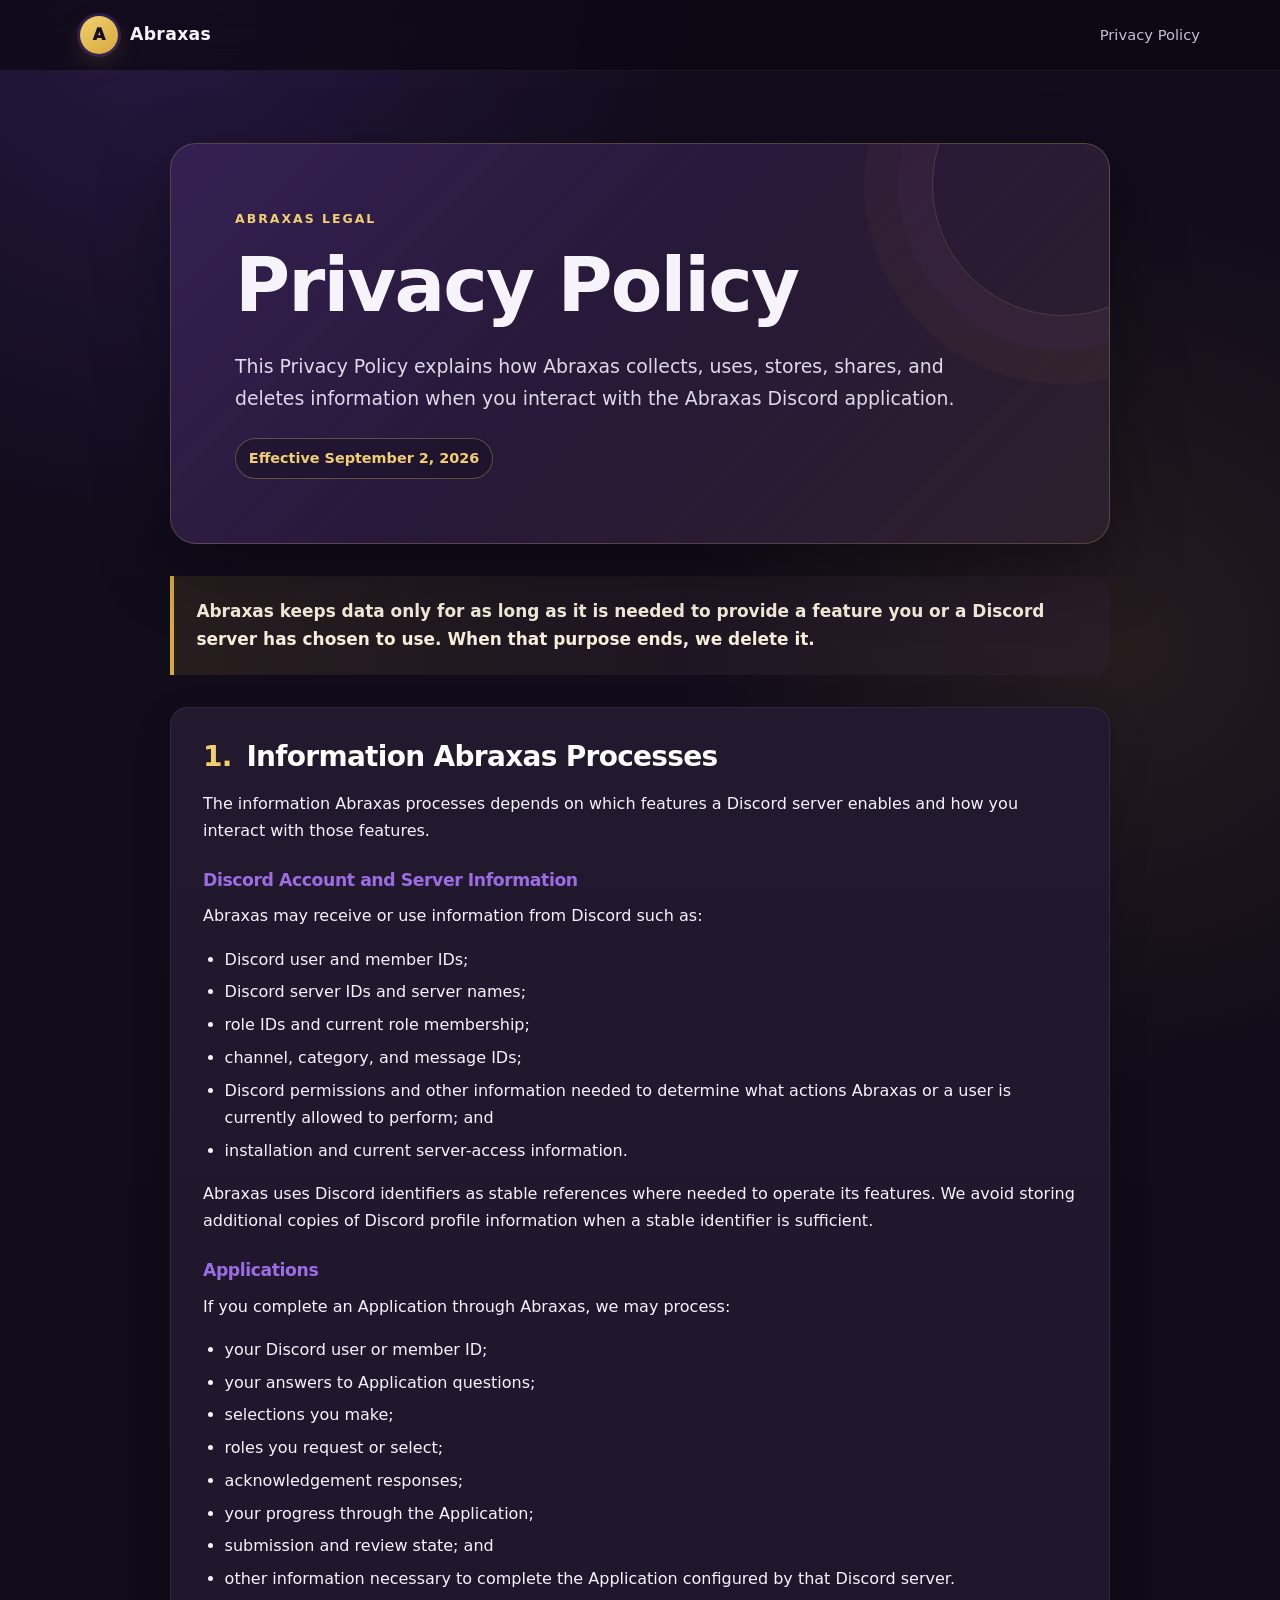
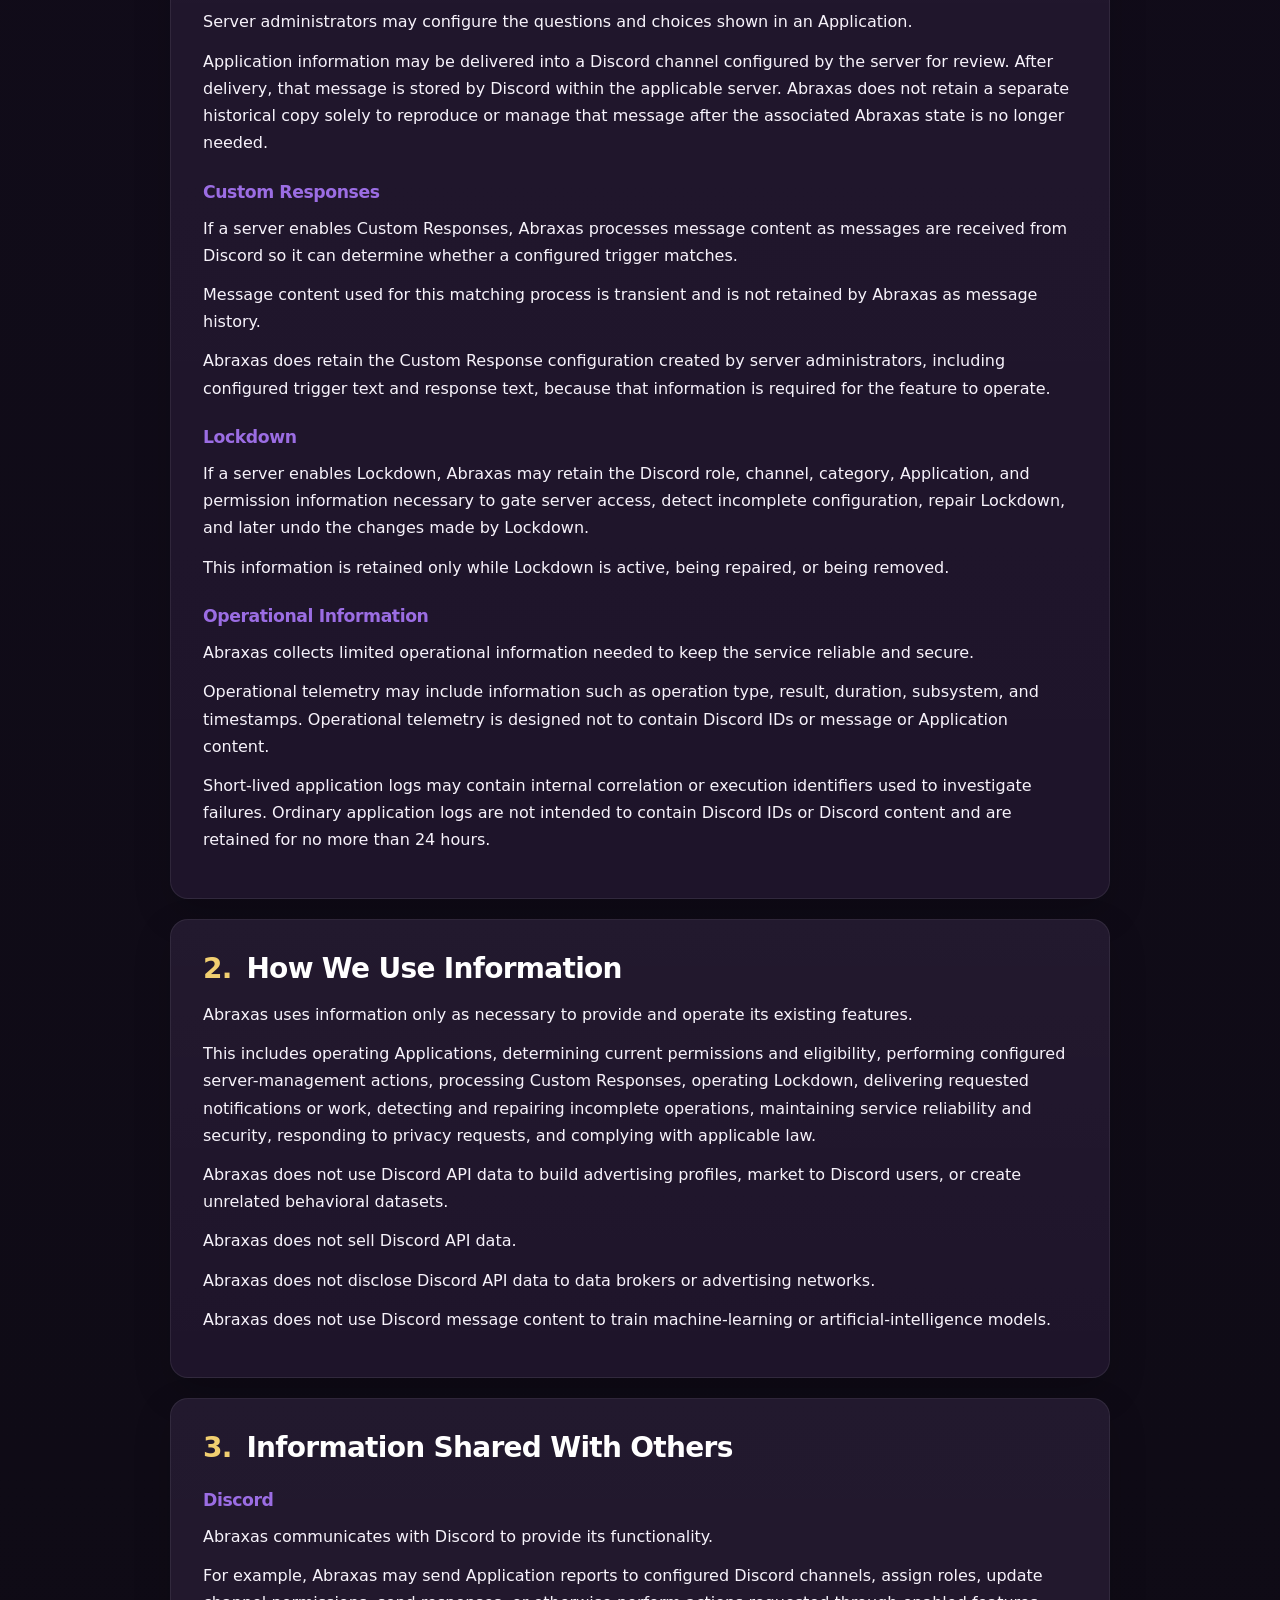
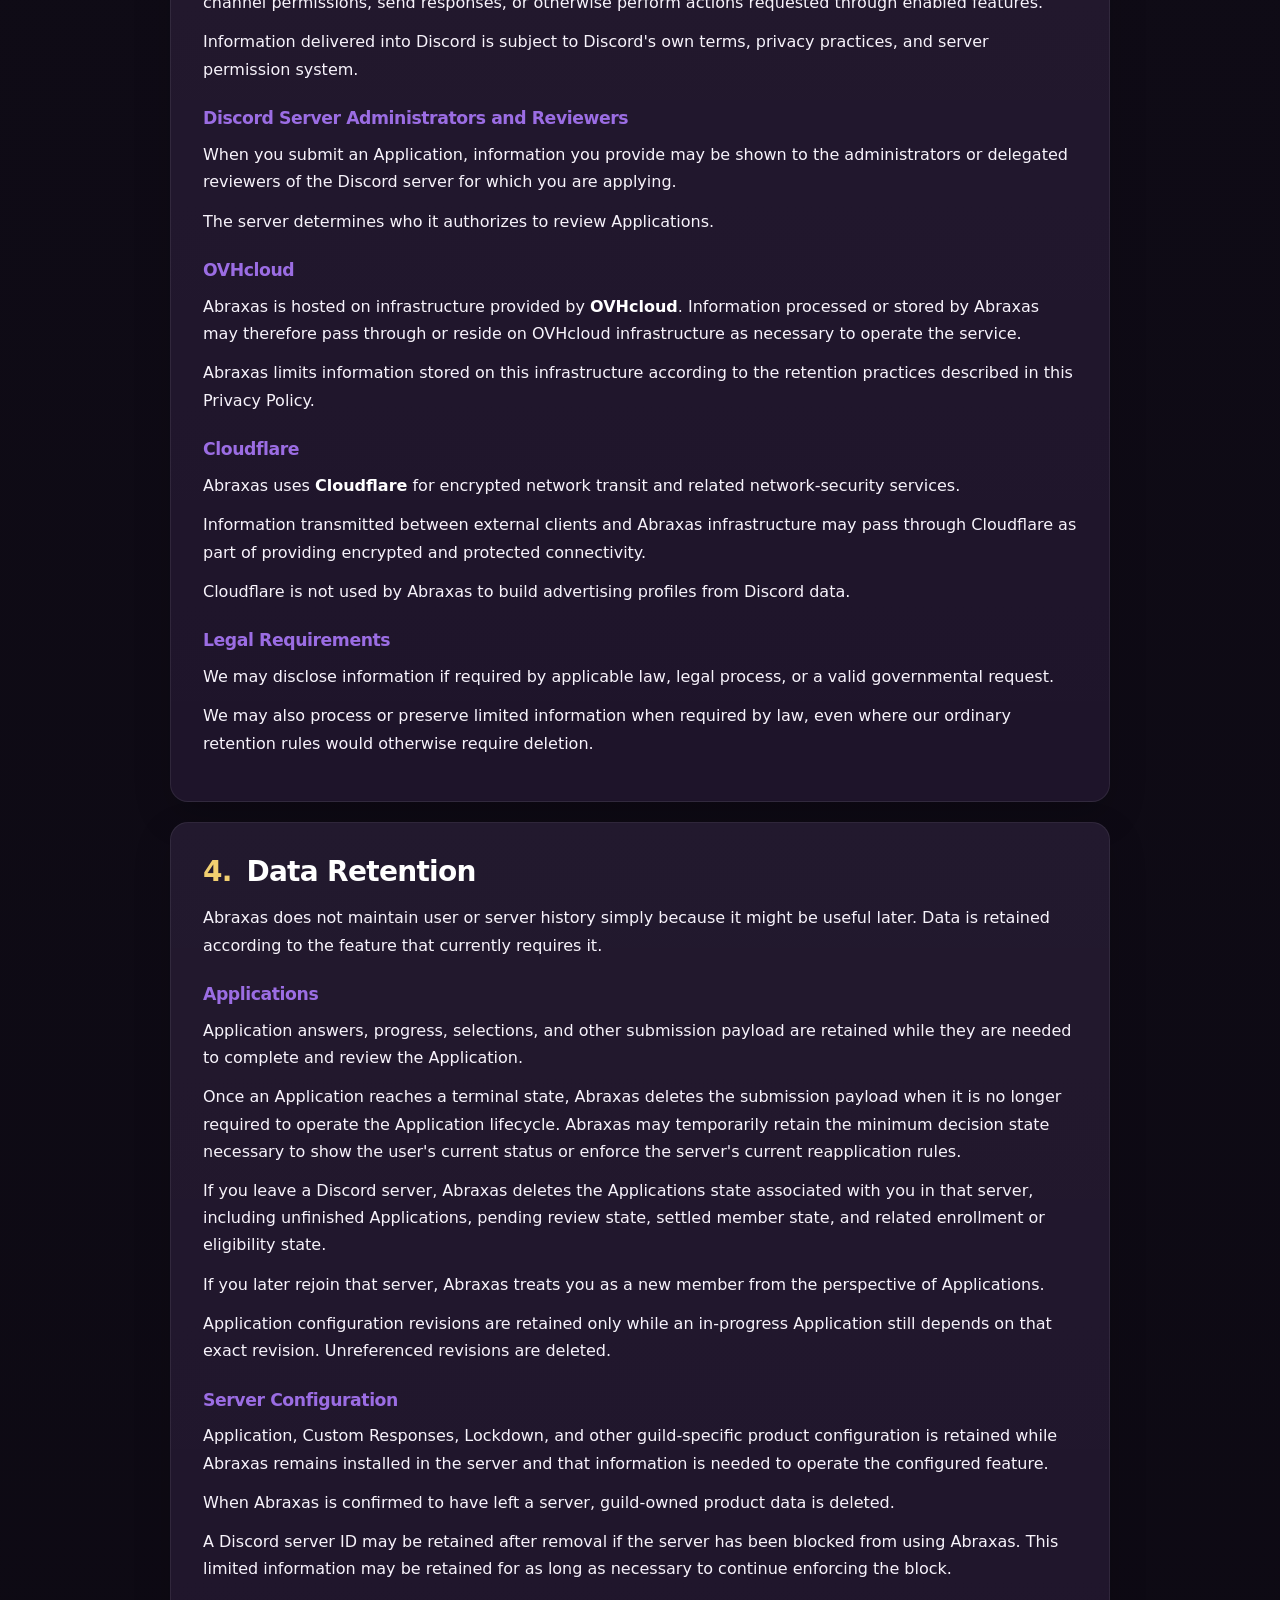
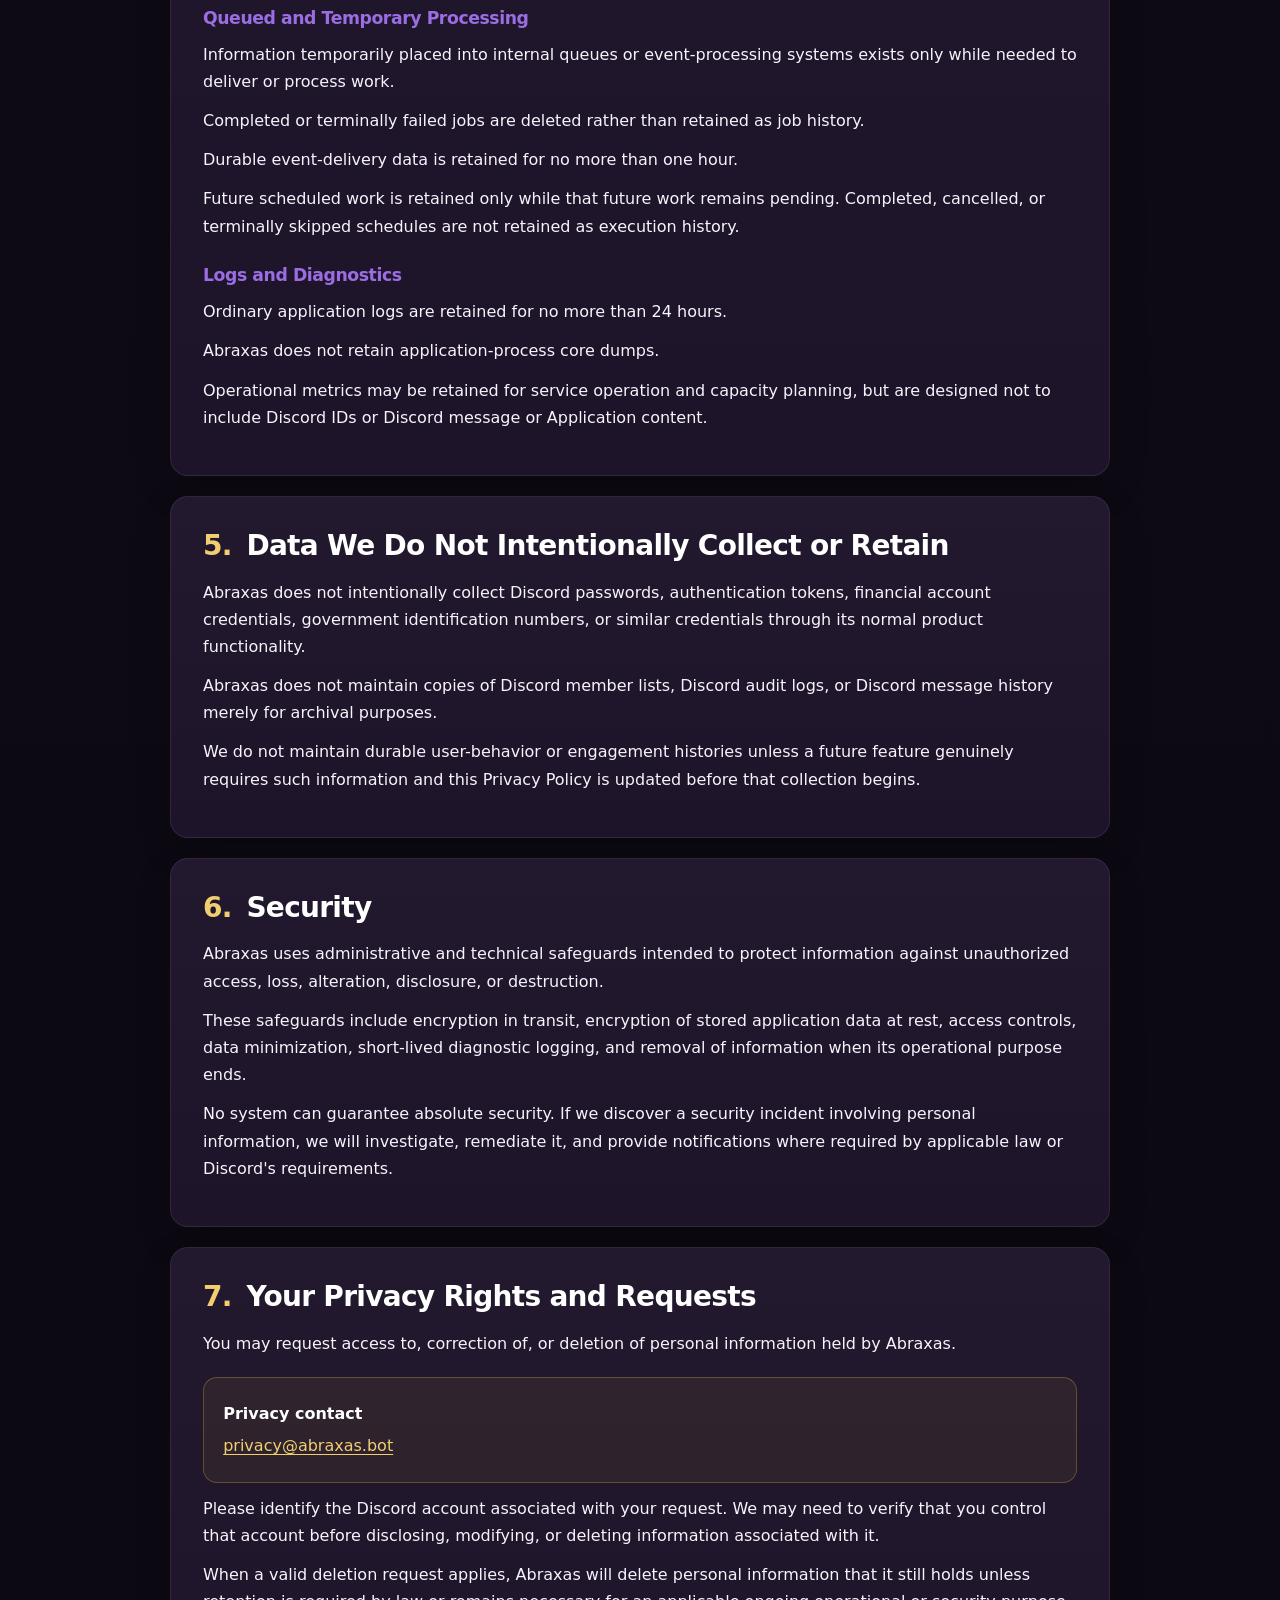
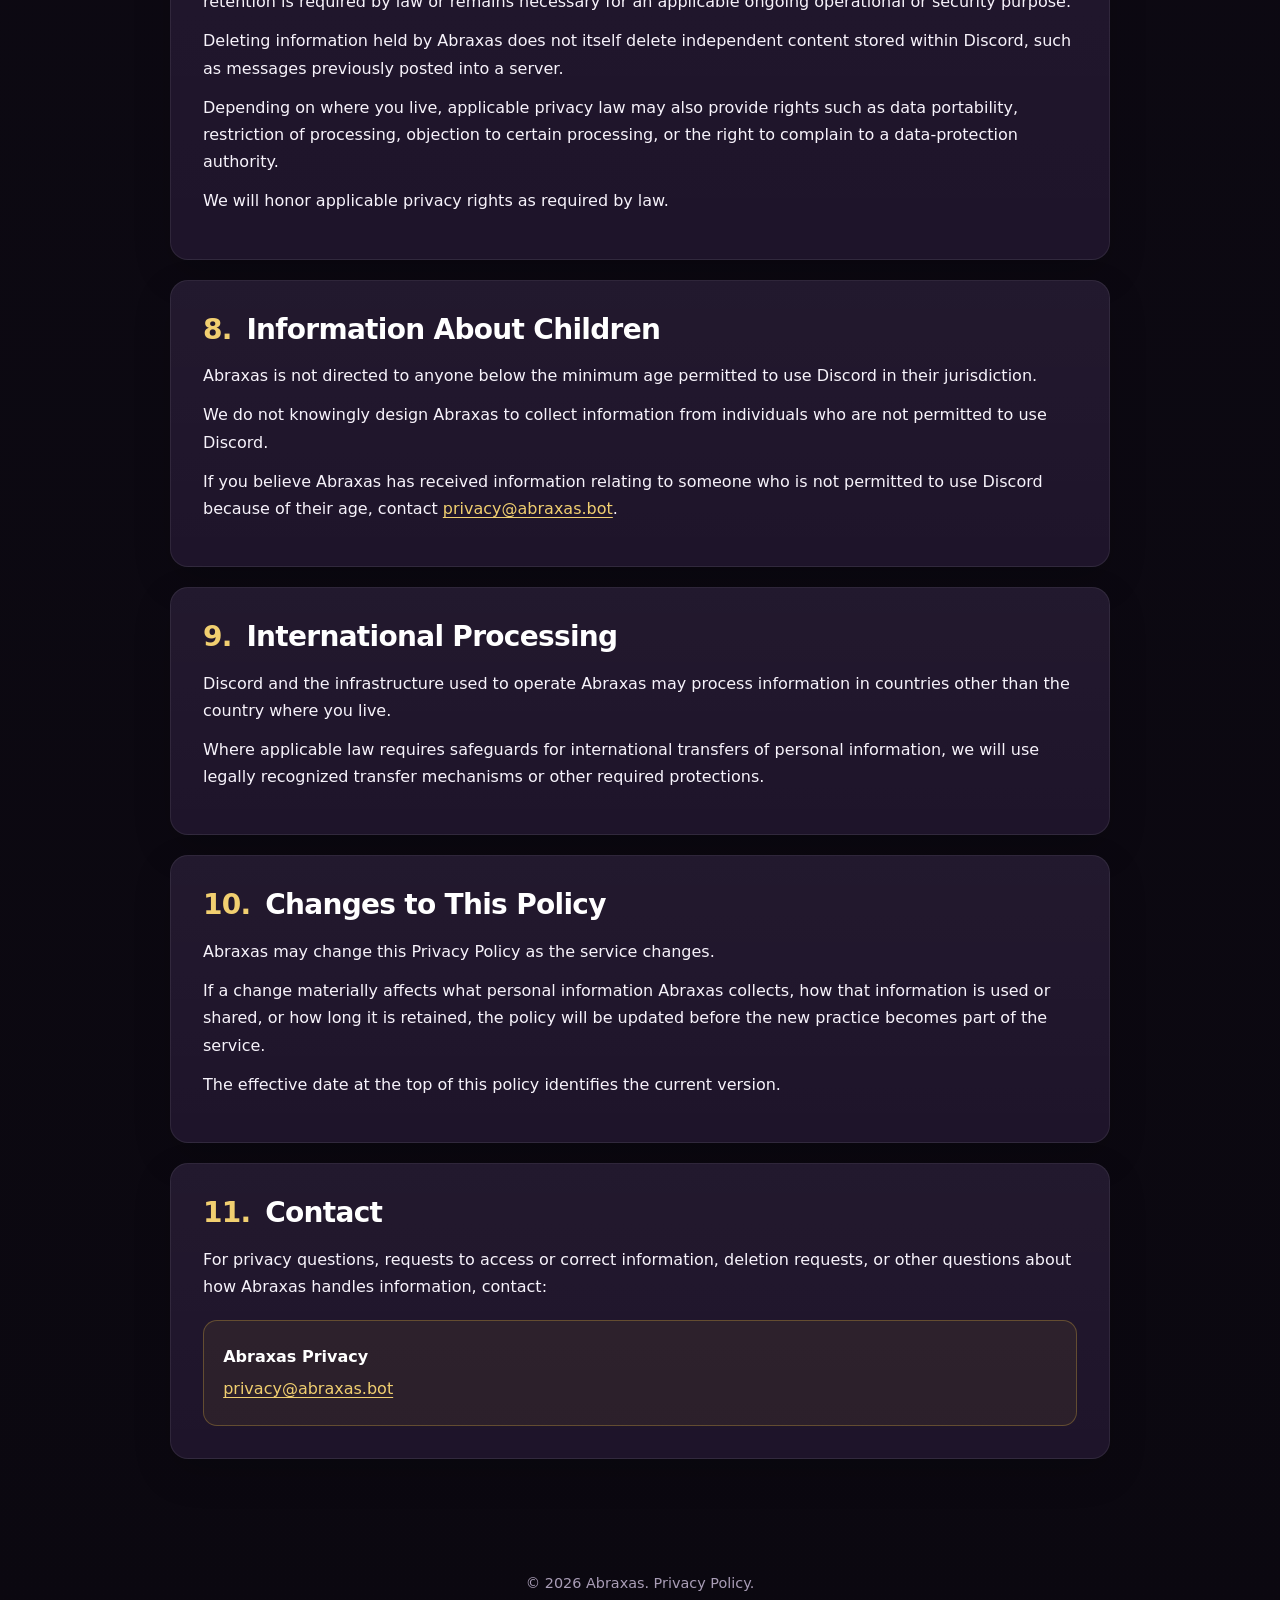
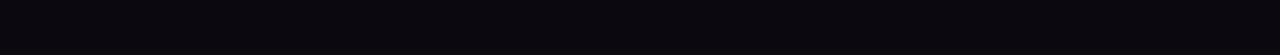
==== privacypolicy.html @ 3aa4398b "Add files via upload" ====
<!doctype html>
<html lang="en">
<head>
  <meta charset="utf-8">
  <meta name="viewport" content="width=device-width, initial-scale=1">
  <meta name="description" content="Abraxas Privacy Policy describing how the Discord application processes, uses, shares, retains, and deletes information.">
  <meta name="theme-color" content="#24123d">
  <title>Privacy Policy | Abraxas</title>
  <style>
    :root {
      --bg: #0f0b16;
      --panel: #1e142a;
      --purple: #6f42c1;
      --purple-bright: #9b6de3;
      --gold: #d6aa3d;
      --gold-bright: #f1cf70;
      --text: #f7f3fb;
      --muted: #c9bfd4;
      --border: rgba(241, 207, 112, 0.22);
      --shadow: 0 24px 70px rgba(0, 0, 0, 0.34);
      --radius: 18px;
      --content-width: 940px;
    }

    * { box-sizing: border-box; }
    html { scroll-behavior: smooth; }
    body {
      margin: 0;
      min-height: 100vh;
      color: var(--text);
      background:
        radial-gradient(circle at 12% 0%, rgba(111, 66, 193, 0.22), transparent 34rem),
        radial-gradient(circle at 88% 8%, rgba(214, 170, 61, 0.10), transparent 28rem),
        linear-gradient(180deg, #120c1c 0%, var(--bg) 38%, #0b0810 100%);
      font-family: Inter, ui-sans-serif, system-ui, -apple-system, BlinkMacSystemFont, "Segoe UI", sans-serif;
      line-height: 1.7;
    }

    a {
      color: var(--gold-bright);
      text-decoration-thickness: 1px;
      text-underline-offset: .2em;
    }
    a:hover, a:focus-visible { color: #ffe4a0; }
    a:focus-visible {
      outline: 3px solid var(--gold-bright);
      outline-offset: 3px;
      border-radius: 4px;
    }

    .skip-link { position: absolute; left: -9999px; top: auto; }
    .skip-link:focus {
      left: 1rem;
      top: 1rem;
      z-index: 100;
      padding: .7rem 1rem;
      color: #160f20;
      background: var(--gold-bright);
      font-weight: 800;
      border-radius: 999px;
    }

    .site-header {
      border-bottom: 1px solid rgba(255,255,255,.06);
      background: rgba(12,8,18,.72);
      backdrop-filter: blur(14px);
      position: sticky;
      top: 0;
      z-index: 20;
    }

    .header-inner {
      width: min(calc(100% - 2rem), 1120px);
      min-height: 70px;
      margin: 0 auto;
      display: flex;
      align-items: center;
      justify-content: space-between;
      gap: 1rem;
    }

    .brand {
      display: inline-flex;
      align-items: center;
      gap: .75rem;
      color: var(--text);
      text-decoration: none;
      font-weight: 850;
      letter-spacing: .02em;
    }

    .brand-mark {
      width: 38px;
      height: 38px;
      border-radius: 50%;
      display: grid;
      place-items: center;
      color: #150d20;
      background: linear-gradient(145deg, var(--gold-bright), var(--gold));
      box-shadow: 0 0 0 3px rgba(111,66,193,.28), 0 8px 25px rgba(214,170,61,.18);
      font-weight: 950;
    }

    .brand-name { font-size: 1.08rem; }
    .header-label { color: var(--muted); font-size: .92rem; white-space: nowrap; }

    main {
      width: min(calc(100% - 2rem), var(--content-width));
      margin: 0 auto;
      padding: 4.5rem 0 5rem;
    }

    .hero {
      position: relative;
      overflow: hidden;
      padding: clamp(2rem, 5vw, 4rem);
      margin-bottom: 2rem;
      border: 1px solid var(--border);
      border-radius: calc(var(--radius) + 8px);
      background:
        linear-gradient(135deg, rgba(111,66,193,.27), rgba(40,25,57,.92) 48%, rgba(214,170,61,.08)),
        var(--panel);
      box-shadow: var(--shadow);
    }

    .hero::after {
      content: "";
      position: absolute;
      width: 260px;
      height: 260px;
      right: -85px;
      top: -90px;
      border: 1px solid rgba(241,207,112,.18);
      border-radius: 50%;
      box-shadow: 0 0 0 34px rgba(111,66,193,.05), 0 0 0 68px rgba(214,170,61,.035);
      pointer-events: none;
    }

    .eyebrow {
      margin: 0 0 .65rem;
      color: var(--gold-bright);
      font-size: .78rem;
      font-weight: 850;
      letter-spacing: .16em;
      text-transform: uppercase;
    }

    h1, h2, h3 { line-height: 1.2; letter-spacing: -.025em; }
    h1 {
      margin: 0;
      max-width: 720px;
      font-size: clamp(2.4rem, 7vw, 4.7rem);
      font-weight: 900;
    }

    .hero-lede {
      max-width: 740px;
      margin: 1.25rem 0 0;
      color: #e0d8e8;
      font-size: clamp(1rem, 2vw, 1.18rem);
    }

    .effective-date {
      display: inline-flex;
      margin-top: 1.5rem;
      padding: .45rem .8rem;
      border: 1px solid rgba(241,207,112,.30);
      border-radius: 999px;
      color: var(--gold-bright);
      background: rgba(11,8,16,.28);
      font-size: .9rem;
      font-weight: 750;
    }

    .principle {
      margin: 1.5rem 0 2rem;
      padding: 1.3rem 1.4rem;
      border-left: 4px solid var(--gold);
      border-radius: 0 var(--radius) var(--radius) 0;
      background: linear-gradient(90deg, rgba(214,170,61,.11), rgba(111,66,193,.06));
      color: #f7efdc;
      font-size: 1.06rem;
      font-weight: 700;
    }

    .policy-section {
      margin: 1.25rem 0;
      padding: clamp(1.4rem, 3vw, 2rem);
      border: 1px solid rgba(255,255,255,.075);
      border-radius: var(--radius);
      background: linear-gradient(180deg, rgba(255,255,255,.018), rgba(255,255,255,0)), var(--panel);
      box-shadow: 0 14px 38px rgba(0,0,0,.16);
    }

    .policy-section h2 {
      margin: 0 0 1rem;
      color: #fff;
      font-size: clamp(1.35rem, 3vw, 1.75rem);
    }
    .policy-section h2 .number { color: var(--gold-bright); margin-right: .35rem; }
    .policy-section h3 {
      margin-top: 1.6rem;
      margin-bottom: .55rem;
      color: var(--purple-bright);
      font-size: 1.08rem;
    }

    p { margin: .75rem 0; }
    ul { padding-left: 1.35rem; }
    li + li { margin-top: .35rem; }
    strong { color: #fff; }

    .contact-card {
      margin-top: 1.25rem;
      padding: 1.1rem 1.2rem;
      border: 1px solid rgba(214,170,61,.32);
      border-radius: 14px;
      background: rgba(214,170,61,.075);
    }
    .contact-card p { margin: .3rem 0; }

    footer {
      width: min(calc(100% - 2rem), var(--content-width));
      margin: 0 auto;
      padding: 0 0 3rem;
      color: #a99db6;
      font-size: .9rem;
      text-align: center;
    }

    @media (max-width: 640px) {
      .header-inner { min-height: 62px; }
      .header-label { display: none; }
      main { padding-top: 2rem; }
      .hero { padding: 1.6rem; }
      .policy-section { padding: 1.25rem; }
    }

    @media (prefers-reduced-motion: reduce) {
      html { scroll-behavior: auto; }
    }

    @media print {
      body { color: #111; background: #fff; }
      .site-header, .skip-link { display: none; }
      main { width: 100%; max-width: none; padding: 0; }
      .hero, .policy-section, .contact-card, .principle {
        box-shadow: none;
        color: #111;
        background: #fff;
        border-color: #bbb;
      }
      .hero::after { display: none; }
      h1, .policy-section h2, strong { color: #111; }
      .eyebrow, .effective-date, .policy-section h2 .number, .policy-section h3, a { color: #4c2676; }
      footer { color: #555; }
      a { text-decoration: none; }
    }
  </style>
</head>
<body>
  <a class="skip-link" href="#main-content">Skip to privacy policy</a>

  <header class="site-header">
    <div class="header-inner">
      <a class="brand" href="/" aria-label="Abraxas home">
        <span class="brand-mark" aria-hidden="true">A</span>
        <span class="brand-name">Abraxas</span>
      </a>
      <span class="header-label">Privacy Policy</span>
    </div>
  </header>

  <main id="main-content">
    <section class="hero" aria-labelledby="page-title">
      <p class="eyebrow">Abraxas Legal</p>
      <h1 id="page-title">Privacy Policy</h1>
      <p class="hero-lede">
        This Privacy Policy explains how Abraxas collects, uses, stores, shares,
        and deletes information when you interact with the Abraxas Discord application.
      </p>
      <div class="effective-date">Effective September 2, 2026</div>
    </section>

    <div class="principle">
      Abraxas keeps data only for as long as it is needed to provide a feature you
      or a Discord server has chosen to use. When that purpose ends, we delete it.
    </div>

    <section class="policy-section">
      <h2><span class="number">1.</span> Information Abraxas Processes</h2>
      <p>
        The information Abraxas processes depends on which features a Discord server
        enables and how you interact with those features.
      </p>

      <h3>Discord Account and Server Information</h3>
      <p>Abraxas may receive or use information from Discord such as:</p>
      <ul>
        <li>Discord user and member IDs;</li>
        <li>Discord server IDs and server names;</li>
        <li>role IDs and current role membership;</li>
        <li>channel, category, and message IDs;</li>
        <li>Discord permissions and other information needed to determine what actions Abraxas or a user is currently allowed to perform; and</li>
        <li>installation and current server-access information.</li>
      </ul>
      <p>
        Abraxas uses Discord identifiers as stable references where needed to operate
        its features. We avoid storing additional copies of Discord profile information
        when a stable identifier is sufficient.
      </p>

      <h3>Applications</h3>
      <p>If you complete an Application through Abraxas, we may process:</p>
      <ul>
        <li>your Discord user or member ID;</li>
        <li>your answers to Application questions;</li>
        <li>selections you make;</li>
        <li>roles you request or select;</li>
        <li>acknowledgement responses;</li>
        <li>your progress through the Application;</li>
        <li>submission and review state; and</li>
        <li>other information necessary to complete the Application configured by that Discord server.</li>
      </ul>
      <p>
        Server administrators may configure the questions and choices shown in an Application.
      </p>
      <p>
        Application information may be delivered into a Discord channel configured by
        the server for review. After delivery, that message is stored by Discord within
        the applicable server. Abraxas does not retain a separate historical copy solely
        to reproduce or manage that message after the associated Abraxas state is no longer needed.
      </p>

      <h3>Custom Responses</h3>
      <p>
        If a server enables Custom Responses, Abraxas processes message content as
        messages are received from Discord so it can determine whether a configured trigger matches.
      </p>
      <p>
        Message content used for this matching process is transient and is not retained
        by Abraxas as message history.
      </p>
      <p>
        Abraxas does retain the Custom Response configuration created by server administrators,
        including configured trigger text and response text, because that information is
        required for the feature to operate.
      </p>

      <h3>Lockdown</h3>
      <p>
        If a server enables Lockdown, Abraxas may retain the Discord role, channel,
        category, Application, and permission information necessary to gate server access,
        detect incomplete configuration, repair Lockdown, and later undo the changes made by Lockdown.
      </p>
      <p>This information is retained only while Lockdown is active, being repaired, or being removed.</p>

      <h3>Operational Information</h3>
      <p>Abraxas collects limited operational information needed to keep the service reliable and secure.</p>
      <p>
        Operational telemetry may include information such as operation type, result,
        duration, subsystem, and timestamps. Operational telemetry is designed not to
        contain Discord IDs or message or Application content.
      </p>
      <p>
        Short-lived application logs may contain internal correlation or execution
        identifiers used to investigate failures. Ordinary application logs are not
        intended to contain Discord IDs or Discord content and are retained for no more than 24 hours.
      </p>
    </section>

    <section class="policy-section">
      <h2><span class="number">2.</span> How We Use Information</h2>
      <p>Abraxas uses information only as necessary to provide and operate its existing features.</p>
      <p>
        This includes operating Applications, determining current permissions and eligibility,
        performing configured server-management actions, processing Custom Responses,
        operating Lockdown, delivering requested notifications or work, detecting and repairing
        incomplete operations, maintaining service reliability and security, responding to
        privacy requests, and complying with applicable law.
      </p>
      <p>Abraxas does not use Discord API data to build advertising profiles, market to Discord users, or create unrelated behavioral datasets.</p>
      <p>Abraxas does not sell Discord API data.</p>
      <p>Abraxas does not disclose Discord API data to data brokers or advertising networks.</p>
      <p>Abraxas does not use Discord message content to train machine-learning or artificial-intelligence models.</p>
    </section>

    <section class="policy-section">
      <h2><span class="number">3.</span> Information Shared With Others</h2>

      <h3>Discord</h3>
      <p>Abraxas communicates with Discord to provide its functionality.</p>
      <p>
        For example, Abraxas may send Application reports to configured Discord channels,
        assign roles, update channel permissions, send responses, or otherwise perform
        actions requested through enabled features.
      </p>
      <p>Information delivered into Discord is subject to Discord's own terms, privacy practices, and server permission system.</p>

      <h3>Discord Server Administrators and Reviewers</h3>
      <p>
        When you submit an Application, information you provide may be shown to the
        administrators or delegated reviewers of the Discord server for which you are applying.
      </p>
      <p>The server determines who it authorizes to review Applications.</p>

      <h3>OVHcloud</h3>
      <p>
        Abraxas is hosted on infrastructure provided by <strong>OVHcloud</strong>.
        Information processed or stored by Abraxas may therefore pass through or reside
        on OVHcloud infrastructure as necessary to operate the service.
      </p>
      <p>Abraxas limits information stored on this infrastructure according to the retention practices described in this Privacy Policy.</p>

      <h3>Cloudflare</h3>
      <p>
        Abraxas uses <strong>Cloudflare</strong> for encrypted network transit and related network-security services.
      </p>
      <p>
        Information transmitted between external clients and Abraxas infrastructure may
        pass through Cloudflare as part of providing encrypted and protected connectivity.
      </p>
      <p>Cloudflare is not used by Abraxas to build advertising profiles from Discord data.</p>

      <h3>Legal Requirements</h3>
      <p>We may disclose information if required by applicable law, legal process, or a valid governmental request.</p>
      <p>
        We may also process or preserve limited information when required by law, even where
        our ordinary retention rules would otherwise require deletion.
      </p>
    </section>

    <section class="policy-section">
      <h2><span class="number">4.</span> Data Retention</h2>
      <p>Abraxas does not maintain user or server history simply because it might be useful later. Data is retained according to the feature that currently requires it.</p>

      <h3>Applications</h3>
      <p>Application answers, progress, selections, and other submission payload are retained while they are needed to complete and review the Application.</p>
      <p>
        Once an Application reaches a terminal state, Abraxas deletes the submission payload
        when it is no longer required to operate the Application lifecycle. Abraxas may temporarily
        retain the minimum decision state necessary to show the user's current status or enforce
        the server's current reapplication rules.
      </p>
      <p>
        If you leave a Discord server, Abraxas deletes the Applications state associated with
        you in that server, including unfinished Applications, pending review state, settled
        member state, and related enrollment or eligibility state.
      </p>
      <p>If you later rejoin that server, Abraxas treats you as a new member from the perspective of Applications.</p>
      <p>Application configuration revisions are retained only while an in-progress Application still depends on that exact revision. Unreferenced revisions are deleted.</p>

      <h3>Server Configuration</h3>
      <p>
        Application, Custom Responses, Lockdown, and other guild-specific product configuration
        is retained while Abraxas remains installed in the server and that information is needed
        to operate the configured feature.
      </p>
      <p>When Abraxas is confirmed to have left a server, guild-owned product data is deleted.</p>
      <p>
        A Discord server ID may be retained after removal if the server has been blocked from
        using Abraxas. This limited information may be retained for as long as necessary to continue enforcing the block.
      </p>

      <h3>Queued and Temporary Processing</h3>
      <p>Information temporarily placed into internal queues or event-processing systems exists only while needed to deliver or process work.</p>
      <p>Completed or terminally failed jobs are deleted rather than retained as job history.</p>
      <p>Durable event-delivery data is retained for no more than one hour.</p>
      <p>
        Future scheduled work is retained only while that future work remains pending.
        Completed, cancelled, or terminally skipped schedules are not retained as execution history.
      </p>

      <h3>Logs and Diagnostics</h3>
      <p>Ordinary application logs are retained for no more than 24 hours.</p>
      <p>Abraxas does not retain application-process core dumps.</p>
      <p>
        Operational metrics may be retained for service operation and capacity planning,
        but are designed not to include Discord IDs or Discord message or Application content.
      </p>
    </section>

    <section class="policy-section">
      <h2><span class="number">5.</span> Data We Do Not Intentionally Collect or Retain</h2>
      <p>
        Abraxas does not intentionally collect Discord passwords, authentication tokens,
        financial account credentials, government identification numbers, or similar credentials
        through its normal product functionality.
      </p>
      <p>Abraxas does not maintain copies of Discord member lists, Discord audit logs, or Discord message history merely for archival purposes.</p>
      <p>
        We do not maintain durable user-behavior or engagement histories unless a future
        feature genuinely requires such information and this Privacy Policy is updated before that collection begins.
      </p>
    </section>

    <section class="policy-section">
      <h2><span class="number">6.</span> Security</h2>
      <p>
        Abraxas uses administrative and technical safeguards intended to protect information
        against unauthorized access, loss, alteration, disclosure, or destruction.
      </p>
      <p>
        These safeguards include encryption in transit, encryption of stored application
        data at rest, access controls, data minimization, short-lived diagnostic logging,
        and removal of information when its operational purpose ends.
      </p>
      <p>
        No system can guarantee absolute security. If we discover a security incident involving
        personal information, we will investigate, remediate it, and provide notifications where
        required by applicable law or Discord's requirements.
      </p>
    </section>

    <section class="policy-section">
      <h2><span class="number">7.</span> Your Privacy Rights and Requests</h2>
      <p>You may request access to, correction of, or deletion of personal information held by Abraxas.</p>
      <div class="contact-card">
        <p><strong>Privacy contact</strong></p>
        <p><a href="mailto:privacy@abraxas.bot">privacy@abraxas.bot</a></p>
      </div>
      <p>
        Please identify the Discord account associated with your request. We may need to verify
        that you control that account before disclosing, modifying, or deleting information associated with it.
      </p>
      <p>
        When a valid deletion request applies, Abraxas will delete personal information that it
        still holds unless retention is required by law or remains necessary for an applicable ongoing operational or security purpose.
      </p>
      <p>
        Deleting information held by Abraxas does not itself delete independent content stored
        within Discord, such as messages previously posted into a server.
      </p>
      <p>
        Depending on where you live, applicable privacy law may also provide rights such as data
        portability, restriction of processing, objection to certain processing, or the right
        to complain to a data-protection authority.
      </p>
      <p>We will honor applicable privacy rights as required by law.</p>
    </section>

    <section class="policy-section">
      <h2><span class="number">8.</span> Information About Children</h2>
      <p>Abraxas is not directed to anyone below the minimum age permitted to use Discord in their jurisdiction.</p>
      <p>We do not knowingly design Abraxas to collect information from individuals who are not permitted to use Discord.</p>
      <p>
        If you believe Abraxas has received information relating to someone who is not
        permitted to use Discord because of their age, contact
        <a href="mailto:privacy@abraxas.bot">privacy@abraxas.bot</a>.
      </p>
    </section>

    <section class="policy-section">
      <h2><span class="number">9.</span> International Processing</h2>
      <p>Discord and the infrastructure used to operate Abraxas may process information in countries other than the country where you live.</p>
      <p>
        Where applicable law requires safeguards for international transfers of personal
        information, we will use legally recognized transfer mechanisms or other required protections.
      </p>
    </section>

    <section class="policy-section">
      <h2><span class="number">10.</span> Changes to This Policy</h2>
      <p>Abraxas may change this Privacy Policy as the service changes.</p>
      <p>
        If a change materially affects what personal information Abraxas collects, how that
        information is used or shared, or how long it is retained, the policy will be updated
        before the new practice becomes part of the service.
      </p>
      <p>The effective date at the top of this policy identifies the current version.</p>
    </section>

    <section class="policy-section">
      <h2><span class="number">11.</span> Contact</h2>
      <p>
        For privacy questions, requests to access or correct information, deletion requests,
        or other questions about how Abraxas handles information, contact:
      </p>
      <div class="contact-card">
        <p><strong>Abraxas Privacy</strong></p>
        <p><a href="mailto:privacy@abraxas.bot">privacy@abraxas.bot</a></p>
      </div>
    </section>
  </main>

  <footer>
    <p>&copy; 2026 Abraxas. Privacy Policy.</p>
  </footer>
</body>
</html>
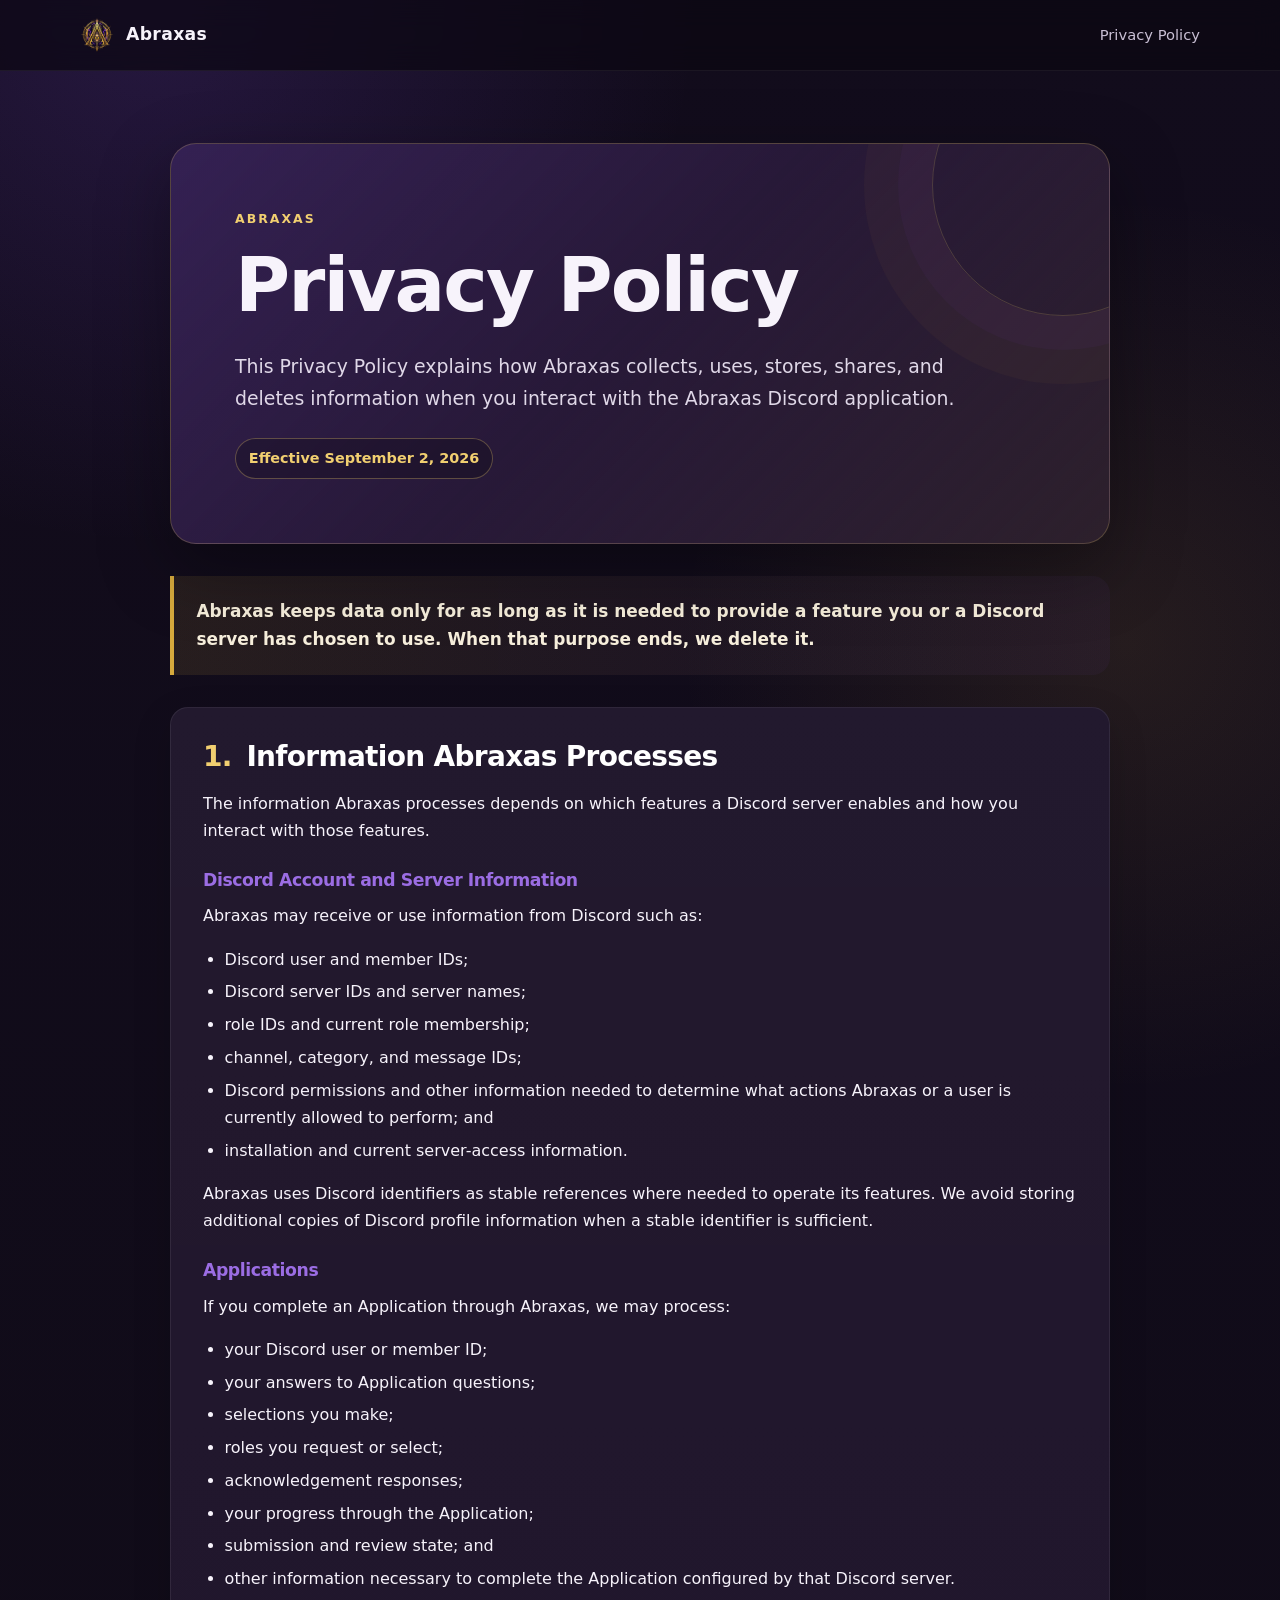
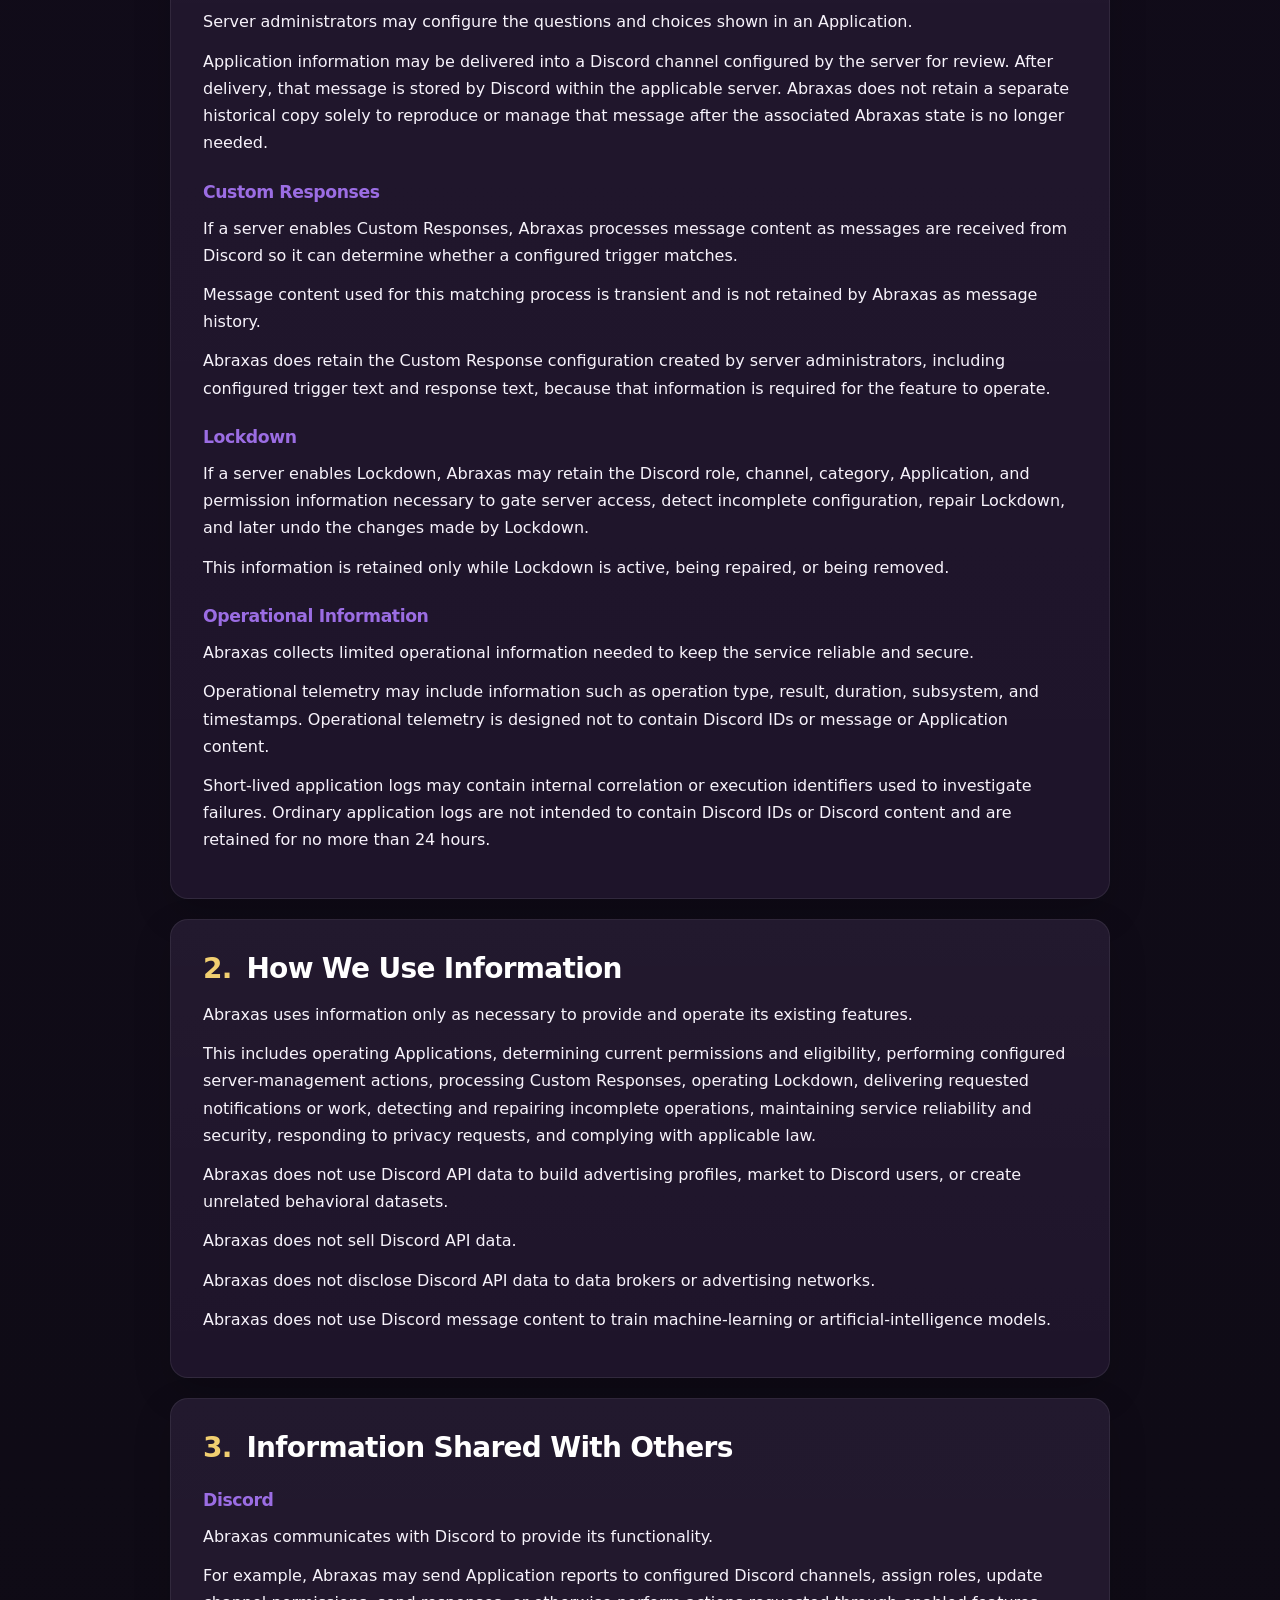
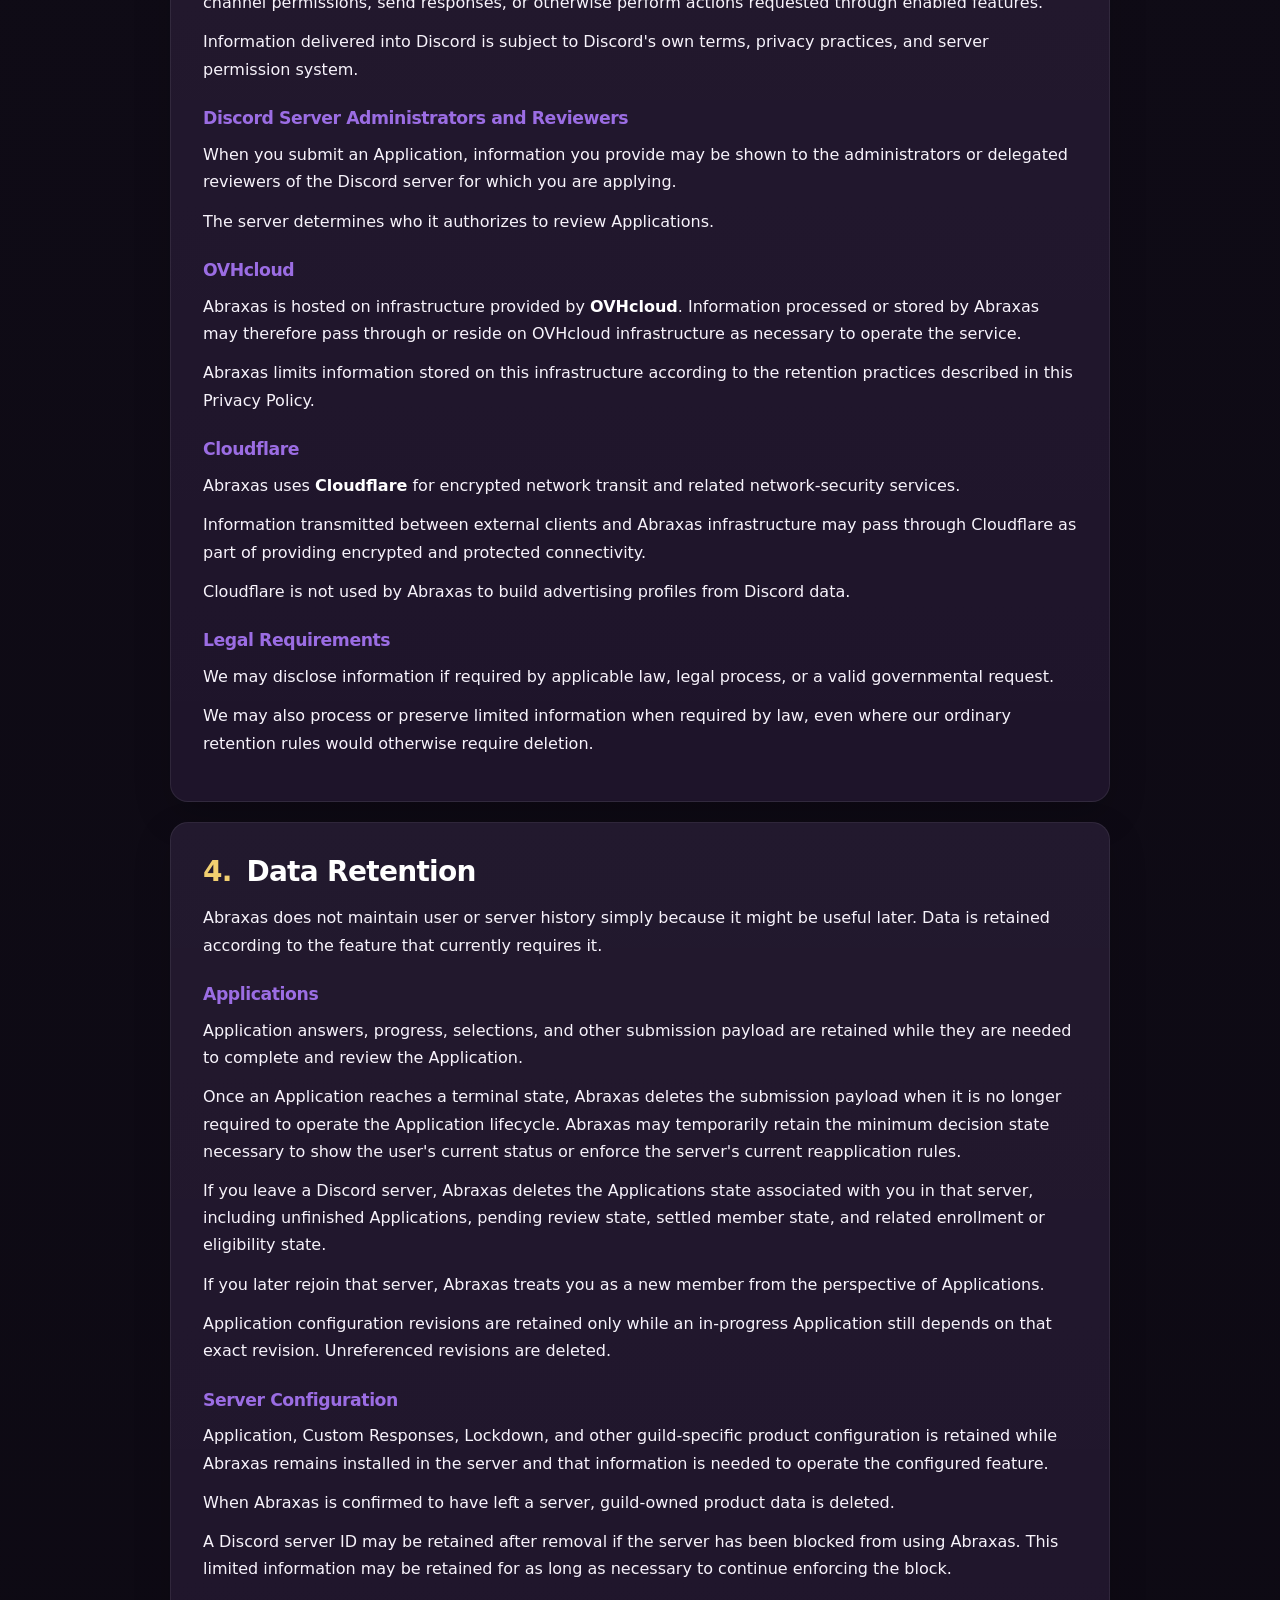
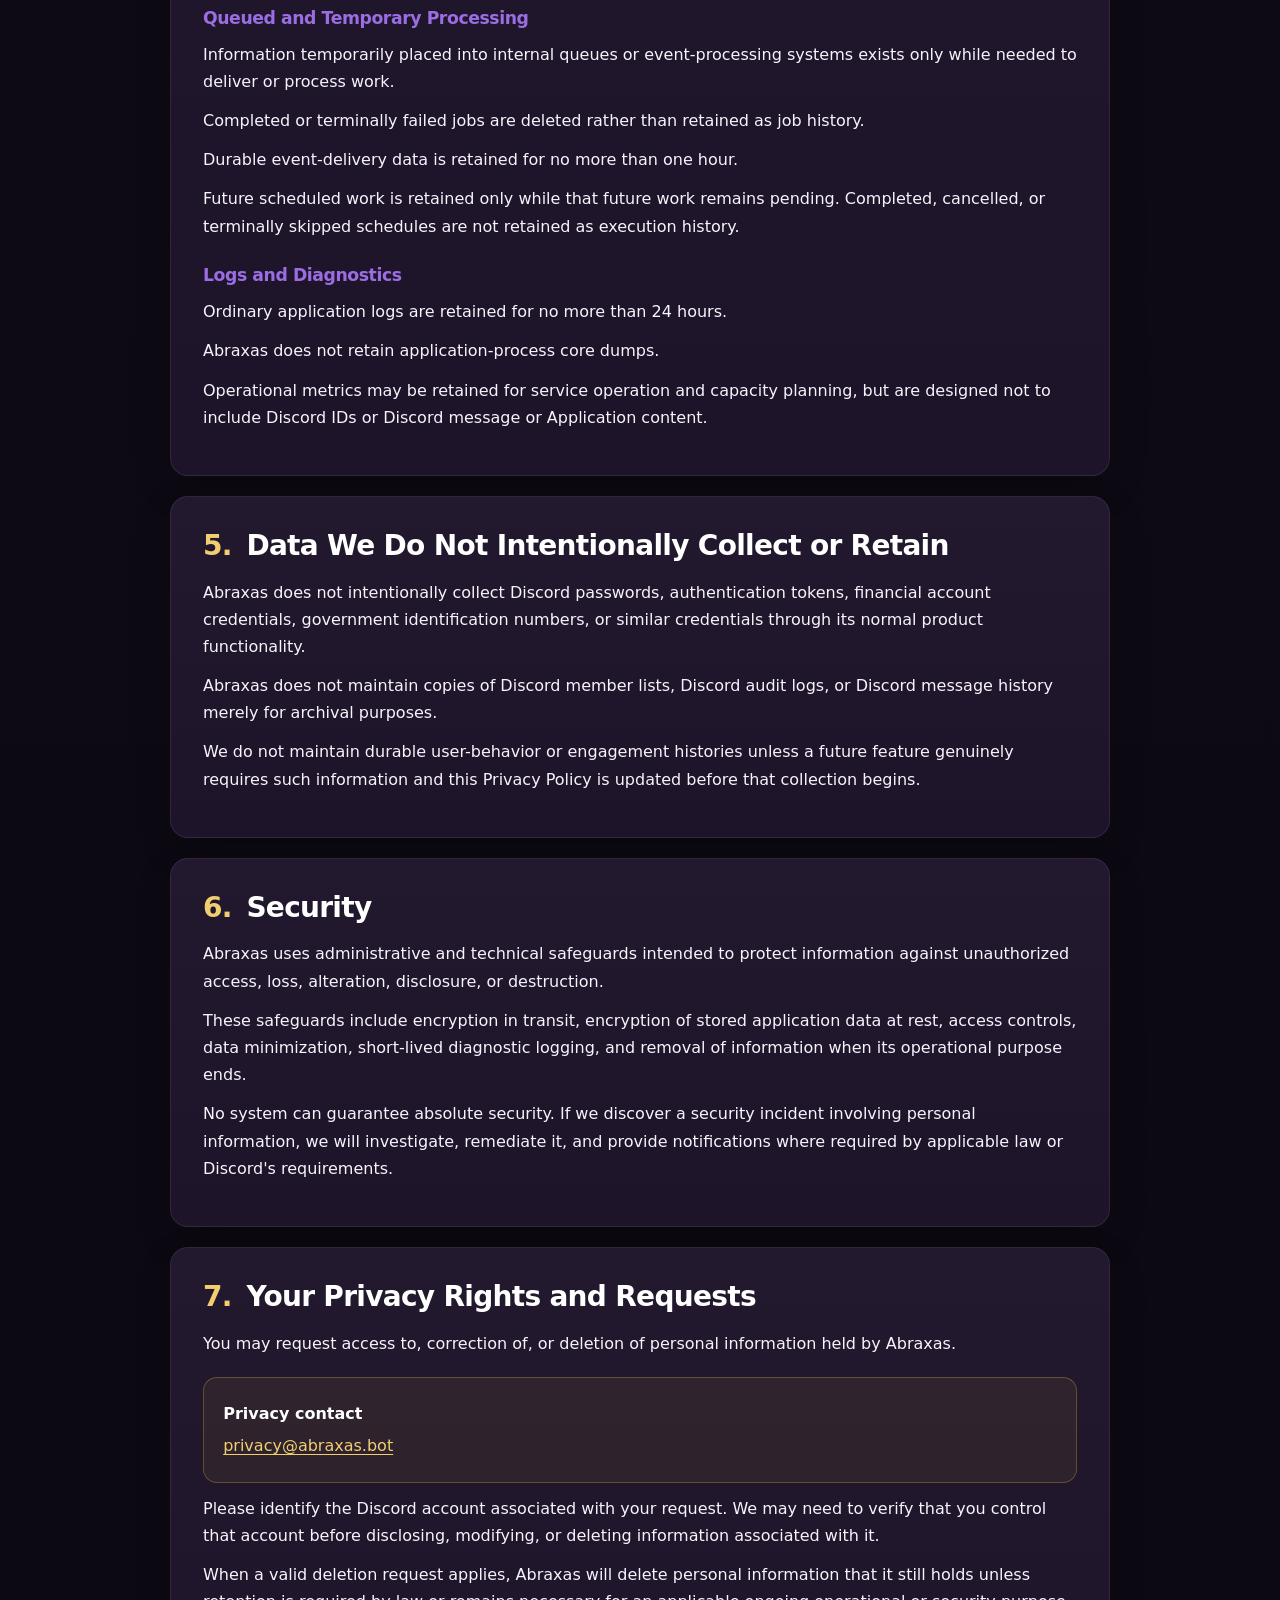
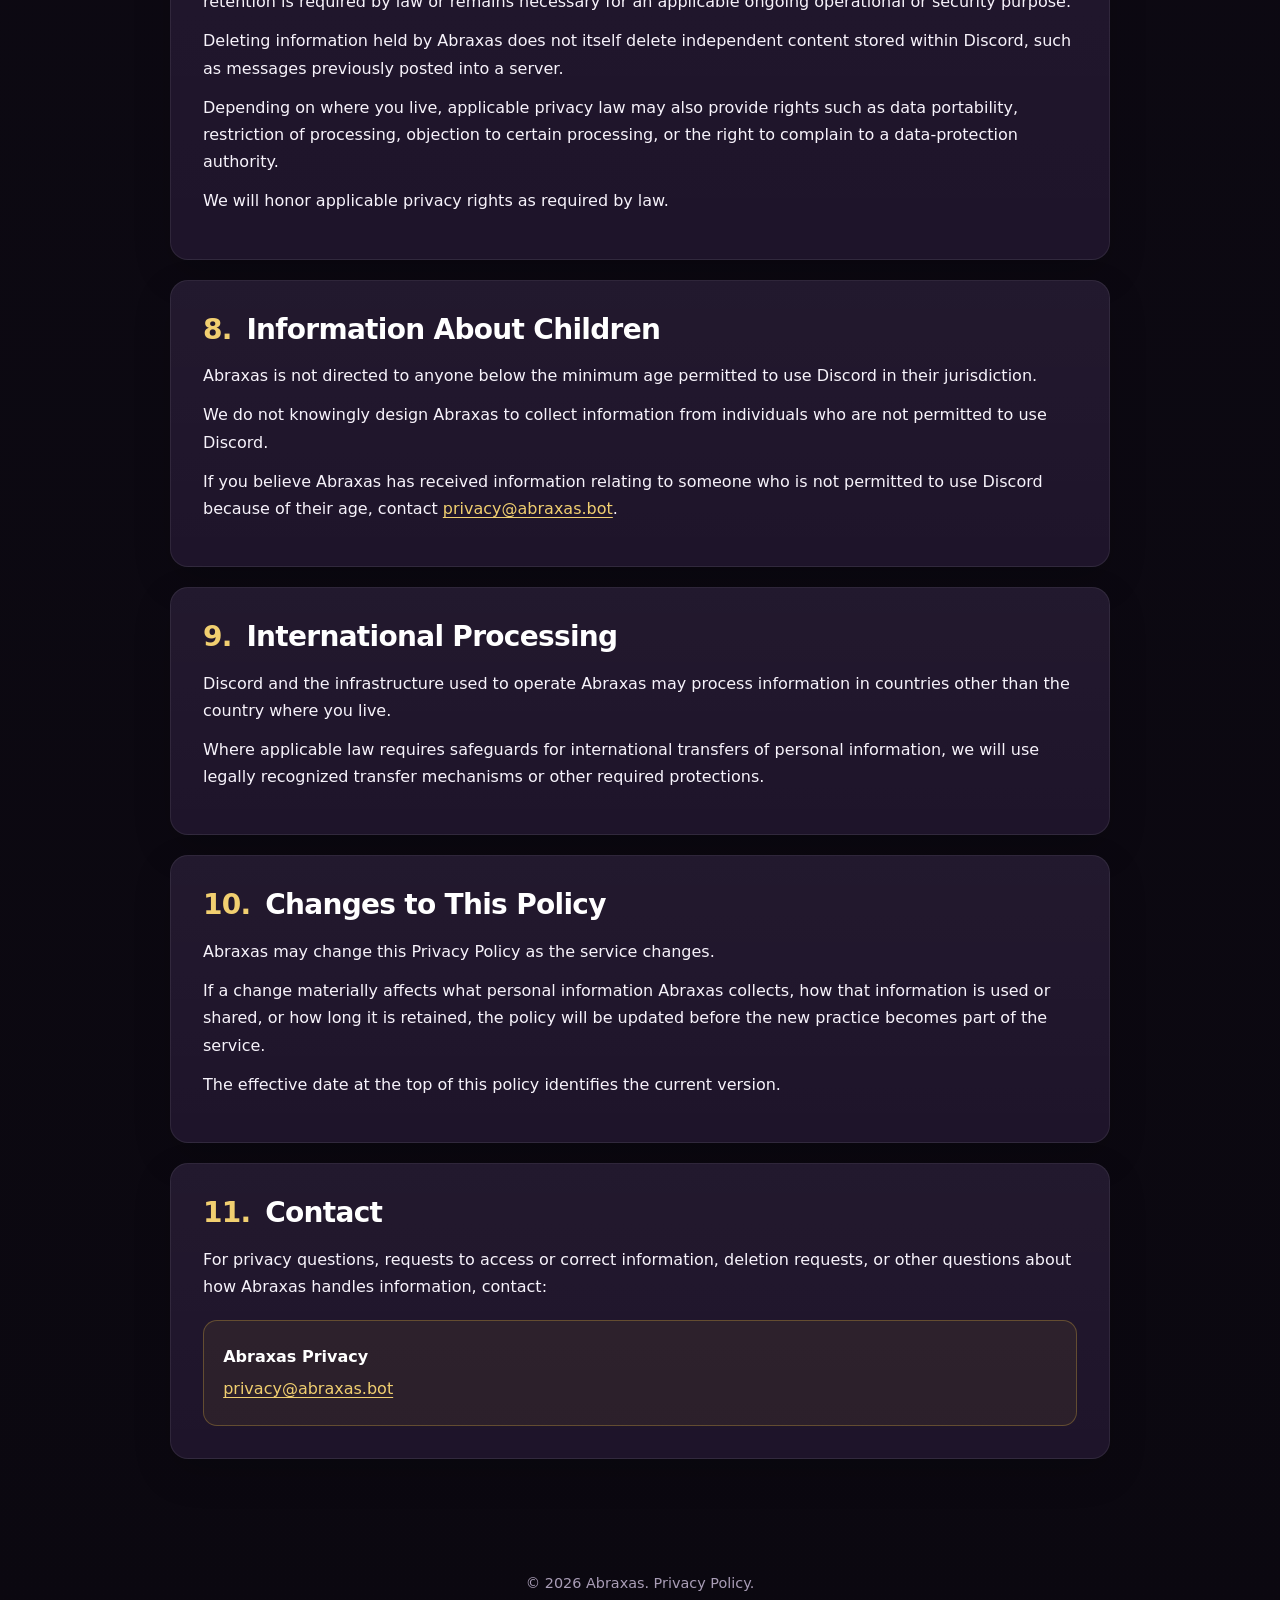
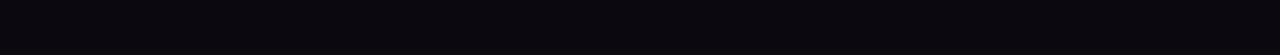
==== commit 873893cd: "Add files via upload" ====
--- a/privacypolicy.html
+++ b/privacypolicy.html
@@ -24,6 +24,7 @@
 
     * { box-sizing: border-box; }
     html { scroll-behavior: smooth; }
+
     body {
       margin: 0;
       min-height: 100vh;
@@ -41,7 +42,9 @@
       text-decoration-thickness: 1px;
       text-underline-offset: .2em;
     }
+
     a:hover, a:focus-visible { color: #ffe4a0; }
+
     a:focus-visible {
       outline: 3px solid var(--gold-bright);
       outline-offset: 3px;
@@ -89,16 +92,11 @@
       letter-spacing: .02em;
     }
 
-    .brand-mark {
-      width: 38px;
-      height: 38px;
-      border-radius: 50%;
-      display: grid;
-      place-items: center;
-      color: #150d20;
-      background: linear-gradient(145deg, var(--gold-bright), var(--gold));
-      box-shadow: 0 0 0 3px rgba(111,66,193,.28), 0 8px 25px rgba(214,170,61,.18);
-      font-weight: 950;
+    .brand-logo {
+      width: 34px;
+      height: 34px;
+      display: block;
+      object-fit: contain;
     }
 
     .brand-name { font-size: 1.08rem; }
@@ -263,8 +261,8 @@
 
   <header class="site-header">
     <div class="header-inner">
-      <a class="brand" href="/" aria-label="Abraxas home">
-        <span class="brand-mark" aria-hidden="true">A</span>
+      <a class="brand" href="index.html" aria-label="Abraxas home">
+        <img class="brand-logo" src="abraxas-logo.png" alt="">
         <span class="brand-name">Abraxas</span>
       </a>
       <span class="header-label">Privacy Policy</span>
@@ -273,7 +271,7 @@
 
   <main id="main-content">
     <section class="hero" aria-labelledby="page-title">
-      <p class="eyebrow">Abraxas Legal</p>
+      <p class="eyebrow">Abraxas</p>
       <h1 id="page-title">Privacy Policy</h1>
       <p class="hero-lede">
         This Privacy Policy explains how Abraxas collects, uses, stores, shares,
@@ -289,10 +287,7 @@
 
     <section class="policy-section">
       <h2><span class="number">1.</span> Information Abraxas Processes</h2>
-      <p>
-        The information Abraxas processes depends on which features a Discord server
-        enables and how you interact with those features.
-      </p>
+      <p>The information Abraxas processes depends on which features a Discord server enables and how you interact with those features.</p>
 
       <h3>Discord Account and Server Information</h3>
       <p>Abraxas may receive or use information from Discord such as:</p>
@@ -304,11 +299,7 @@
         <li>Discord permissions and other information needed to determine what actions Abraxas or a user is currently allowed to perform; and</li>
         <li>installation and current server-access information.</li>
       </ul>
-      <p>
-        Abraxas uses Discord identifiers as stable references where needed to operate
-        its features. We avoid storing additional copies of Discord profile information
-        when a stable identifier is sufficient.
-      </p>
+      <p>Abraxas uses Discord identifiers as stable references where needed to operate its features. We avoid storing additional copies of Discord profile information when a stable identifier is sufficient.</p>
 
       <h3>Applications</h3>
       <p>If you complete an Application through Abraxas, we may process:</p>
@@ -322,63 +313,28 @@
         <li>submission and review state; and</li>
         <li>other information necessary to complete the Application configured by that Discord server.</li>
       </ul>
-      <p>
-        Server administrators may configure the questions and choices shown in an Application.
-      </p>
-      <p>
-        Application information may be delivered into a Discord channel configured by
-        the server for review. After delivery, that message is stored by Discord within
-        the applicable server. Abraxas does not retain a separate historical copy solely
-        to reproduce or manage that message after the associated Abraxas state is no longer needed.
-      </p>
+      <p>Server administrators may configure the questions and choices shown in an Application.</p>
+      <p>Application information may be delivered into a Discord channel configured by the server for review. After delivery, that message is stored by Discord within the applicable server. Abraxas does not retain a separate historical copy solely to reproduce or manage that message after the associated Abraxas state is no longer needed.</p>
 
       <h3>Custom Responses</h3>
-      <p>
-        If a server enables Custom Responses, Abraxas processes message content as
-        messages are received from Discord so it can determine whether a configured trigger matches.
-      </p>
-      <p>
-        Message content used for this matching process is transient and is not retained
-        by Abraxas as message history.
-      </p>
-      <p>
-        Abraxas does retain the Custom Response configuration created by server administrators,
-        including configured trigger text and response text, because that information is
-        required for the feature to operate.
-      </p>
+      <p>If a server enables Custom Responses, Abraxas processes message content as messages are received from Discord so it can determine whether a configured trigger matches.</p>
+      <p>Message content used for this matching process is transient and is not retained by Abraxas as message history.</p>
+      <p>Abraxas does retain the Custom Response configuration created by server administrators, including configured trigger text and response text, because that information is required for the feature to operate.</p>
 
       <h3>Lockdown</h3>
-      <p>
-        If a server enables Lockdown, Abraxas may retain the Discord role, channel,
-        category, Application, and permission information necessary to gate server access,
-        detect incomplete configuration, repair Lockdown, and later undo the changes made by Lockdown.
-      </p>
+      <p>If a server enables Lockdown, Abraxas may retain the Discord role, channel, category, Application, and permission information necessary to gate server access, detect incomplete configuration, repair Lockdown, and later undo the changes made by Lockdown.</p>
       <p>This information is retained only while Lockdown is active, being repaired, or being removed.</p>
 
       <h3>Operational Information</h3>
       <p>Abraxas collects limited operational information needed to keep the service reliable and secure.</p>
-      <p>
-        Operational telemetry may include information such as operation type, result,
-        duration, subsystem, and timestamps. Operational telemetry is designed not to
-        contain Discord IDs or message or Application content.
-      </p>
-      <p>
-        Short-lived application logs may contain internal correlation or execution
-        identifiers used to investigate failures. Ordinary application logs are not
-        intended to contain Discord IDs or Discord content and are retained for no more than 24 hours.
-      </p>
+      <p>Operational telemetry may include information such as operation type, result, duration, subsystem, and timestamps. Operational telemetry is designed not to contain Discord IDs or message or Application content.</p>
+      <p>Short-lived application logs may contain internal correlation or execution identifiers used to investigate failures. Ordinary application logs are not intended to contain Discord IDs or Discord content and are retained for no more than 24 hours.</p>
     </section>
 
     <section class="policy-section">
       <h2><span class="number">2.</span> How We Use Information</h2>
       <p>Abraxas uses information only as necessary to provide and operate its existing features.</p>
-      <p>
-        This includes operating Applications, determining current permissions and eligibility,
-        performing configured server-management actions, processing Custom Responses,
-        operating Lockdown, delivering requested notifications or work, detecting and repairing
-        incomplete operations, maintaining service reliability and security, responding to
-        privacy requests, and complying with applicable law.
-      </p>
+      <p>This includes operating Applications, determining current permissions and eligibility, performing configured server-management actions, processing Custom Responses, operating Lockdown, delivering requested notifications or work, detecting and repairing incomplete operations, maintaining service reliability and security, responding to privacy requests, and complying with applicable law.</p>
       <p>Abraxas does not use Discord API data to build advertising profiles, market to Discord users, or create unrelated behavioral datasets.</p>
       <p>Abraxas does not sell Discord API data.</p>
       <p>Abraxas does not disclose Discord API data to data brokers or advertising networks.</p>
@@ -390,44 +346,25 @@
 
       <h3>Discord</h3>
       <p>Abraxas communicates with Discord to provide its functionality.</p>
-      <p>
-        For example, Abraxas may send Application reports to configured Discord channels,
-        assign roles, update channel permissions, send responses, or otherwise perform
-        actions requested through enabled features.
-      </p>
+      <p>For example, Abraxas may send Application reports to configured Discord channels, assign roles, update channel permissions, send responses, or otherwise perform actions requested through enabled features.</p>
       <p>Information delivered into Discord is subject to Discord's own terms, privacy practices, and server permission system.</p>
 
       <h3>Discord Server Administrators and Reviewers</h3>
-      <p>
-        When you submit an Application, information you provide may be shown to the
-        administrators or delegated reviewers of the Discord server for which you are applying.
-      </p>
+      <p>When you submit an Application, information you provide may be shown to the administrators or delegated reviewers of the Discord server for which you are applying.</p>
       <p>The server determines who it authorizes to review Applications.</p>
 
       <h3>OVHcloud</h3>
-      <p>
-        Abraxas is hosted on infrastructure provided by <strong>OVHcloud</strong>.
-        Information processed or stored by Abraxas may therefore pass through or reside
-        on OVHcloud infrastructure as necessary to operate the service.
-      </p>
+      <p>Abraxas is hosted on infrastructure provided by <strong>OVHcloud</strong>. Information processed or stored by Abraxas may therefore pass through or reside on OVHcloud infrastructure as necessary to operate the service.</p>
       <p>Abraxas limits information stored on this infrastructure according to the retention practices described in this Privacy Policy.</p>
 
       <h3>Cloudflare</h3>
-      <p>
-        Abraxas uses <strong>Cloudflare</strong> for encrypted network transit and related network-security services.
-      </p>
-      <p>
-        Information transmitted between external clients and Abraxas infrastructure may
-        pass through Cloudflare as part of providing encrypted and protected connectivity.
-      </p>
+      <p>Abraxas uses <strong>Cloudflare</strong> for encrypted network transit and related network-security services.</p>
+      <p>Information transmitted between external clients and Abraxas infrastructure may pass through Cloudflare as part of providing encrypted and protected connectivity.</p>
       <p>Cloudflare is not used by Abraxas to build advertising profiles from Discord data.</p>
 
       <h3>Legal Requirements</h3>
       <p>We may disclose information if required by applicable law, legal process, or a valid governmental request.</p>
-      <p>
-        We may also process or preserve limited information when required by law, even where
-        our ordinary retention rules would otherwise require deletion.
-      </p>
+      <p>We may also process or preserve limited information when required by law, even where our ordinary retention rules would otherwise require deletion.</p>
     </section>
 
     <section class="policy-section">
@@ -436,80 +373,40 @@
 
       <h3>Applications</h3>
       <p>Application answers, progress, selections, and other submission payload are retained while they are needed to complete and review the Application.</p>
-      <p>
-        Once an Application reaches a terminal state, Abraxas deletes the submission payload
-        when it is no longer required to operate the Application lifecycle. Abraxas may temporarily
-        retain the minimum decision state necessary to show the user's current status or enforce
-        the server's current reapplication rules.
-      </p>
-      <p>
-        If you leave a Discord server, Abraxas deletes the Applications state associated with
-        you in that server, including unfinished Applications, pending review state, settled
-        member state, and related enrollment or eligibility state.
-      </p>
+      <p>Once an Application reaches a terminal state, Abraxas deletes the submission payload when it is no longer required to operate the Application lifecycle. Abraxas may temporarily retain the minimum decision state necessary to show the user's current status or enforce the server's current reapplication rules.</p>
+      <p>If you leave a Discord server, Abraxas deletes the Applications state associated with you in that server, including unfinished Applications, pending review state, settled member state, and related enrollment or eligibility state.</p>
       <p>If you later rejoin that server, Abraxas treats you as a new member from the perspective of Applications.</p>
       <p>Application configuration revisions are retained only while an in-progress Application still depends on that exact revision. Unreferenced revisions are deleted.</p>
 
       <h3>Server Configuration</h3>
-      <p>
-        Application, Custom Responses, Lockdown, and other guild-specific product configuration
-        is retained while Abraxas remains installed in the server and that information is needed
-        to operate the configured feature.
-      </p>
+      <p>Application, Custom Responses, Lockdown, and other guild-specific product configuration is retained while Abraxas remains installed in the server and that information is needed to operate the configured feature.</p>
       <p>When Abraxas is confirmed to have left a server, guild-owned product data is deleted.</p>
-      <p>
-        A Discord server ID may be retained after removal if the server has been blocked from
-        using Abraxas. This limited information may be retained for as long as necessary to continue enforcing the block.
-      </p>
+      <p>A Discord server ID may be retained after removal if the server has been blocked from using Abraxas. This limited information may be retained for as long as necessary to continue enforcing the block.</p>
 
       <h3>Queued and Temporary Processing</h3>
       <p>Information temporarily placed into internal queues or event-processing systems exists only while needed to deliver or process work.</p>
       <p>Completed or terminally failed jobs are deleted rather than retained as job history.</p>
       <p>Durable event-delivery data is retained for no more than one hour.</p>
-      <p>
-        Future scheduled work is retained only while that future work remains pending.
-        Completed, cancelled, or terminally skipped schedules are not retained as execution history.
-      </p>
+      <p>Future scheduled work is retained only while that future work remains pending. Completed, cancelled, or terminally skipped schedules are not retained as execution history.</p>
 
       <h3>Logs and Diagnostics</h3>
       <p>Ordinary application logs are retained for no more than 24 hours.</p>
       <p>Abraxas does not retain application-process core dumps.</p>
-      <p>
-        Operational metrics may be retained for service operation and capacity planning,
-        but are designed not to include Discord IDs or Discord message or Application content.
-      </p>
+      <p>Operational metrics may be retained for service operation and capacity planning, but are designed not to include Discord IDs or Discord message or Application content.</p>
     </section>
 
     <section class="policy-section">
       <h2><span class="number">5.</span> Data We Do Not Intentionally Collect or Retain</h2>
-      <p>
-        Abraxas does not intentionally collect Discord passwords, authentication tokens,
-        financial account credentials, government identification numbers, or similar credentials
-        through its normal product functionality.
-      </p>
+      <p>Abraxas does not intentionally collect Discord passwords, authentication tokens, financial account credentials, government identification numbers, or similar credentials through its normal product functionality.</p>
       <p>Abraxas does not maintain copies of Discord member lists, Discord audit logs, or Discord message history merely for archival purposes.</p>
-      <p>
-        We do not maintain durable user-behavior or engagement histories unless a future
-        feature genuinely requires such information and this Privacy Policy is updated before that collection begins.
-      </p>
+      <p>We do not maintain durable user-behavior or engagement histories unless a future feature genuinely requires such information and this Privacy Policy is updated before that collection begins.</p>
     </section>
 
     <section class="policy-section">
       <h2><span class="number">6.</span> Security</h2>
-      <p>
-        Abraxas uses administrative and technical safeguards intended to protect information
-        against unauthorized access, loss, alteration, disclosure, or destruction.
-      </p>
-      <p>
-        These safeguards include encryption in transit, encryption of stored application
-        data at rest, access controls, data minimization, short-lived diagnostic logging,
-        and removal of information when its operational purpose ends.
-      </p>
-      <p>
-        No system can guarantee absolute security. If we discover a security incident involving
-        personal information, we will investigate, remediate it, and provide notifications where
-        required by applicable law or Discord's requirements.
-      </p>
+      <p>Abraxas uses administrative and technical safeguards intended to protect information against unauthorized access, loss, alteration, disclosure, or destruction.</p>
+      <p>These safeguards include encryption in transit, encryption of stored application data at rest, access controls, data minimization, short-lived diagnostic logging, and removal of information when its operational purpose ends.</p>
+      <p>No system can guarantee absolute security. If we discover a security incident involving personal information, we will investigate, remediate it, and provide notifications where required by applicable law or Discord's requirements.</p>
     </section>
 
     <section class="policy-section">
@@ -519,23 +416,10 @@
         <p><strong>Privacy contact</strong></p>
         <p><a href="mailto:privacy@abraxas.bot">privacy@abraxas.bot</a></p>
       </div>
-      <p>
-        Please identify the Discord account associated with your request. We may need to verify
-        that you control that account before disclosing, modifying, or deleting information associated with it.
-      </p>
-      <p>
-        When a valid deletion request applies, Abraxas will delete personal information that it
-        still holds unless retention is required by law or remains necessary for an applicable ongoing operational or security purpose.
-      </p>
-      <p>
-        Deleting information held by Abraxas does not itself delete independent content stored
-        within Discord, such as messages previously posted into a server.
-      </p>
-      <p>
-        Depending on where you live, applicable privacy law may also provide rights such as data
-        portability, restriction of processing, objection to certain processing, or the right
-        to complain to a data-protection authority.
-      </p>
+      <p>Please identify the Discord account associated with your request. We may need to verify that you control that account before disclosing, modifying, or deleting information associated with it.</p>
+      <p>When a valid deletion request applies, Abraxas will delete personal information that it still holds unless retention is required by law or remains necessary for an applicable ongoing operational or security purpose.</p>
+      <p>Deleting information held by Abraxas does not itself delete independent content stored within Discord, such as messages previously posted into a server.</p>
+      <p>Depending on where you live, applicable privacy law may also provide rights such as data portability, restriction of processing, objection to certain processing, or the right to complain to a data-protection authority.</p>
       <p>We will honor applicable privacy rights as required by law.</p>
     </section>
 
@@ -543,39 +427,25 @@
       <h2><span class="number">8.</span> Information About Children</h2>
       <p>Abraxas is not directed to anyone below the minimum age permitted to use Discord in their jurisdiction.</p>
       <p>We do not knowingly design Abraxas to collect information from individuals who are not permitted to use Discord.</p>
-      <p>
-        If you believe Abraxas has received information relating to someone who is not
-        permitted to use Discord because of their age, contact
-        <a href="mailto:privacy@abraxas.bot">privacy@abraxas.bot</a>.
-      </p>
+      <p>If you believe Abraxas has received information relating to someone who is not permitted to use Discord because of their age, contact <a href="mailto:privacy@abraxas.bot">privacy@abraxas.bot</a>.</p>
     </section>
 
     <section class="policy-section">
       <h2><span class="number">9.</span> International Processing</h2>
       <p>Discord and the infrastructure used to operate Abraxas may process information in countries other than the country where you live.</p>
-      <p>
-        Where applicable law requires safeguards for international transfers of personal
-        information, we will use legally recognized transfer mechanisms or other required protections.
-      </p>
+      <p>Where applicable law requires safeguards for international transfers of personal information, we will use legally recognized transfer mechanisms or other required protections.</p>
     </section>
 
     <section class="policy-section">
       <h2><span class="number">10.</span> Changes to This Policy</h2>
       <p>Abraxas may change this Privacy Policy as the service changes.</p>
-      <p>
-        If a change materially affects what personal information Abraxas collects, how that
-        information is used or shared, or how long it is retained, the policy will be updated
-        before the new practice becomes part of the service.
-      </p>
+      <p>If a change materially affects what personal information Abraxas collects, how that information is used or shared, or how long it is retained, the policy will be updated before the new practice becomes part of the service.</p>
       <p>The effective date at the top of this policy identifies the current version.</p>
     </section>
 
     <section class="policy-section">
       <h2><span class="number">11.</span> Contact</h2>
-      <p>
-        For privacy questions, requests to access or correct information, deletion requests,
-        or other questions about how Abraxas handles information, contact:
-      </p>
+      <p>For privacy questions, requests to access or correct information, deletion requests, or other questions about how Abraxas handles information, contact:</p>
       <div class="contact-card">
         <p><strong>Abraxas Privacy</strong></p>
         <p><a href="mailto:privacy@abraxas.bot">privacy@abraxas.bot</a></p>
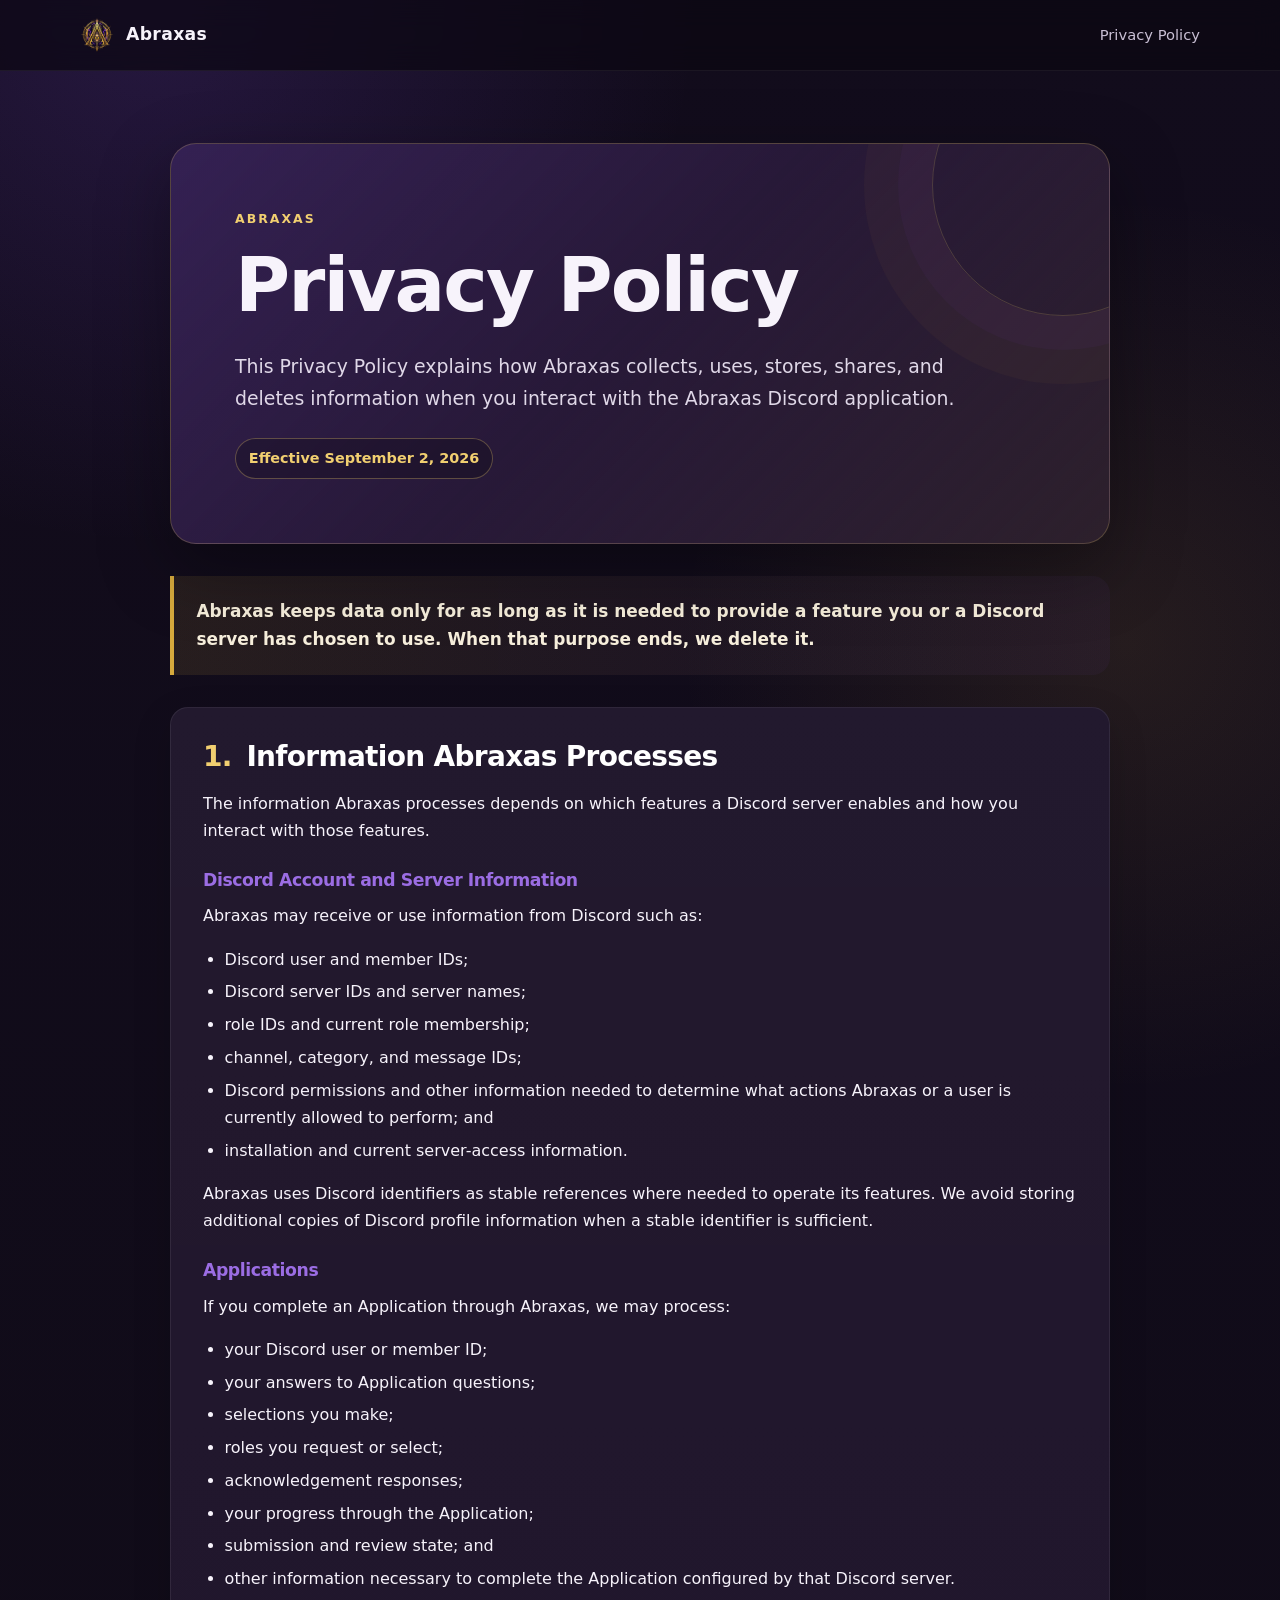
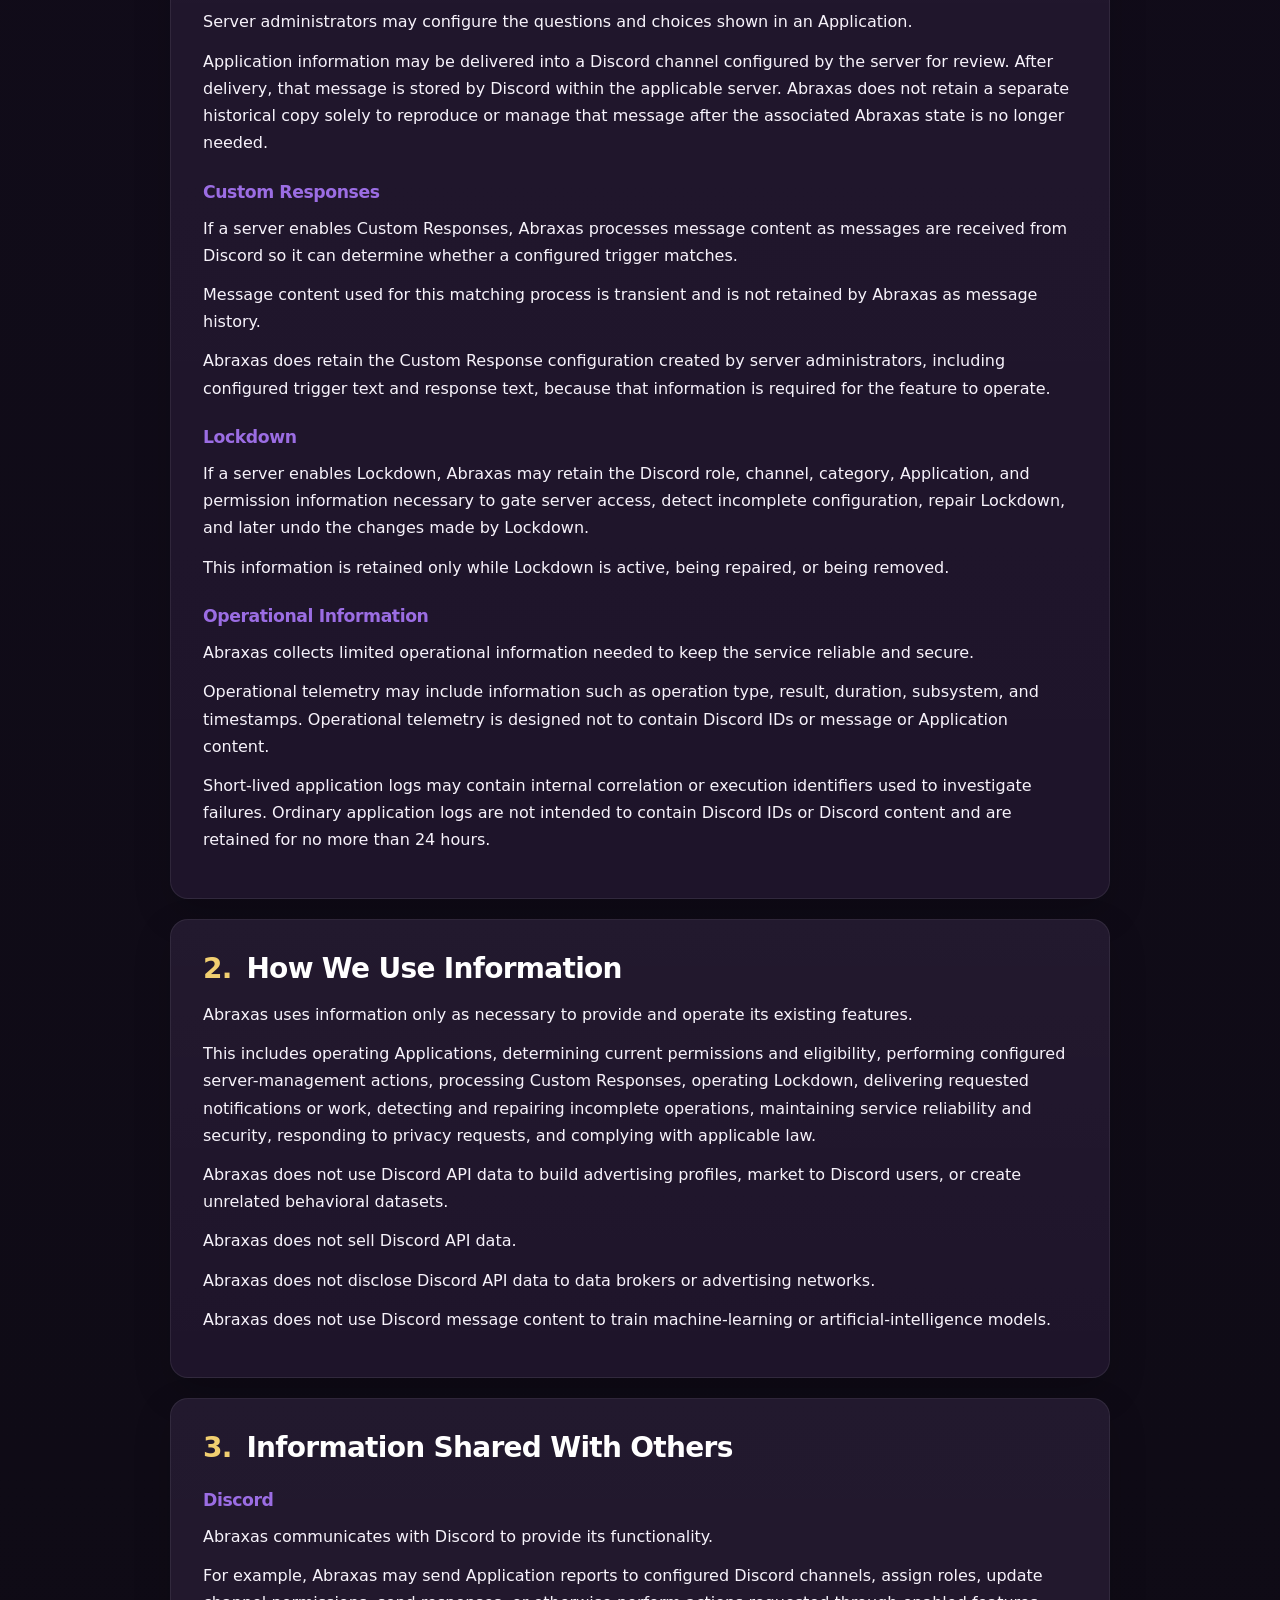
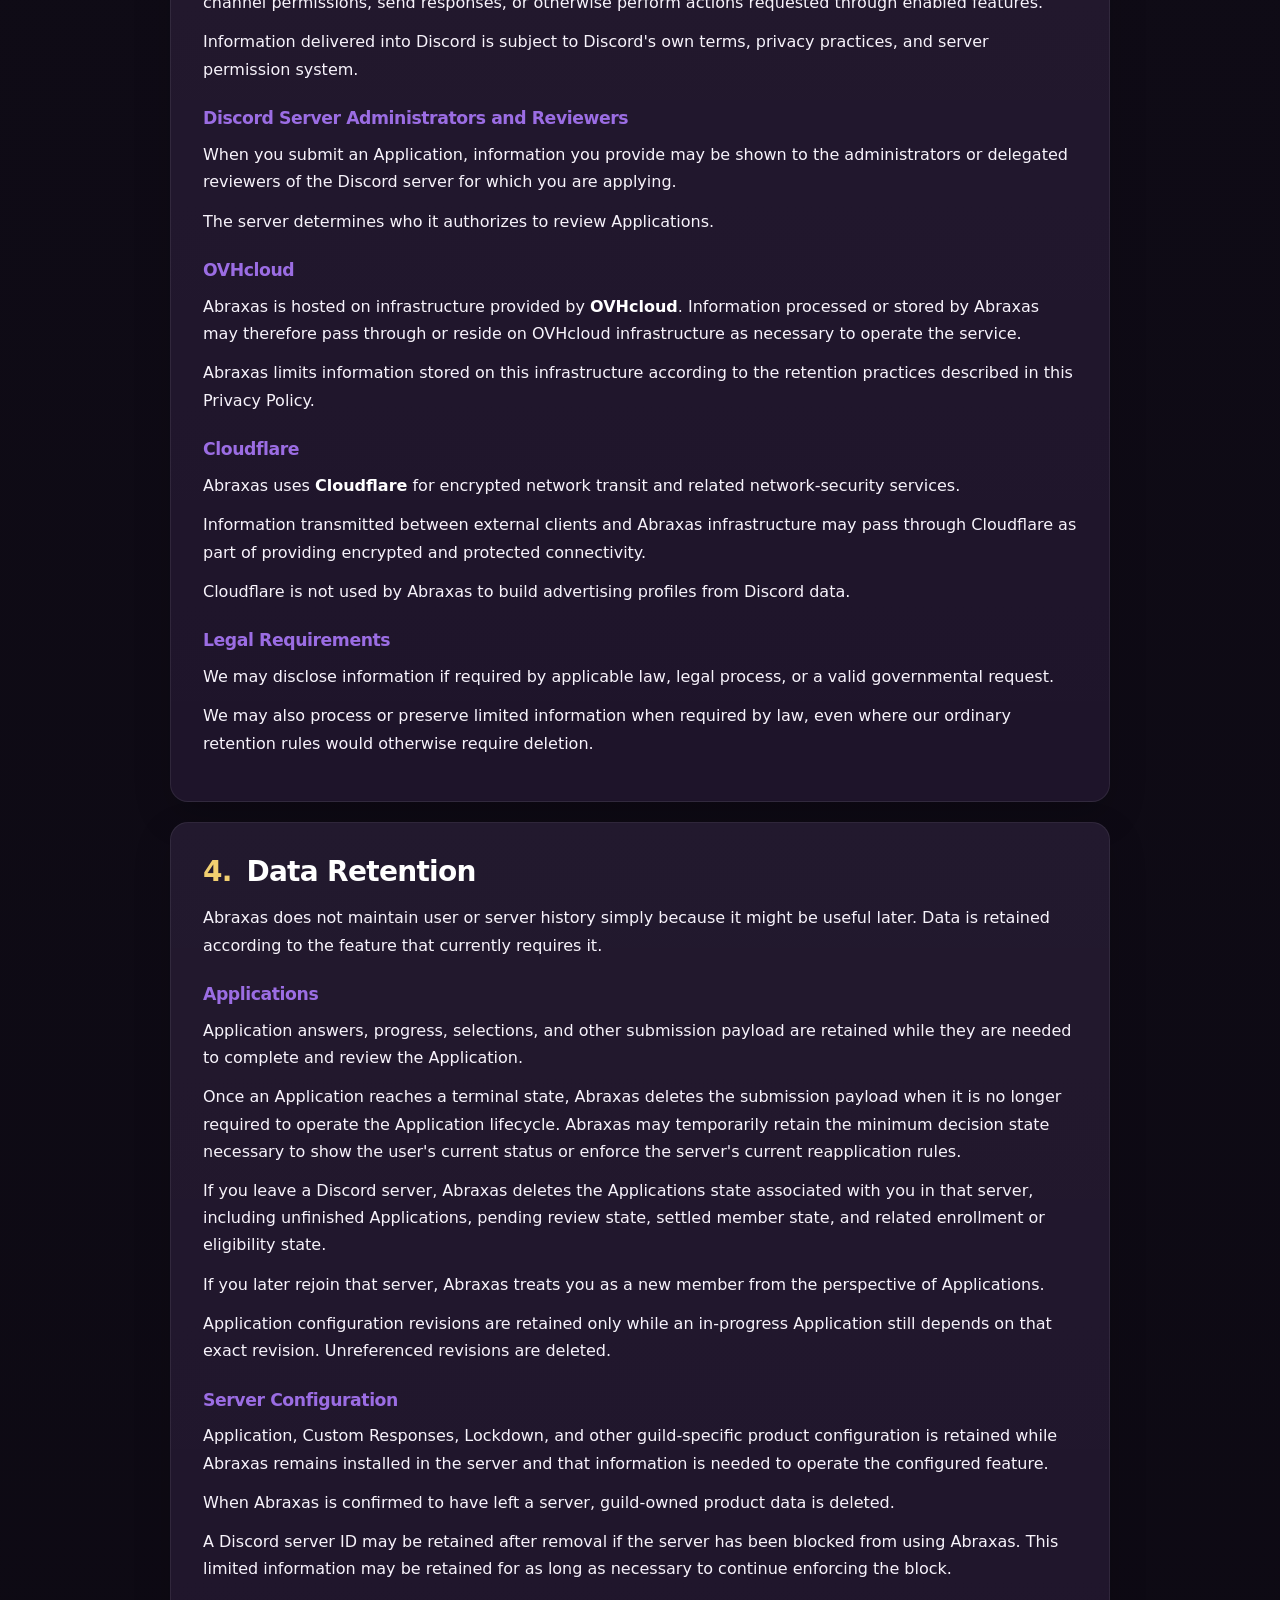
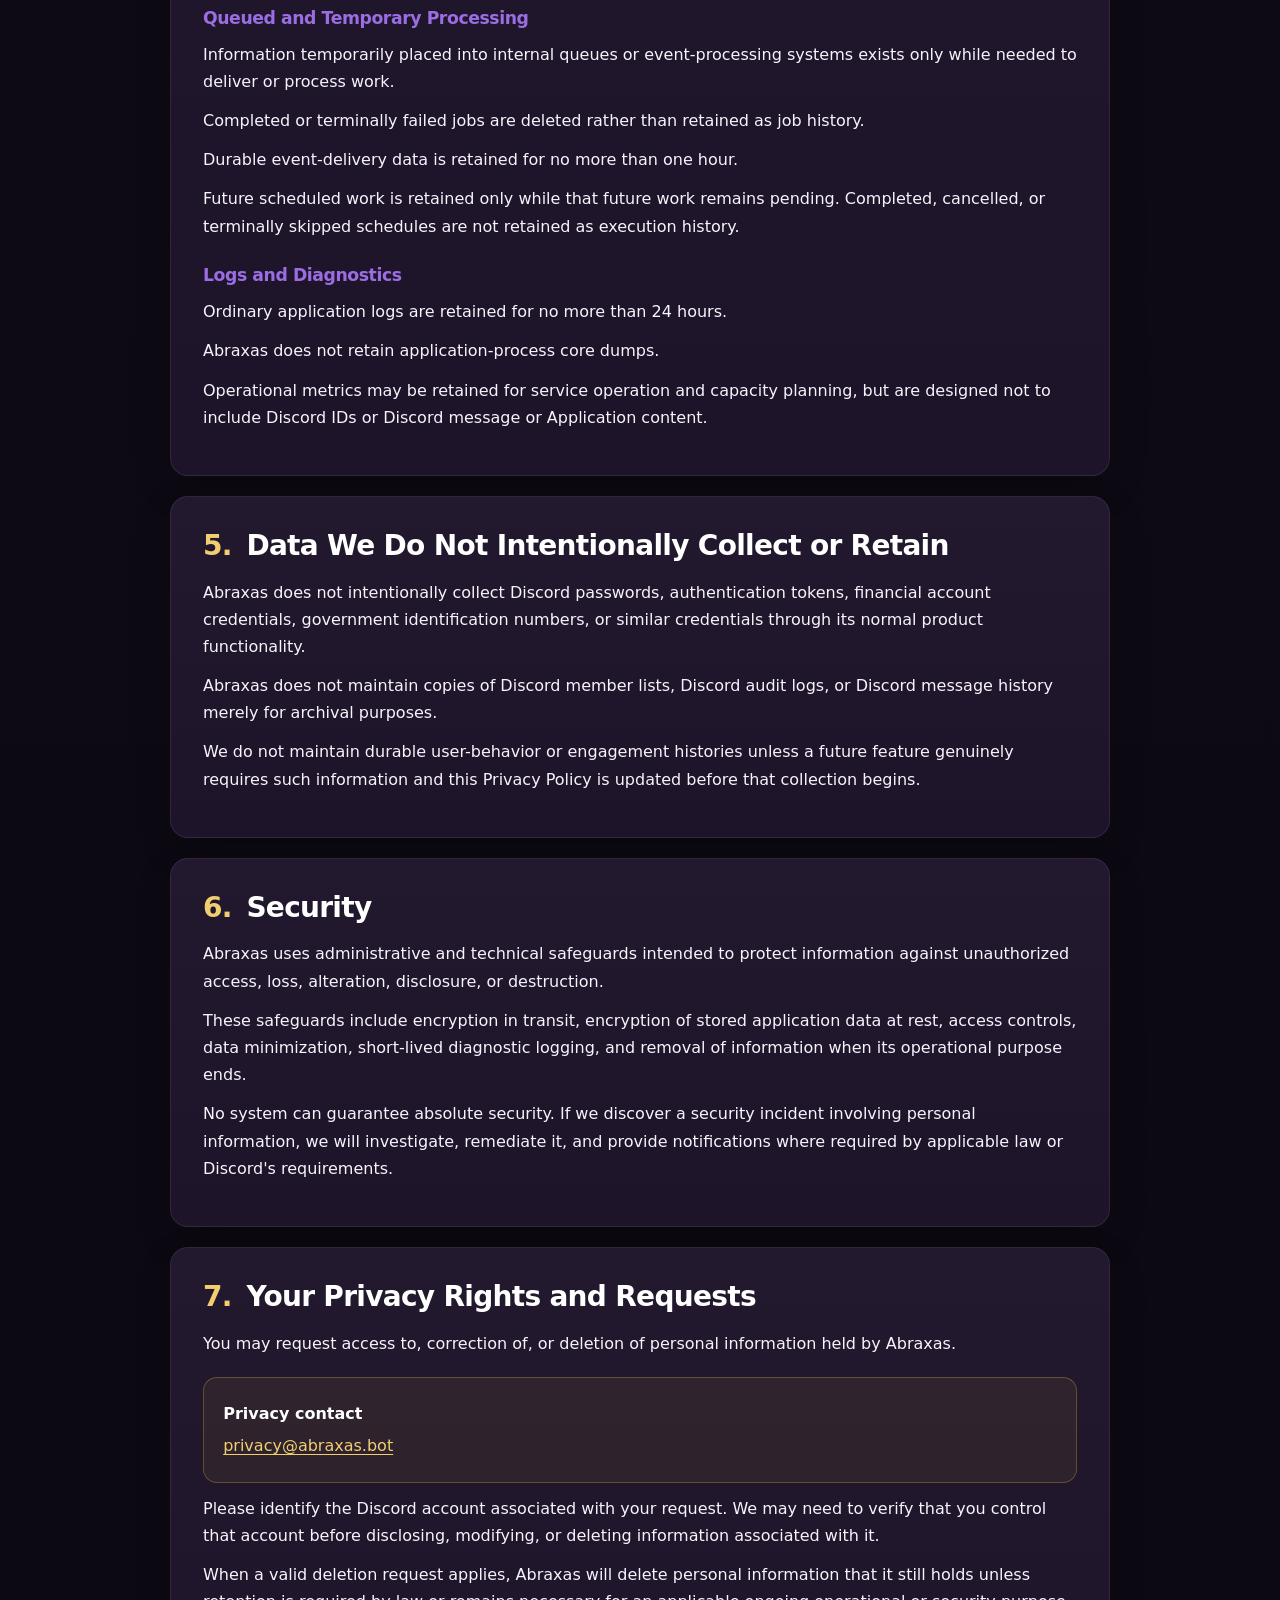
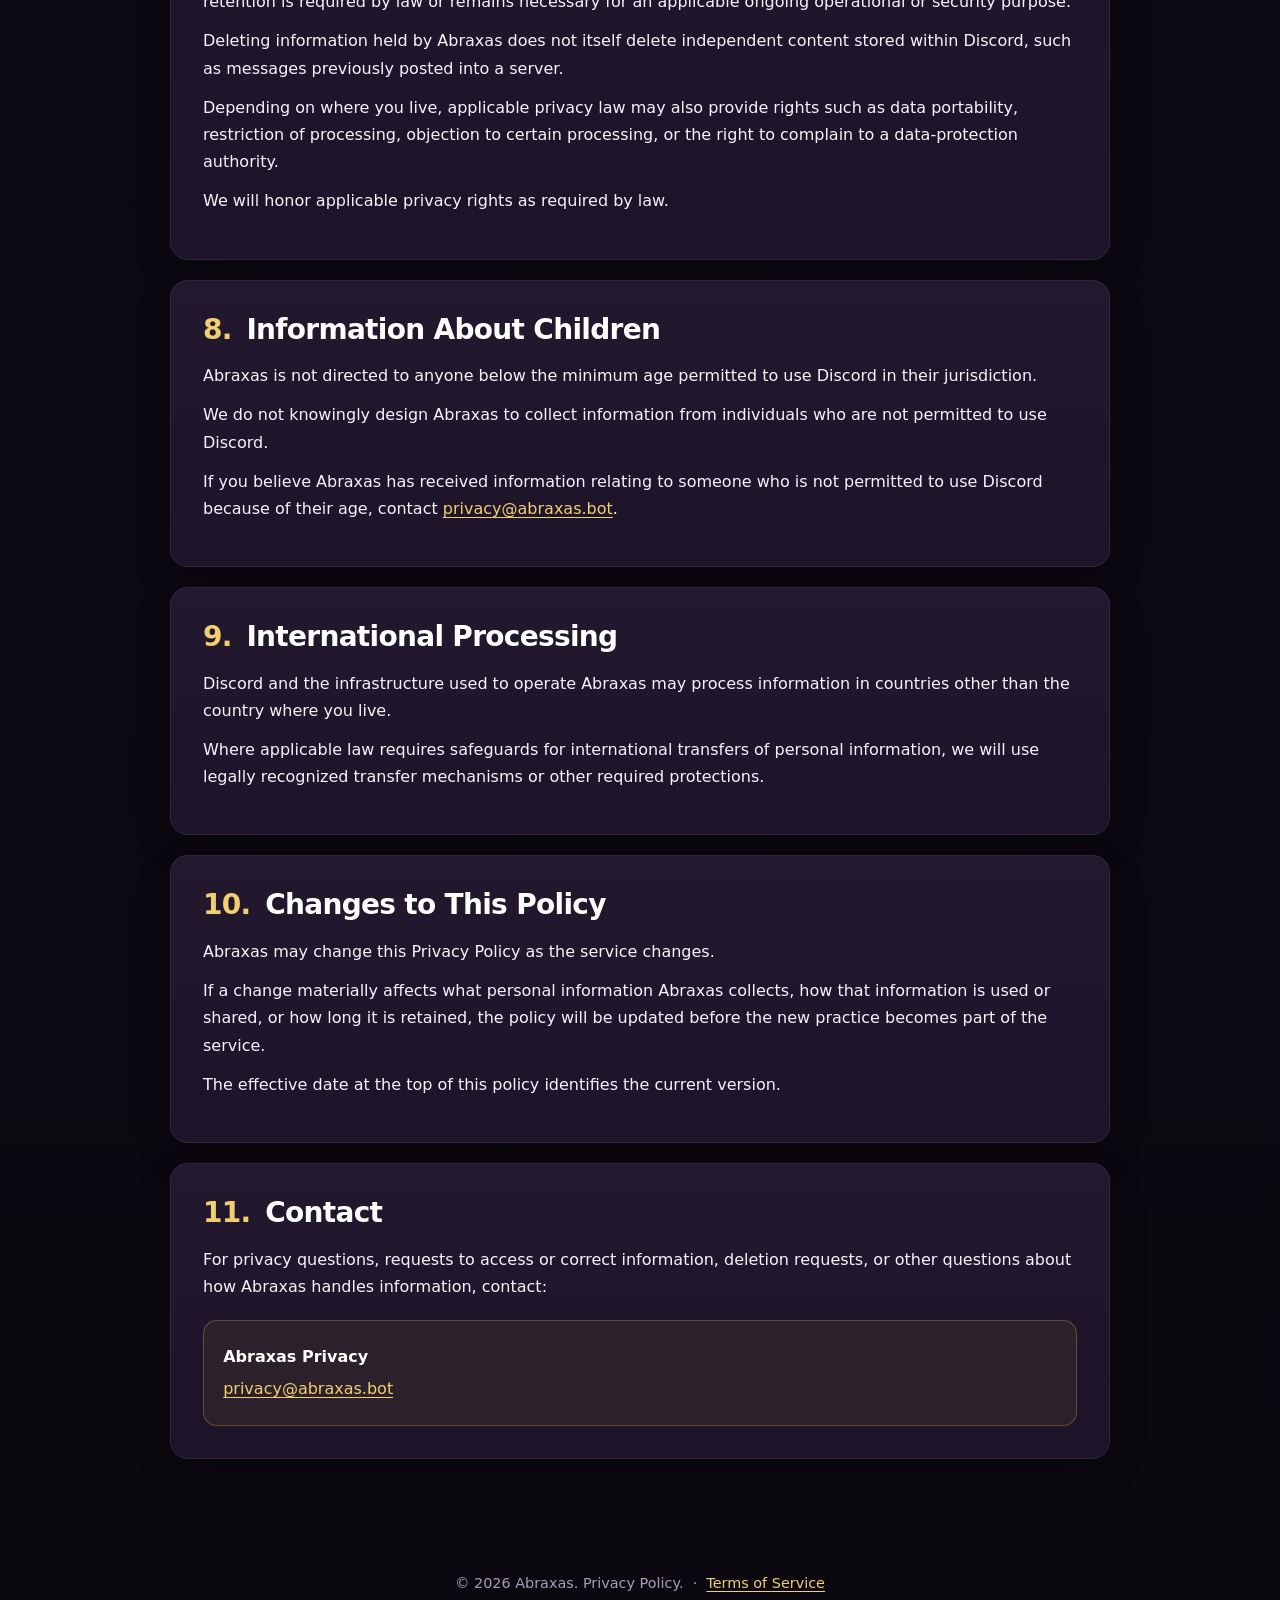
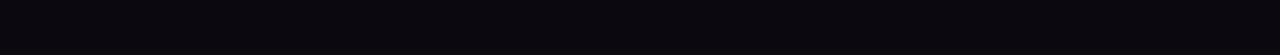
==== commit 79b46714: "Add files via upload" ====
--- a/privacypolicy.html
+++ b/privacypolicy.html
@@ -454,7 +454,7 @@
   </main>
 
   <footer>
-    <p>&copy; 2026 Abraxas. Privacy Policy.</p>
+    <p>&copy; 2026 Abraxas. Privacy Policy. &nbsp;·&nbsp; <a href="termsofservice.html">Terms of Service</a></p>
   </footer>
 </body>
 </html>
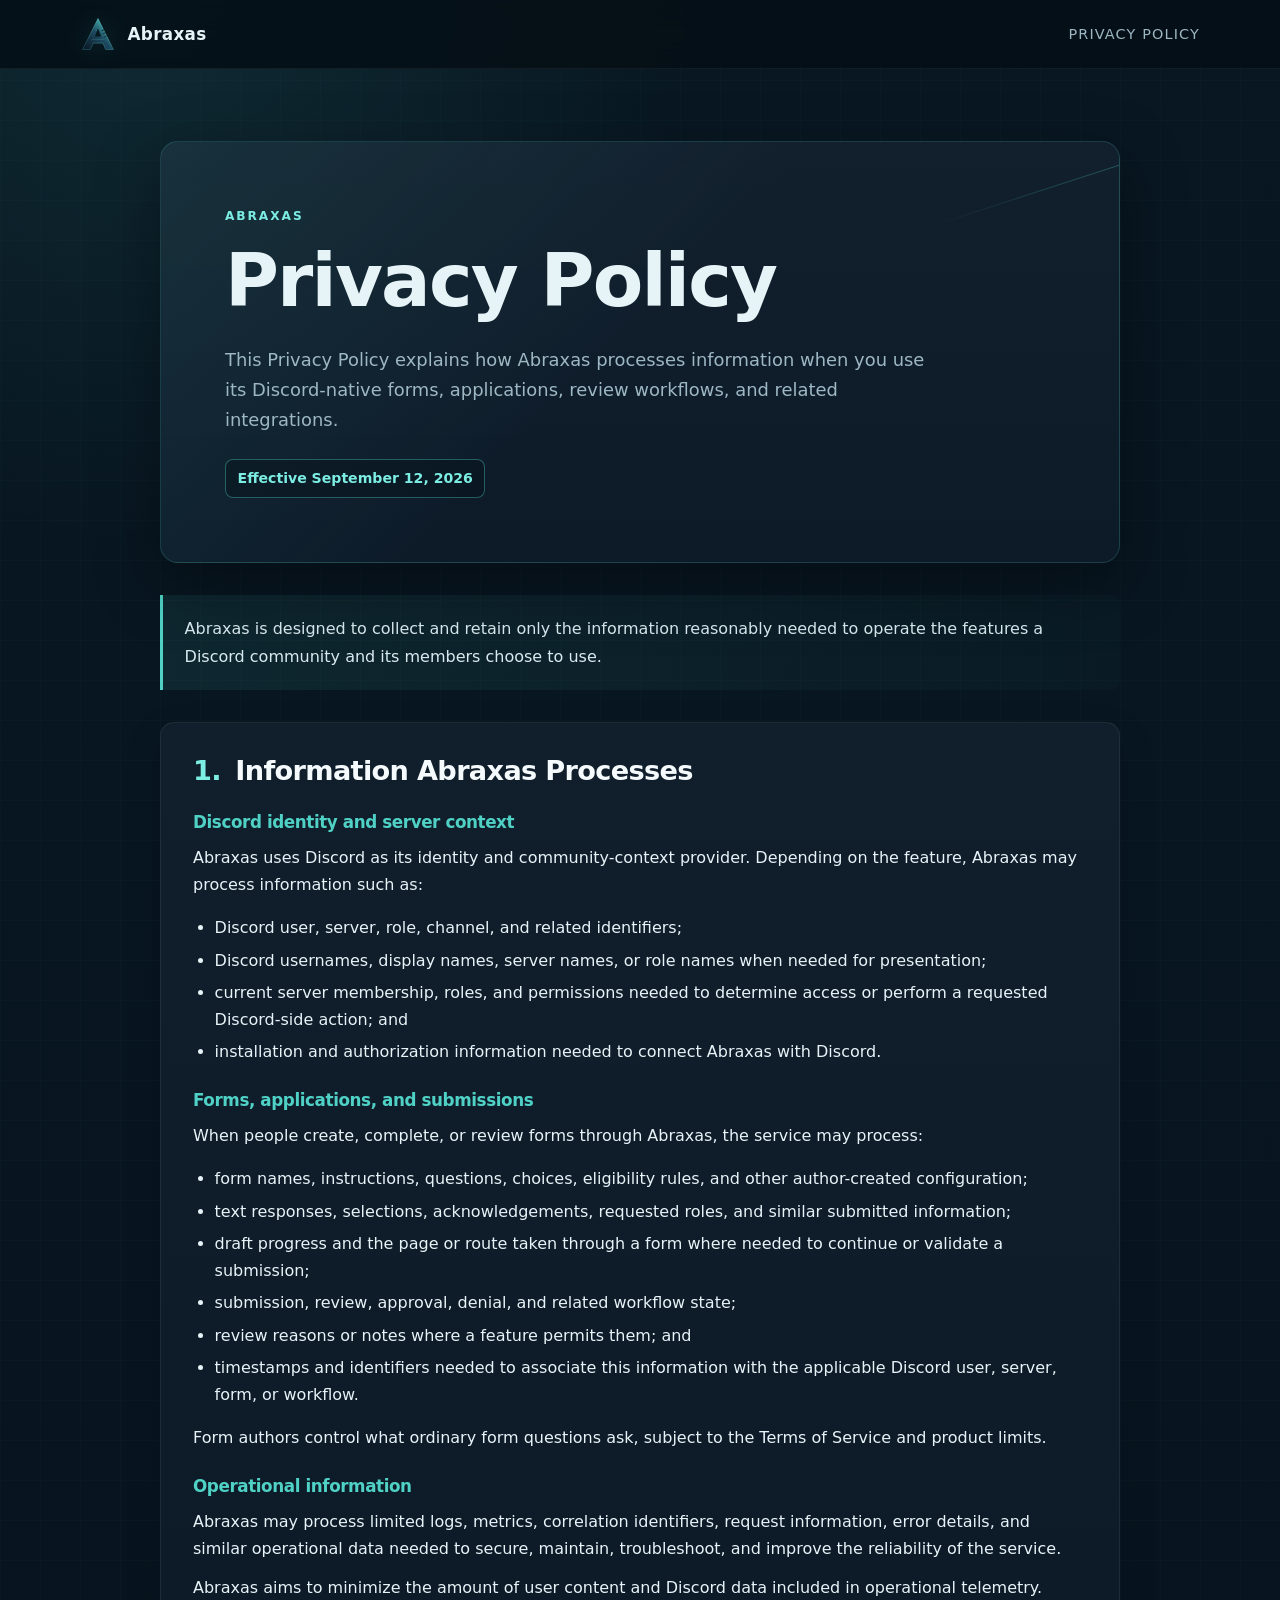
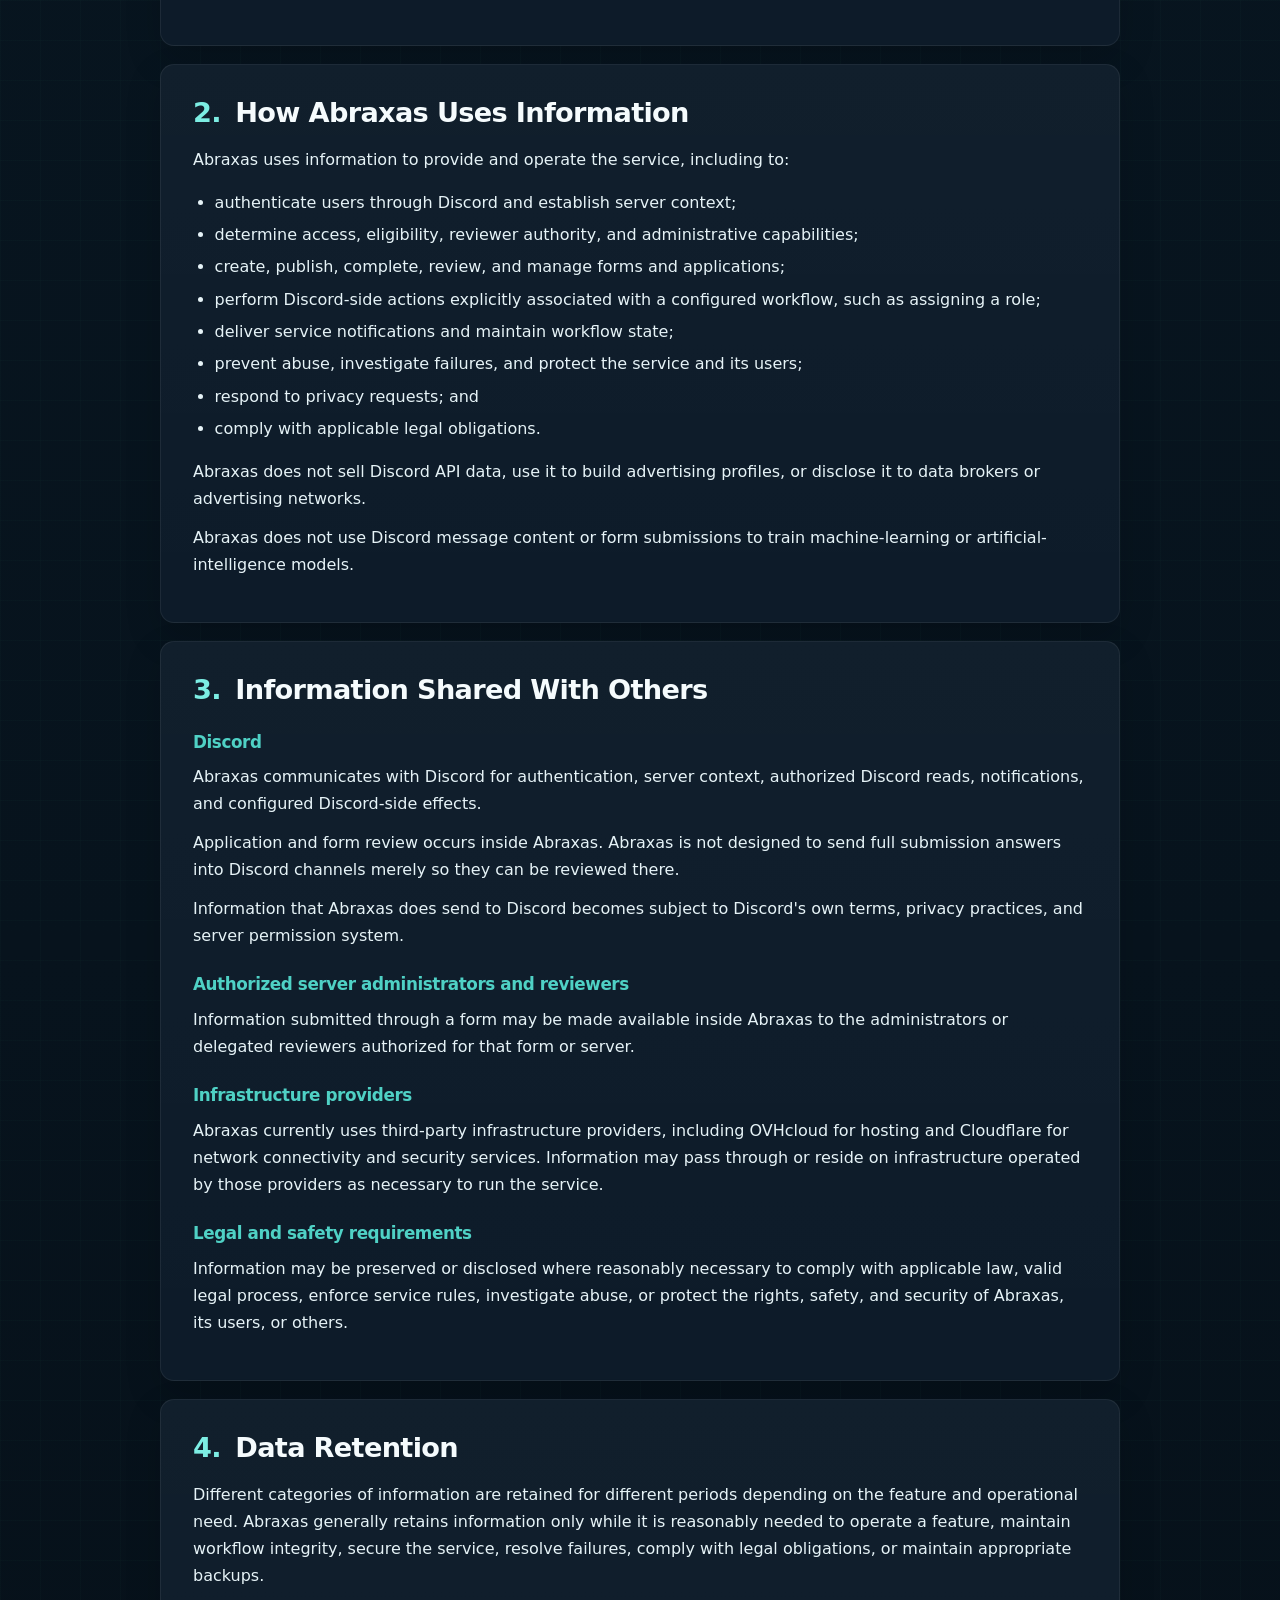
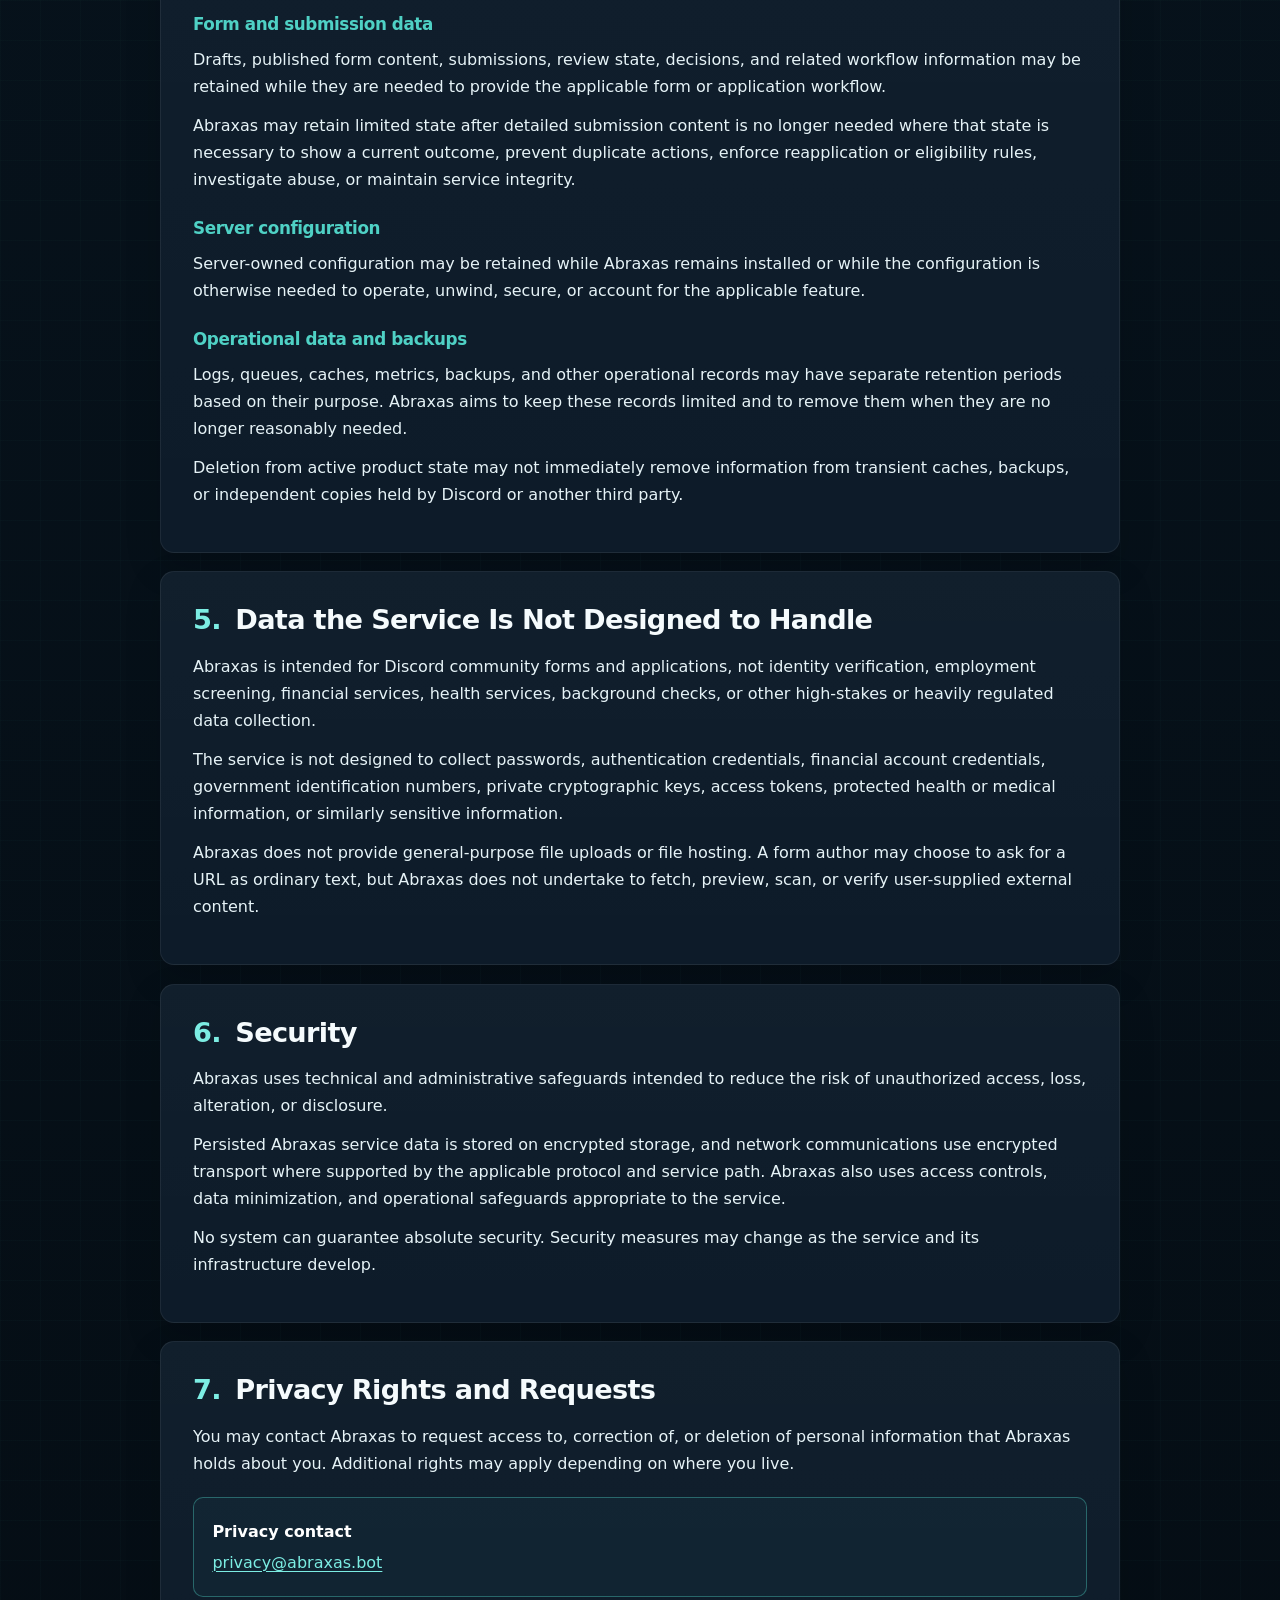
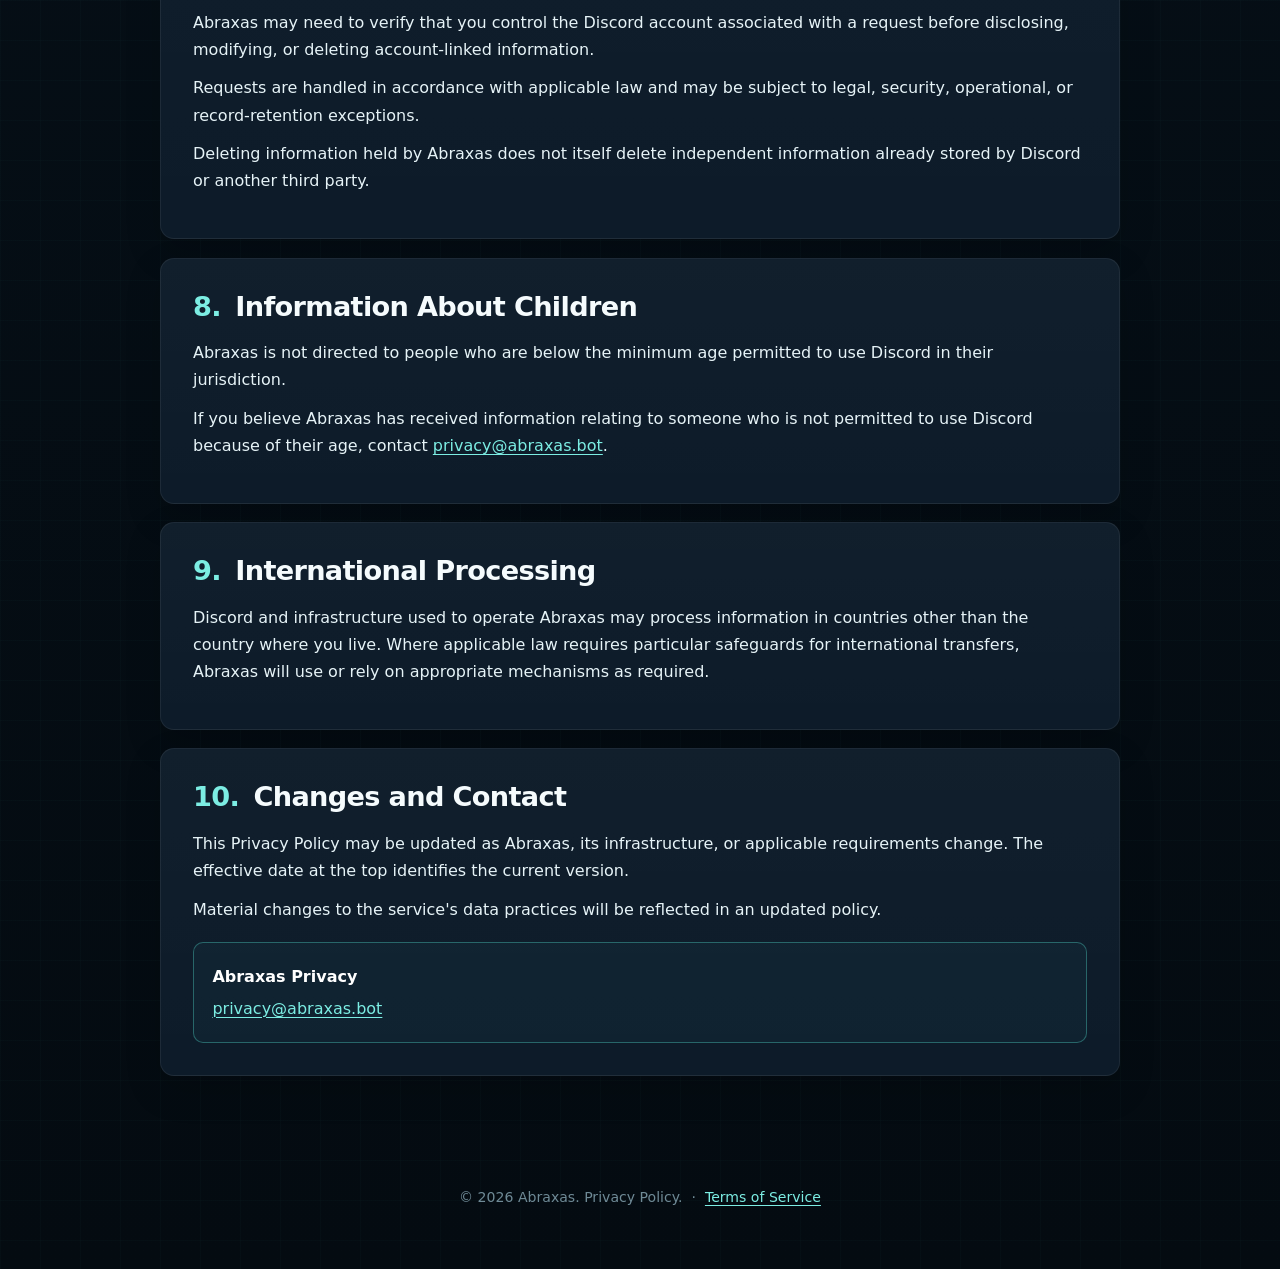
==== commit 6d676b66: "Align privacy policy with current Abraxas product" ====
--- a/privacypolicy.html
+++ b/privacypolicy.html
@@ -3,258 +3,11 @@
 <head>
   <meta charset="utf-8">
   <meta name="viewport" content="width=device-width, initial-scale=1">
-  <meta name="description" content="Abraxas Privacy Policy describing how the Discord application processes, uses, shares, retains, and deletes information.">
-  <meta name="theme-color" content="#24123d">
+  <meta name="description" content="Abraxas Privacy Policy describing how the service processes, uses, shares, retains, and protects information.">
+  <meta name="theme-color" content="#07131d">
+  <link rel="icon" href="assets/abraxas-mark.svg" type="image/svg+xml">
+  <link rel="stylesheet" href="styles.css">
   <title>Privacy Policy | Abraxas</title>
-  <style>
-    :root {
-      --bg: #0f0b16;
-      --panel: #1e142a;
-      --purple: #6f42c1;
-      --purple-bright: #9b6de3;
-      --gold: #d6aa3d;
-      --gold-bright: #f1cf70;
-      --text: #f7f3fb;
-      --muted: #c9bfd4;
-      --border: rgba(241, 207, 112, 0.22);
-      --shadow: 0 24px 70px rgba(0, 0, 0, 0.34);
-      --radius: 18px;
-      --content-width: 940px;
-    }
-
-    * { box-sizing: border-box; }
-    html { scroll-behavior: smooth; }
-
-    body {
-      margin: 0;
-      min-height: 100vh;
-      color: var(--text);
-      background:
-        radial-gradient(circle at 12% 0%, rgba(111, 66, 193, 0.22), transparent 34rem),
-        radial-gradient(circle at 88% 8%, rgba(214, 170, 61, 0.10), transparent 28rem),
-        linear-gradient(180deg, #120c1c 0%, var(--bg) 38%, #0b0810 100%);
-      font-family: Inter, ui-sans-serif, system-ui, -apple-system, BlinkMacSystemFont, "Segoe UI", sans-serif;
-      line-height: 1.7;
-    }
-
-    a {
-      color: var(--gold-bright);
-      text-decoration-thickness: 1px;
-      text-underline-offset: .2em;
-    }
-
-    a:hover, a:focus-visible { color: #ffe4a0; }
-
-    a:focus-visible {
-      outline: 3px solid var(--gold-bright);
-      outline-offset: 3px;
-      border-radius: 4px;
-    }
-
-    .skip-link { position: absolute; left: -9999px; top: auto; }
-    .skip-link:focus {
-      left: 1rem;
-      top: 1rem;
-      z-index: 100;
-      padding: .7rem 1rem;
-      color: #160f20;
-      background: var(--gold-bright);
-      font-weight: 800;
-      border-radius: 999px;
-    }
-
-    .site-header {
-      border-bottom: 1px solid rgba(255,255,255,.06);
-      background: rgba(12,8,18,.72);
-      backdrop-filter: blur(14px);
-      position: sticky;
-      top: 0;
-      z-index: 20;
-    }
-
-    .header-inner {
-      width: min(calc(100% - 2rem), 1120px);
-      min-height: 70px;
-      margin: 0 auto;
-      display: flex;
-      align-items: center;
-      justify-content: space-between;
-      gap: 1rem;
-    }
-
-    .brand {
-      display: inline-flex;
-      align-items: center;
-      gap: .75rem;
-      color: var(--text);
-      text-decoration: none;
-      font-weight: 850;
-      letter-spacing: .02em;
-    }
-
-    .brand-logo {
-      width: 34px;
-      height: 34px;
-      display: block;
-      object-fit: contain;
-    }
-
-    .brand-name { font-size: 1.08rem; }
-    .header-label { color: var(--muted); font-size: .92rem; white-space: nowrap; }
-
-    main {
-      width: min(calc(100% - 2rem), var(--content-width));
-      margin: 0 auto;
-      padding: 4.5rem 0 5rem;
-    }
-
-    .hero {
-      position: relative;
-      overflow: hidden;
-      padding: clamp(2rem, 5vw, 4rem);
-      margin-bottom: 2rem;
-      border: 1px solid var(--border);
-      border-radius: calc(var(--radius) + 8px);
-      background:
-        linear-gradient(135deg, rgba(111,66,193,.27), rgba(40,25,57,.92) 48%, rgba(214,170,61,.08)),
-        var(--panel);
-      box-shadow: var(--shadow);
-    }
-
-    .hero::after {
-      content: "";
-      position: absolute;
-      width: 260px;
-      height: 260px;
-      right: -85px;
-      top: -90px;
-      border: 1px solid rgba(241,207,112,.18);
-      border-radius: 50%;
-      box-shadow: 0 0 0 34px rgba(111,66,193,.05), 0 0 0 68px rgba(214,170,61,.035);
-      pointer-events: none;
-    }
-
-    .eyebrow {
-      margin: 0 0 .65rem;
-      color: var(--gold-bright);
-      font-size: .78rem;
-      font-weight: 850;
-      letter-spacing: .16em;
-      text-transform: uppercase;
-    }
-
-    h1, h2, h3 { line-height: 1.2; letter-spacing: -.025em; }
-    h1 {
-      margin: 0;
-      max-width: 720px;
-      font-size: clamp(2.4rem, 7vw, 4.7rem);
-      font-weight: 900;
-    }
-
-    .hero-lede {
-      max-width: 740px;
-      margin: 1.25rem 0 0;
-      color: #e0d8e8;
-      font-size: clamp(1rem, 2vw, 1.18rem);
-    }
-
-    .effective-date {
-      display: inline-flex;
-      margin-top: 1.5rem;
-      padding: .45rem .8rem;
-      border: 1px solid rgba(241,207,112,.30);
-      border-radius: 999px;
-      color: var(--gold-bright);
-      background: rgba(11,8,16,.28);
-      font-size: .9rem;
-      font-weight: 750;
-    }
-
-    .principle {
-      margin: 1.5rem 0 2rem;
-      padding: 1.3rem 1.4rem;
-      border-left: 4px solid var(--gold);
-      border-radius: 0 var(--radius) var(--radius) 0;
-      background: linear-gradient(90deg, rgba(214,170,61,.11), rgba(111,66,193,.06));
-      color: #f7efdc;
-      font-size: 1.06rem;
-      font-weight: 700;
-    }
-
-    .policy-section {
-      margin: 1.25rem 0;
-      padding: clamp(1.4rem, 3vw, 2rem);
-      border: 1px solid rgba(255,255,255,.075);
-      border-radius: var(--radius);
-      background: linear-gradient(180deg, rgba(255,255,255,.018), rgba(255,255,255,0)), var(--panel);
-      box-shadow: 0 14px 38px rgba(0,0,0,.16);
-    }
-
-    .policy-section h2 {
-      margin: 0 0 1rem;
-      color: #fff;
-      font-size: clamp(1.35rem, 3vw, 1.75rem);
-    }
-    .policy-section h2 .number { color: var(--gold-bright); margin-right: .35rem; }
-    .policy-section h3 {
-      margin-top: 1.6rem;
-      margin-bottom: .55rem;
-      color: var(--purple-bright);
-      font-size: 1.08rem;
-    }
-
-    p { margin: .75rem 0; }
-    ul { padding-left: 1.35rem; }
-    li + li { margin-top: .35rem; }
-    strong { color: #fff; }
-
-    .contact-card {
-      margin-top: 1.25rem;
-      padding: 1.1rem 1.2rem;
-      border: 1px solid rgba(214,170,61,.32);
-      border-radius: 14px;
-      background: rgba(214,170,61,.075);
-    }
-    .contact-card p { margin: .3rem 0; }
-
-    footer {
-      width: min(calc(100% - 2rem), var(--content-width));
-      margin: 0 auto;
-      padding: 0 0 3rem;
-      color: #a99db6;
-      font-size: .9rem;
-      text-align: center;
-    }
-
-    @media (max-width: 640px) {
-      .header-inner { min-height: 62px; }
-      .header-label { display: none; }
-      main { padding-top: 2rem; }
-      .hero { padding: 1.6rem; }
-      .policy-section { padding: 1.25rem; }
-    }
-
-    @media (prefers-reduced-motion: reduce) {
-      html { scroll-behavior: auto; }
-    }
-
-    @media print {
-      body { color: #111; background: #fff; }
-      .site-header, .skip-link { display: none; }
-      main { width: 100%; max-width: none; padding: 0; }
-      .hero, .policy-section, .contact-card, .principle {
-        box-shadow: none;
-        color: #111;
-        background: #fff;
-        border-color: #bbb;
-      }
-      .hero::after { display: none; }
-      h1, .policy-section h2, strong { color: #111; }
-      .eyebrow, .effective-date, .policy-section h2 .number, .policy-section h3, a { color: #4c2676; }
-      footer { color: #555; }
-      a { text-decoration: none; }
-    }
-  </style>
 </head>
 <body>
   <a class="skip-link" href="#main-content">Skip to privacy policy</a>
@@ -262,7 +15,7 @@
   <header class="site-header">
     <div class="header-inner">
       <a class="brand" href="index.html" aria-label="Abraxas home">
-        <img class="brand-logo" src="abraxas-logo.png" alt="">
+        <img class="brand-logo" src="assets/abraxas-mark.svg" alt="">
         <span class="brand-name">Abraxas</span>
       </a>
       <span class="header-label">Privacy Policy</span>
@@ -274,178 +27,138 @@
       <p class="eyebrow">Abraxas</p>
       <h1 id="page-title">Privacy Policy</h1>
       <p class="hero-lede">
-        This Privacy Policy explains how Abraxas collects, uses, stores, shares,
-        and deletes information when you interact with the Abraxas Discord application.
+        This Privacy Policy explains how Abraxas processes information when you use its
+        Discord-native forms, applications, review workflows, and related integrations.
       </p>
-      <div class="effective-date">Effective September 2, 2026</div>
+      <div class="effective-date">Effective September 12, 2026</div>
     </section>
 
     <div class="principle">
-      Abraxas keeps data only for as long as it is needed to provide a feature you
-      or a Discord server has chosen to use. When that purpose ends, we delete it.
+      Abraxas is designed to collect and retain only the information reasonably needed to
+      operate the features a Discord community and its members choose to use.
     </div>
 
     <section class="policy-section">
       <h2><span class="number">1.</span> Information Abraxas Processes</h2>
-      <p>The information Abraxas processes depends on which features a Discord server enables and how you interact with those features.</p>
 
-      <h3>Discord Account and Server Information</h3>
-      <p>Abraxas may receive or use information from Discord such as:</p>
+      <h3>Discord identity and server context</h3>
+      <p>Abraxas uses Discord as its identity and community-context provider. Depending on the feature, Abraxas may process information such as:</p>
       <ul>
-        <li>Discord user and member IDs;</li>
-        <li>Discord server IDs and server names;</li>
-        <li>role IDs and current role membership;</li>
-        <li>channel, category, and message IDs;</li>
-        <li>Discord permissions and other information needed to determine what actions Abraxas or a user is currently allowed to perform; and</li>
-        <li>installation and current server-access information.</li>
+        <li>Discord user, server, role, channel, and related identifiers;</li>
+        <li>Discord usernames, display names, server names, or role names when needed for presentation;</li>
+        <li>current server membership, roles, and permissions needed to determine access or perform a requested Discord-side action; and</li>
+        <li>installation and authorization information needed to connect Abraxas with Discord.</li>
       </ul>
-      <p>Abraxas uses Discord identifiers as stable references where needed to operate its features. We avoid storing additional copies of Discord profile information when a stable identifier is sufficient.</p>
 
-      <h3>Applications</h3>
-      <p>If you complete an Application through Abraxas, we may process:</p>
+      <h3>Forms, applications, and submissions</h3>
+      <p>When people create, complete, or review forms through Abraxas, the service may process:</p>
       <ul>
-        <li>your Discord user or member ID;</li>
-        <li>your answers to Application questions;</li>
-        <li>selections you make;</li>
-        <li>roles you request or select;</li>
-        <li>acknowledgement responses;</li>
-        <li>your progress through the Application;</li>
-        <li>submission and review state; and</li>
-        <li>other information necessary to complete the Application configured by that Discord server.</li>
+        <li>form names, instructions, questions, choices, eligibility rules, and other author-created configuration;</li>
+        <li>text responses, selections, acknowledgements, requested roles, and similar submitted information;</li>
+        <li>draft progress and the page or route taken through a form where needed to continue or validate a submission;</li>
+        <li>submission, review, approval, denial, and related workflow state;</li>
+        <li>review reasons or notes where a feature permits them; and</li>
+        <li>timestamps and identifiers needed to associate this information with the applicable Discord user, server, form, or workflow.</li>
       </ul>
-      <p>Server administrators may configure the questions and choices shown in an Application.</p>
-      <p>Application information may be delivered into a Discord channel configured by the server for review. After delivery, that message is stored by Discord within the applicable server. Abraxas does not retain a separate historical copy solely to reproduce or manage that message after the associated Abraxas state is no longer needed.</p>
+      <p>Form authors control what ordinary form questions ask, subject to the Terms of Service and product limits.</p>
 
-      <h3>Custom Responses</h3>
-      <p>If a server enables Custom Responses, Abraxas processes message content as messages are received from Discord so it can determine whether a configured trigger matches.</p>
-      <p>Message content used for this matching process is transient and is not retained by Abraxas as message history.</p>
-      <p>Abraxas does retain the Custom Response configuration created by server administrators, including configured trigger text and response text, because that information is required for the feature to operate.</p>
-
-      <h3>Lockdown</h3>
-      <p>If a server enables Lockdown, Abraxas may retain the Discord role, channel, category, Application, and permission information necessary to gate server access, detect incomplete configuration, repair Lockdown, and later undo the changes made by Lockdown.</p>
-      <p>This information is retained only while Lockdown is active, being repaired, or being removed.</p>
-
-      <h3>Operational Information</h3>
-      <p>Abraxas collects limited operational information needed to keep the service reliable and secure.</p>
-      <p>Operational telemetry may include information such as operation type, result, duration, subsystem, and timestamps. Operational telemetry is designed not to contain Discord IDs or message or Application content.</p>
-      <p>Short-lived application logs may contain internal correlation or execution identifiers used to investigate failures. Ordinary application logs are not intended to contain Discord IDs or Discord content and are retained for no more than 24 hours.</p>
+      <h3>Operational information</h3>
+      <p>Abraxas may process limited logs, metrics, correlation identifiers, request information, error details, and similar operational data needed to secure, maintain, troubleshoot, and improve the reliability of the service.</p>
+      <p>Abraxas aims to minimize the amount of user content and Discord data included in operational telemetry.</p>
     </section>
 
     <section class="policy-section">
-      <h2><span class="number">2.</span> How We Use Information</h2>
-      <p>Abraxas uses information only as necessary to provide and operate its existing features.</p>
-      <p>This includes operating Applications, determining current permissions and eligibility, performing configured server-management actions, processing Custom Responses, operating Lockdown, delivering requested notifications or work, detecting and repairing incomplete operations, maintaining service reliability and security, responding to privacy requests, and complying with applicable law.</p>
-      <p>Abraxas does not use Discord API data to build advertising profiles, market to Discord users, or create unrelated behavioral datasets.</p>
-      <p>Abraxas does not sell Discord API data.</p>
-      <p>Abraxas does not disclose Discord API data to data brokers or advertising networks.</p>
-      <p>Abraxas does not use Discord message content to train machine-learning or artificial-intelligence models.</p>
+      <h2><span class="number">2.</span> How Abraxas Uses Information</h2>
+      <p>Abraxas uses information to provide and operate the service, including to:</p>
+      <ul>
+        <li>authenticate users through Discord and establish server context;</li>
+        <li>determine access, eligibility, reviewer authority, and administrative capabilities;</li>
+        <li>create, publish, complete, review, and manage forms and applications;</li>
+        <li>perform Discord-side actions explicitly associated with a configured workflow, such as assigning a role;</li>
+        <li>deliver service notifications and maintain workflow state;</li>
+        <li>prevent abuse, investigate failures, and protect the service and its users;</li>
+        <li>respond to privacy requests; and</li>
+        <li>comply with applicable legal obligations.</li>
+      </ul>
+      <p>Abraxas does not sell Discord API data, use it to build advertising profiles, or disclose it to data brokers or advertising networks.</p>
+      <p>Abraxas does not use Discord message content or form submissions to train machine-learning or artificial-intelligence models.</p>
     </section>
 
     <section class="policy-section">
       <h2><span class="number">3.</span> Information Shared With Others</h2>
 
       <h3>Discord</h3>
-      <p>Abraxas communicates with Discord to provide its functionality.</p>
-      <p>For example, Abraxas may send Application reports to configured Discord channels, assign roles, update channel permissions, send responses, or otherwise perform actions requested through enabled features.</p>
-      <p>Information delivered into Discord is subject to Discord's own terms, privacy practices, and server permission system.</p>
+      <p>Abraxas communicates with Discord for authentication, server context, authorized Discord reads, notifications, and configured Discord-side effects.</p>
+      <p>Application and form review occurs inside Abraxas. Abraxas is not designed to send full submission answers into Discord channels merely so they can be reviewed there.</p>
+      <p>Information that Abraxas does send to Discord becomes subject to Discord's own terms, privacy practices, and server permission system.</p>
 
-      <h3>Discord Server Administrators and Reviewers</h3>
-      <p>When you submit an Application, information you provide may be shown to the administrators or delegated reviewers of the Discord server for which you are applying.</p>
-      <p>The server determines who it authorizes to review Applications.</p>
+      <h3>Authorized server administrators and reviewers</h3>
+      <p>Information submitted through a form may be made available inside Abraxas to the administrators or delegated reviewers authorized for that form or server.</p>
 
-      <h3>OVHcloud</h3>
-      <p>Abraxas is hosted on infrastructure provided by <strong>OVHcloud</strong>. Information processed or stored by Abraxas may therefore pass through or reside on OVHcloud infrastructure as necessary to operate the service.</p>
-      <p>Abraxas limits information stored on this infrastructure according to the retention practices described in this Privacy Policy.</p>
+      <h3>Infrastructure providers</h3>
+      <p>Abraxas currently uses third-party infrastructure providers, including OVHcloud for hosting and Cloudflare for network connectivity and security services. Information may pass through or reside on infrastructure operated by those providers as necessary to run the service.</p>
 
-      <h3>Cloudflare</h3>
-      <p>Abraxas uses <strong>Cloudflare</strong> for encrypted network transit and related network-security services.</p>
-      <p>Information transmitted between external clients and Abraxas infrastructure may pass through Cloudflare as part of providing encrypted and protected connectivity.</p>
-      <p>Cloudflare is not used by Abraxas to build advertising profiles from Discord data.</p>
-
-      <h3>Legal Requirements</h3>
-      <p>We may disclose information if required by applicable law, legal process, or a valid governmental request.</p>
-      <p>We may also process or preserve limited information when required by law, even where our ordinary retention rules would otherwise require deletion.</p>
+      <h3>Legal and safety requirements</h3>
+      <p>Information may be preserved or disclosed where reasonably necessary to comply with applicable law, valid legal process, enforce service rules, investigate abuse, or protect the rights, safety, and security of Abraxas, its users, or others.</p>
     </section>
 
     <section class="policy-section">
       <h2><span class="number">4.</span> Data Retention</h2>
-      <p>Abraxas does not maintain user or server history simply because it might be useful later. Data is retained according to the feature that currently requires it.</p>
+      <p>Different categories of information are retained for different periods depending on the feature and operational need. Abraxas generally retains information only while it is reasonably needed to operate a feature, maintain workflow integrity, secure the service, resolve failures, comply with legal obligations, or maintain appropriate backups.</p>
 
-      <h3>Applications</h3>
-      <p>Application answers, progress, selections, and other submission payload are retained while they are needed to complete and review the Application.</p>
-      <p>Once an Application reaches a terminal state, Abraxas deletes the submission payload when it is no longer required to operate the Application lifecycle. Abraxas may temporarily retain the minimum decision state necessary to show the user's current status or enforce the server's current reapplication rules.</p>
-      <p>If you leave a Discord server, Abraxas deletes the Applications state associated with you in that server, including unfinished Applications, pending review state, settled member state, and related enrollment or eligibility state.</p>
-      <p>If you later rejoin that server, Abraxas treats you as a new member from the perspective of Applications.</p>
-      <p>Application configuration revisions are retained only while an in-progress Application still depends on that exact revision. Unreferenced revisions are deleted.</p>
+      <h3>Form and submission data</h3>
+      <p>Drafts, published form content, submissions, review state, decisions, and related workflow information may be retained while they are needed to provide the applicable form or application workflow.</p>
+      <p>Abraxas may retain limited state after detailed submission content is no longer needed where that state is necessary to show a current outcome, prevent duplicate actions, enforce reapplication or eligibility rules, investigate abuse, or maintain service integrity.</p>
 
-      <h3>Server Configuration</h3>
-      <p>Application, Custom Responses, Lockdown, and other guild-specific product configuration is retained while Abraxas remains installed in the server and that information is needed to operate the configured feature.</p>
-      <p>When Abraxas is confirmed to have left a server, guild-owned product data is deleted.</p>
-      <p>A Discord server ID may be retained after removal if the server has been blocked from using Abraxas. This limited information may be retained for as long as necessary to continue enforcing the block.</p>
+      <h3>Server configuration</h3>
+      <p>Server-owned configuration may be retained while Abraxas remains installed or while the configuration is otherwise needed to operate, unwind, secure, or account for the applicable feature.</p>
 
-      <h3>Queued and Temporary Processing</h3>
-      <p>Information temporarily placed into internal queues or event-processing systems exists only while needed to deliver or process work.</p>
-      <p>Completed or terminally failed jobs are deleted rather than retained as job history.</p>
-      <p>Durable event-delivery data is retained for no more than one hour.</p>
-      <p>Future scheduled work is retained only while that future work remains pending. Completed, cancelled, or terminally skipped schedules are not retained as execution history.</p>
-
-      <h3>Logs and Diagnostics</h3>
-      <p>Ordinary application logs are retained for no more than 24 hours.</p>
-      <p>Abraxas does not retain application-process core dumps.</p>
-      <p>Operational metrics may be retained for service operation and capacity planning, but are designed not to include Discord IDs or Discord message or Application content.</p>
+      <h3>Operational data and backups</h3>
+      <p>Logs, queues, caches, metrics, backups, and other operational records may have separate retention periods based on their purpose. Abraxas aims to keep these records limited and to remove them when they are no longer reasonably needed.</p>
+      <p>Deletion from active product state may not immediately remove information from transient caches, backups, or independent copies held by Discord or another third party.</p>
     </section>
 
     <section class="policy-section">
-      <h2><span class="number">5.</span> Data We Do Not Intentionally Collect or Retain</h2>
-      <p>Abraxas does not intentionally collect Discord passwords, authentication tokens, financial account credentials, government identification numbers, or similar credentials through its normal product functionality.</p>
-      <p>Abraxas does not maintain copies of Discord member lists, Discord audit logs, or Discord message history merely for archival purposes.</p>
-      <p>We do not maintain durable user-behavior or engagement histories unless a future feature genuinely requires such information and this Privacy Policy is updated before that collection begins.</p>
+      <h2><span class="number">5.</span> Data the Service Is Not Designed to Handle</h2>
+      <p>Abraxas is intended for Discord community forms and applications, not identity verification, employment screening, financial services, health services, background checks, or other high-stakes or heavily regulated data collection.</p>
+      <p>The service is not designed to collect passwords, authentication credentials, financial account credentials, government identification numbers, private cryptographic keys, access tokens, protected health or medical information, or similarly sensitive information.</p>
+      <p>Abraxas does not provide general-purpose file uploads or file hosting. A form author may choose to ask for a URL as ordinary text, but Abraxas does not undertake to fetch, preview, scan, or verify user-supplied external content.</p>
     </section>
 
     <section class="policy-section">
       <h2><span class="number">6.</span> Security</h2>
-      <p>Abraxas uses administrative and technical safeguards intended to protect information against unauthorized access, loss, alteration, disclosure, or destruction.</p>
-      <p>These safeguards include encryption in transit, encryption of stored application data at rest, access controls, data minimization, short-lived diagnostic logging, and removal of information when its operational purpose ends.</p>
-      <p>No system can guarantee absolute security. If we discover a security incident involving personal information, we will investigate, remediate it, and provide notifications where required by applicable law or Discord's requirements.</p>
+      <p>Abraxas uses technical and administrative safeguards intended to reduce the risk of unauthorized access, loss, alteration, or disclosure.</p>
+      <p>Persisted Abraxas service data is stored on encrypted storage, and network communications use encrypted transport where supported by the applicable protocol and service path. Abraxas also uses access controls, data minimization, and operational safeguards appropriate to the service.</p>
+      <p>No system can guarantee absolute security. Security measures may change as the service and its infrastructure develop.</p>
     </section>
 
     <section class="policy-section">
-      <h2><span class="number">7.</span> Your Privacy Rights and Requests</h2>
-      <p>You may request access to, correction of, or deletion of personal information held by Abraxas.</p>
+      <h2><span class="number">7.</span> Privacy Rights and Requests</h2>
+      <p>You may contact Abraxas to request access to, correction of, or deletion of personal information that Abraxas holds about you. Additional rights may apply depending on where you live.</p>
       <div class="contact-card">
         <p><strong>Privacy contact</strong></p>
         <p><a href="mailto:privacy@abraxas.bot">privacy@abraxas.bot</a></p>
       </div>
-      <p>Please identify the Discord account associated with your request. We may need to verify that you control that account before disclosing, modifying, or deleting information associated with it.</p>
-      <p>When a valid deletion request applies, Abraxas will delete personal information that it still holds unless retention is required by law or remains necessary for an applicable ongoing operational or security purpose.</p>
-      <p>Deleting information held by Abraxas does not itself delete independent content stored within Discord, such as messages previously posted into a server.</p>
-      <p>Depending on where you live, applicable privacy law may also provide rights such as data portability, restriction of processing, objection to certain processing, or the right to complain to a data-protection authority.</p>
-      <p>We will honor applicable privacy rights as required by law.</p>
+      <p>Abraxas may need to verify that you control the Discord account associated with a request before disclosing, modifying, or deleting account-linked information.</p>
+      <p>Requests are handled in accordance with applicable law and may be subject to legal, security, operational, or record-retention exceptions.</p>
+      <p>Deleting information held by Abraxas does not itself delete independent information already stored by Discord or another third party.</p>
     </section>
 
     <section class="policy-section">
       <h2><span class="number">8.</span> Information About Children</h2>
-      <p>Abraxas is not directed to anyone below the minimum age permitted to use Discord in their jurisdiction.</p>
-      <p>We do not knowingly design Abraxas to collect information from individuals who are not permitted to use Discord.</p>
+      <p>Abraxas is not directed to people who are below the minimum age permitted to use Discord in their jurisdiction.</p>
       <p>If you believe Abraxas has received information relating to someone who is not permitted to use Discord because of their age, contact <a href="mailto:privacy@abraxas.bot">privacy@abraxas.bot</a>.</p>
     </section>
 
     <section class="policy-section">
       <h2><span class="number">9.</span> International Processing</h2>
-      <p>Discord and the infrastructure used to operate Abraxas may process information in countries other than the country where you live.</p>
-      <p>Where applicable law requires safeguards for international transfers of personal information, we will use legally recognized transfer mechanisms or other required protections.</p>
+      <p>Discord and infrastructure used to operate Abraxas may process information in countries other than the country where you live. Where applicable law requires particular safeguards for international transfers, Abraxas will use or rely on appropriate mechanisms as required.</p>
     </section>
 
     <section class="policy-section">
-      <h2><span class="number">10.</span> Changes to This Policy</h2>
-      <p>Abraxas may change this Privacy Policy as the service changes.</p>
-      <p>If a change materially affects what personal information Abraxas collects, how that information is used or shared, or how long it is retained, the policy will be updated before the new practice becomes part of the service.</p>
-      <p>The effective date at the top of this policy identifies the current version.</p>
-    </section>
-
-    <section class="policy-section">
-      <h2><span class="number">11.</span> Contact</h2>
-      <p>For privacy questions, requests to access or correct information, deletion requests, or other questions about how Abraxas handles information, contact:</p>
+      <h2><span class="number">10.</span> Changes and Contact</h2>
+      <p>This Privacy Policy may be updated as Abraxas, its infrastructure, or applicable requirements change. The effective date at the top identifies the current version.</p>
+      <p>Material changes to the service's data practices will be reflected in an updated policy.</p>
       <div class="contact-card">
         <p><strong>Abraxas Privacy</strong></p>
         <p><a href="mailto:privacy@abraxas.bot">privacy@abraxas.bot</a></p>
--- a/styles.css
+++ b/styles.css
@@ -0,0 +1,290 @@
+:root {
+  --bg: #07131d;
+  --bg-deep: #040b11;
+  --panel: #0d1b29;
+  --panel-raised: #122537;
+  --panel-soft: #102131;
+  --border: rgba(79, 209, 197, 0.18);
+  --border-strong: rgba(79, 209, 197, 0.38);
+  --teal: #4fd1c5;
+  --teal-bright: #7cede3;
+  --text: #e6f3f7;
+  --muted: #9db7c3;
+  --muted-2: #6f8a96;
+  --success: #56d98c;
+  --warning: #f0c36b;
+  --danger: #f26d6d;
+  --shadow: 0 22px 64px rgba(0, 0, 0, 0.36);
+  --radius: 14px;
+  --content-width: 960px;
+}
+
+* { box-sizing: border-box; }
+html { scroll-behavior: smooth; }
+body {
+  margin: 0;
+  min-height: 100vh;
+  color: var(--text);
+  background:
+    linear-gradient(rgba(79, 209, 197, 0.018) 1px, transparent 1px),
+    linear-gradient(90deg, rgba(79, 209, 197, 0.018) 1px, transparent 1px),
+    radial-gradient(circle at 12% 0%, rgba(79, 209, 197, 0.10), transparent 34rem),
+    linear-gradient(180deg, #081722 0%, var(--bg) 42%, var(--bg-deep) 100%);
+  background-size: 40px 40px, 40px 40px, auto, auto;
+  font-family: Inter, ui-sans-serif, system-ui, -apple-system, BlinkMacSystemFont, "Segoe UI", sans-serif;
+  line-height: 1.7;
+}
+
+a {
+  color: var(--teal-bright);
+  text-decoration-thickness: 1px;
+  text-underline-offset: .2em;
+}
+a:hover, a:focus-visible { color: #b2fff8; }
+a:focus-visible {
+  outline: 3px solid var(--teal-bright);
+  outline-offset: 3px;
+  border-radius: 4px;
+}
+
+.skip-link { position: absolute; left: -9999px; top: auto; }
+.skip-link:focus {
+  left: 1rem;
+  top: 1rem;
+  z-index: 100;
+  padding: .7rem 1rem;
+  color: #041016;
+  background: var(--teal-bright);
+  font-weight: 800;
+  border-radius: 8px;
+}
+
+.site-header {
+  position: sticky;
+  top: 0;
+  z-index: 20;
+  border-bottom: 1px solid rgba(255,255,255,.055);
+  background: rgba(5, 15, 22, .88);
+  backdrop-filter: blur(14px);
+}
+.header-inner {
+  width: min(calc(100% - 2rem), 1120px);
+  min-height: 68px;
+  margin: 0 auto;
+  display: flex;
+  align-items: center;
+  justify-content: space-between;
+  gap: 1rem;
+}
+.brand {
+  display: inline-flex;
+  align-items: center;
+  gap: .72rem;
+  color: var(--text);
+  text-decoration: none;
+  font-weight: 850;
+  letter-spacing: .02em;
+}
+.brand-logo {
+  width: 36px;
+  height: 36px;
+  display: block;
+  object-fit: contain;
+  filter: drop-shadow(0 0 12px rgba(79, 209, 197, .14));
+}
+.brand-name { font-size: 1.05rem; }
+.header-label {
+  color: var(--muted);
+  font-size: .9rem;
+  white-space: nowrap;
+  text-transform: uppercase;
+  letter-spacing: .08em;
+}
+
+main {
+  width: min(calc(100% - 2rem), var(--content-width));
+  margin: 0 auto;
+  padding: 4.5rem 0 5rem;
+}
+
+.home-shell {
+  width: min(100%, 780px);
+  margin: 0 auto;
+  padding: clamp(2rem, 6vw, 4rem);
+  border: 1px solid var(--border);
+  border-radius: 18px;
+  background:
+    linear-gradient(135deg, rgba(79,209,197,.075), transparent 42%),
+    linear-gradient(180deg, rgba(255,255,255,.018), transparent),
+    var(--panel);
+  box-shadow: var(--shadow);
+  text-align: center;
+}
+.home-mark {
+  width: min(180px, 42vw);
+  height: auto;
+  display: block;
+  margin: 0 auto 1.7rem;
+  filter: drop-shadow(0 18px 36px rgba(0,0,0,.30));
+}
+.eyebrow {
+  margin: 0 0 .65rem;
+  color: var(--teal-bright);
+  font-size: .76rem;
+  font-weight: 850;
+  letter-spacing: .16em;
+  text-transform: uppercase;
+}
+.lede, .hero-lede {
+  max-width: 720px;
+  color: var(--muted);
+  font-size: clamp(1rem, 2vw, 1.12rem);
+}
+.lede { margin: 0 auto 2rem; }
+.hero-lede { margin: 1.2rem 0 0; }
+
+.links {
+  display: grid;
+  gap: .8rem;
+  max-width: 440px;
+  margin: 0 auto;
+}
+.policy-link {
+  display: flex;
+  align-items: center;
+  justify-content: space-between;
+  gap: 1rem;
+  padding: 1rem 1.15rem;
+  border: 1px solid var(--border);
+  border-radius: 10px;
+  color: var(--text);
+  background: rgba(255,255,255,.018);
+  text-decoration: none;
+  font-weight: 800;
+  transition: transform 140ms ease, border-color 140ms ease, background 140ms ease;
+}
+.policy-link:hover, .policy-link:focus-visible {
+  transform: translateY(-1px);
+  border-color: var(--border-strong);
+  background: rgba(79,209,197,.055);
+}
+.arrow { color: var(--teal-bright); font-size: 1.15rem; }
+
+.hero {
+  position: relative;
+  overflow: hidden;
+  padding: clamp(2rem, 5vw, 4rem);
+  margin-bottom: 2rem;
+  border: 1px solid var(--border);
+  border-radius: 18px;
+  background:
+    linear-gradient(135deg, rgba(79,209,197,.10), transparent 48%),
+    linear-gradient(180deg, rgba(255,255,255,.018), transparent),
+    var(--panel);
+  box-shadow: var(--shadow);
+}
+.hero::after {
+  content: "";
+  position: absolute;
+  width: 220px;
+  height: 1px;
+  right: -32px;
+  top: 48px;
+  background: linear-gradient(90deg, transparent, rgba(79,209,197,.35));
+  transform: rotate(-18deg);
+  pointer-events: none;
+}
+h1, h2, h3 { line-height: 1.2; letter-spacing: -.025em; }
+h1 {
+  margin: 0;
+  max-width: 760px;
+  font-size: clamp(2.35rem, 7vw, 4.6rem);
+  font-weight: 900;
+}
+.effective-date {
+  display: inline-flex;
+  margin-top: 1.45rem;
+  padding: .42rem .72rem;
+  border: 1px solid var(--border-strong);
+  border-radius: 8px;
+  color: var(--teal-bright);
+  background: rgba(4, 16, 22, .34);
+  font-size: .88rem;
+  font-weight: 750;
+}
+.notice, .principle {
+  margin: 1.5rem 0 2rem;
+  padding: 1.25rem 1.35rem;
+  border-left: 3px solid var(--teal);
+  border-radius: 0 10px 10px 0;
+  background: linear-gradient(90deg, rgba(79,209,197,.09), rgba(79,209,197,.025));
+  color: #d9ebf0;
+}
+.policy-section {
+  margin: 1.15rem 0;
+  padding: clamp(1.35rem, 3vw, 2rem);
+  border: 1px solid rgba(255,255,255,.065);
+  border-radius: var(--radius);
+  background: linear-gradient(180deg, rgba(255,255,255,.015), transparent), var(--panel);
+  box-shadow: 0 14px 36px rgba(0,0,0,.15);
+}
+.policy-section h2 {
+  margin: 0 0 1rem;
+  color: #f5fbfd;
+  font-size: clamp(1.3rem, 3vw, 1.7rem);
+}
+.policy-section h2 .number { color: var(--teal-bright); margin-right: .35rem; }
+.policy-section h3 {
+  margin-top: 1.55rem;
+  margin-bottom: .5rem;
+  color: var(--teal);
+  font-size: 1.05rem;
+}
+p { margin: .72rem 0; }
+ul { padding-left: 1.35rem; }
+li + li { margin-top: .32rem; }
+strong { color: #fff; }
+.contact-card {
+  margin-top: 1.2rem;
+  padding: 1rem 1.15rem;
+  border: 1px solid var(--border-strong);
+  border-radius: 10px;
+  background: rgba(79,209,197,.045);
+}
+.contact-card p { margin: .25rem 0; }
+footer {
+  width: min(calc(100% - 2rem), var(--content-width));
+  margin: 0 auto;
+  padding: 0 0 3rem;
+  color: var(--muted-2);
+  font-size: .88rem;
+  text-align: center;
+}
+
+@media (max-width: 640px) {
+  .header-inner { min-height: 62px; }
+  .header-label { display: none; }
+  main { padding-top: 2rem; }
+  .hero, .home-shell { padding: 1.5rem; }
+  .policy-section { padding: 1.2rem; }
+}
+@media (prefers-reduced-motion: reduce) {
+  html { scroll-behavior: auto; }
+  .policy-link { transition: none; }
+}
+@media print {
+  body { color: #111; background: #fff; }
+  .site-header, .skip-link { display: none; }
+  main { width: 100%; max-width: none; padding: 0; }
+  .hero, .policy-section, .contact-card, .notice, .principle {
+    box-shadow: none;
+    color: #111;
+    background: #fff;
+    border-color: #aaa;
+  }
+  .hero::after { display: none; }
+  h1, .policy-section h2, strong { color: #111; }
+  .eyebrow, .effective-date, .policy-section h2 .number, .policy-section h3, a { color: #176e68; }
+  footer { color: #555; }
+  a { text-decoration: none; }
+}
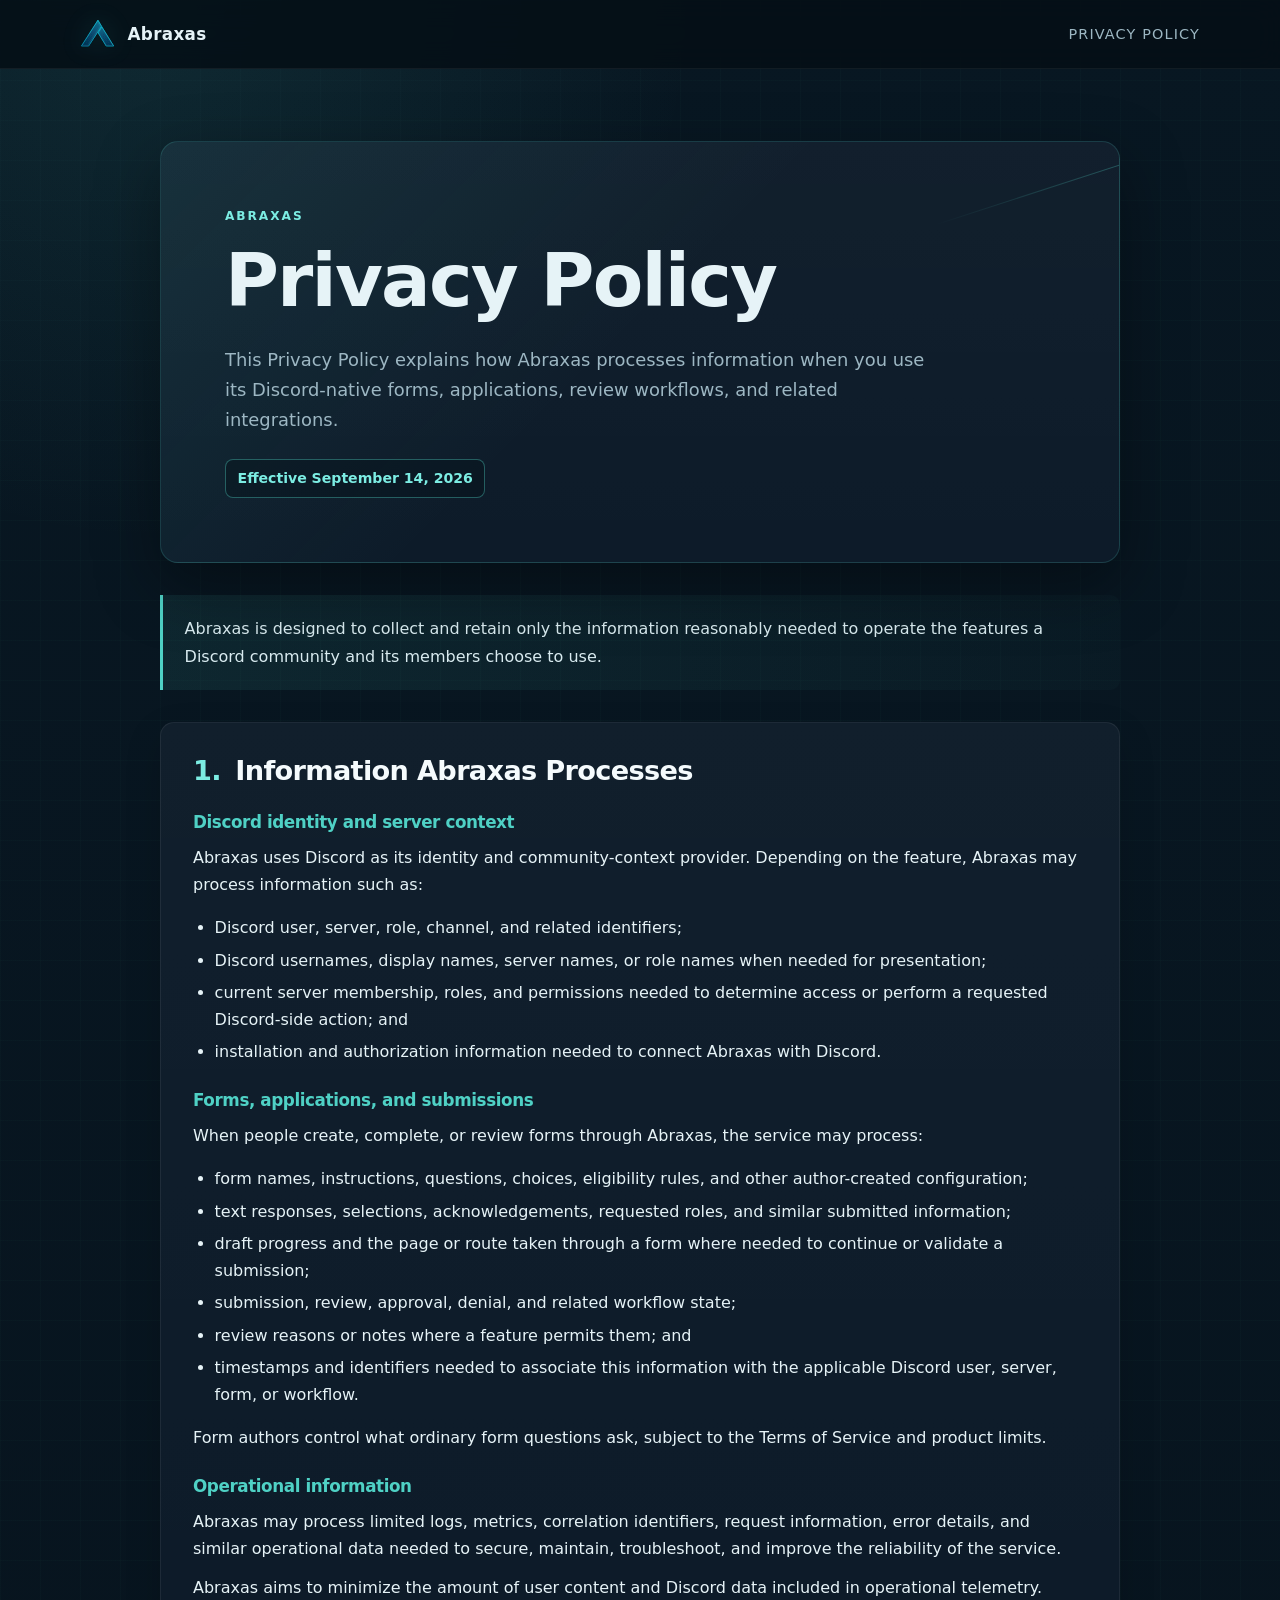
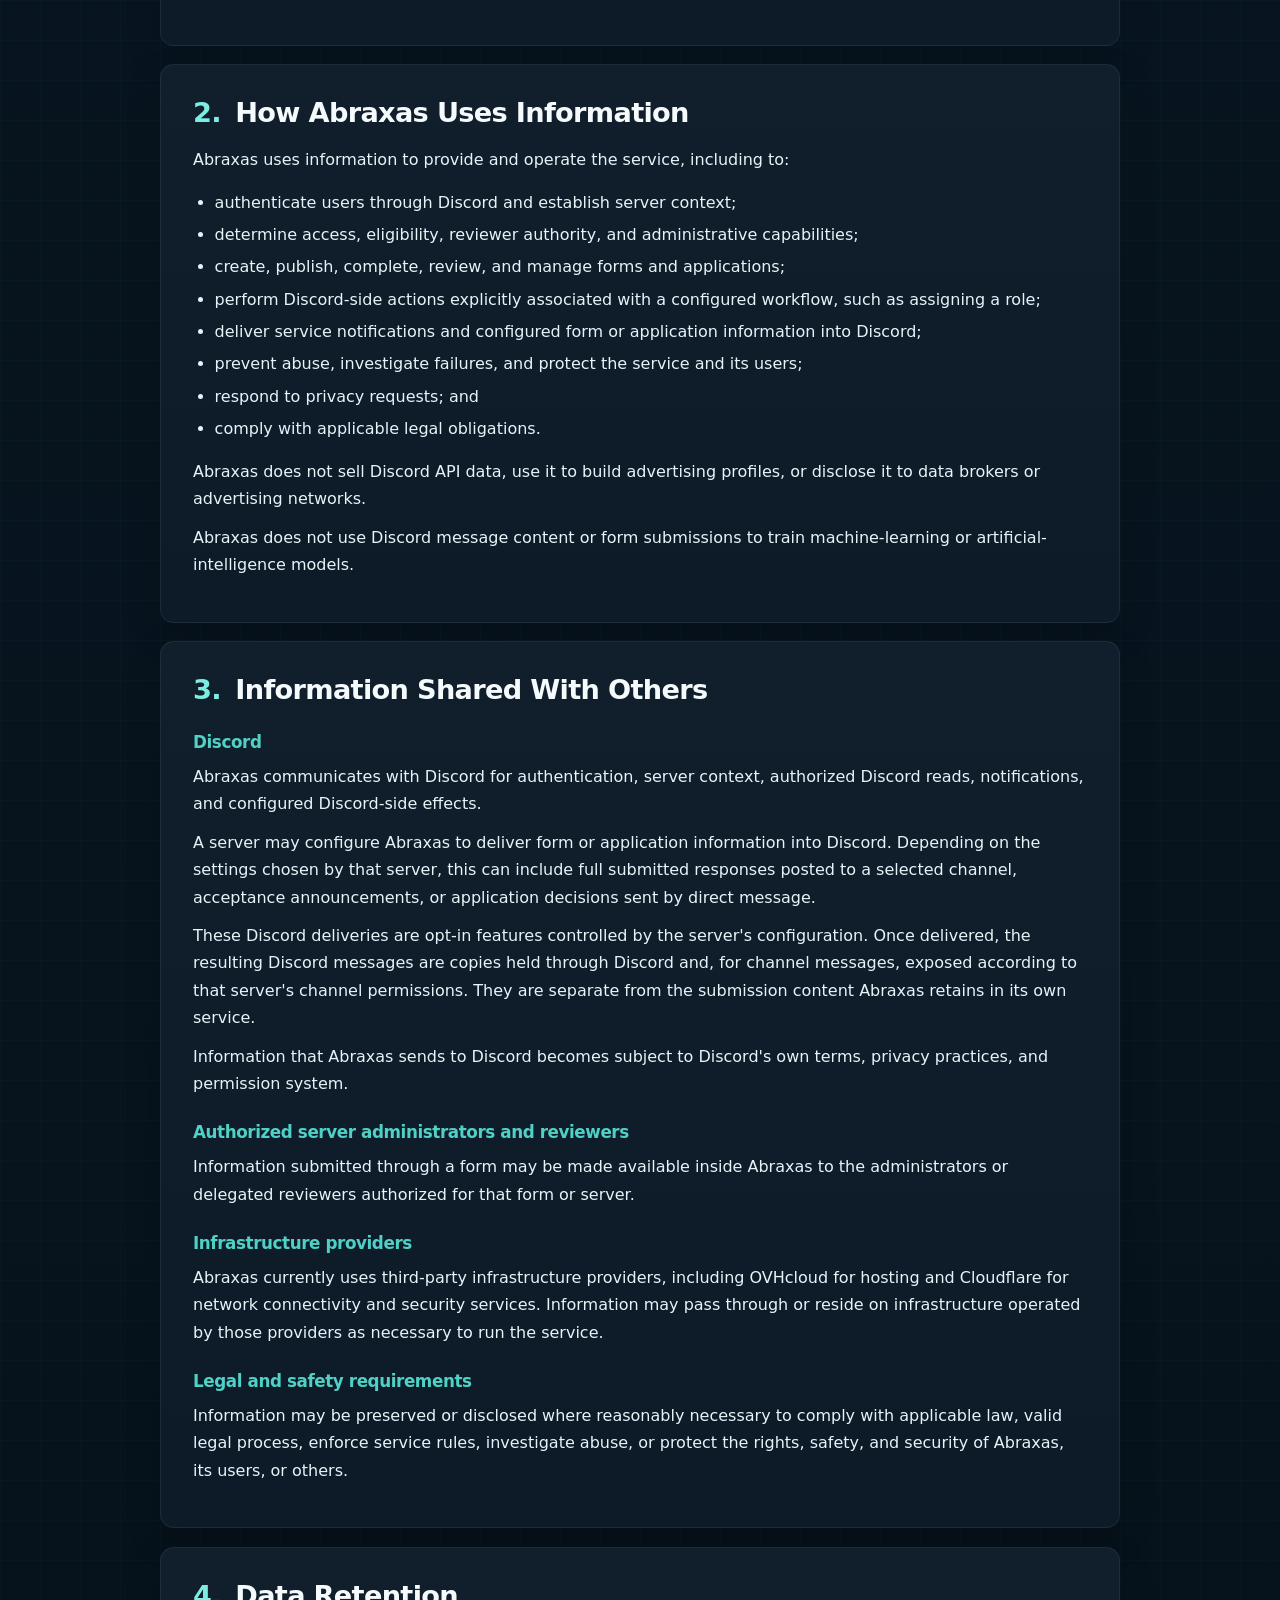
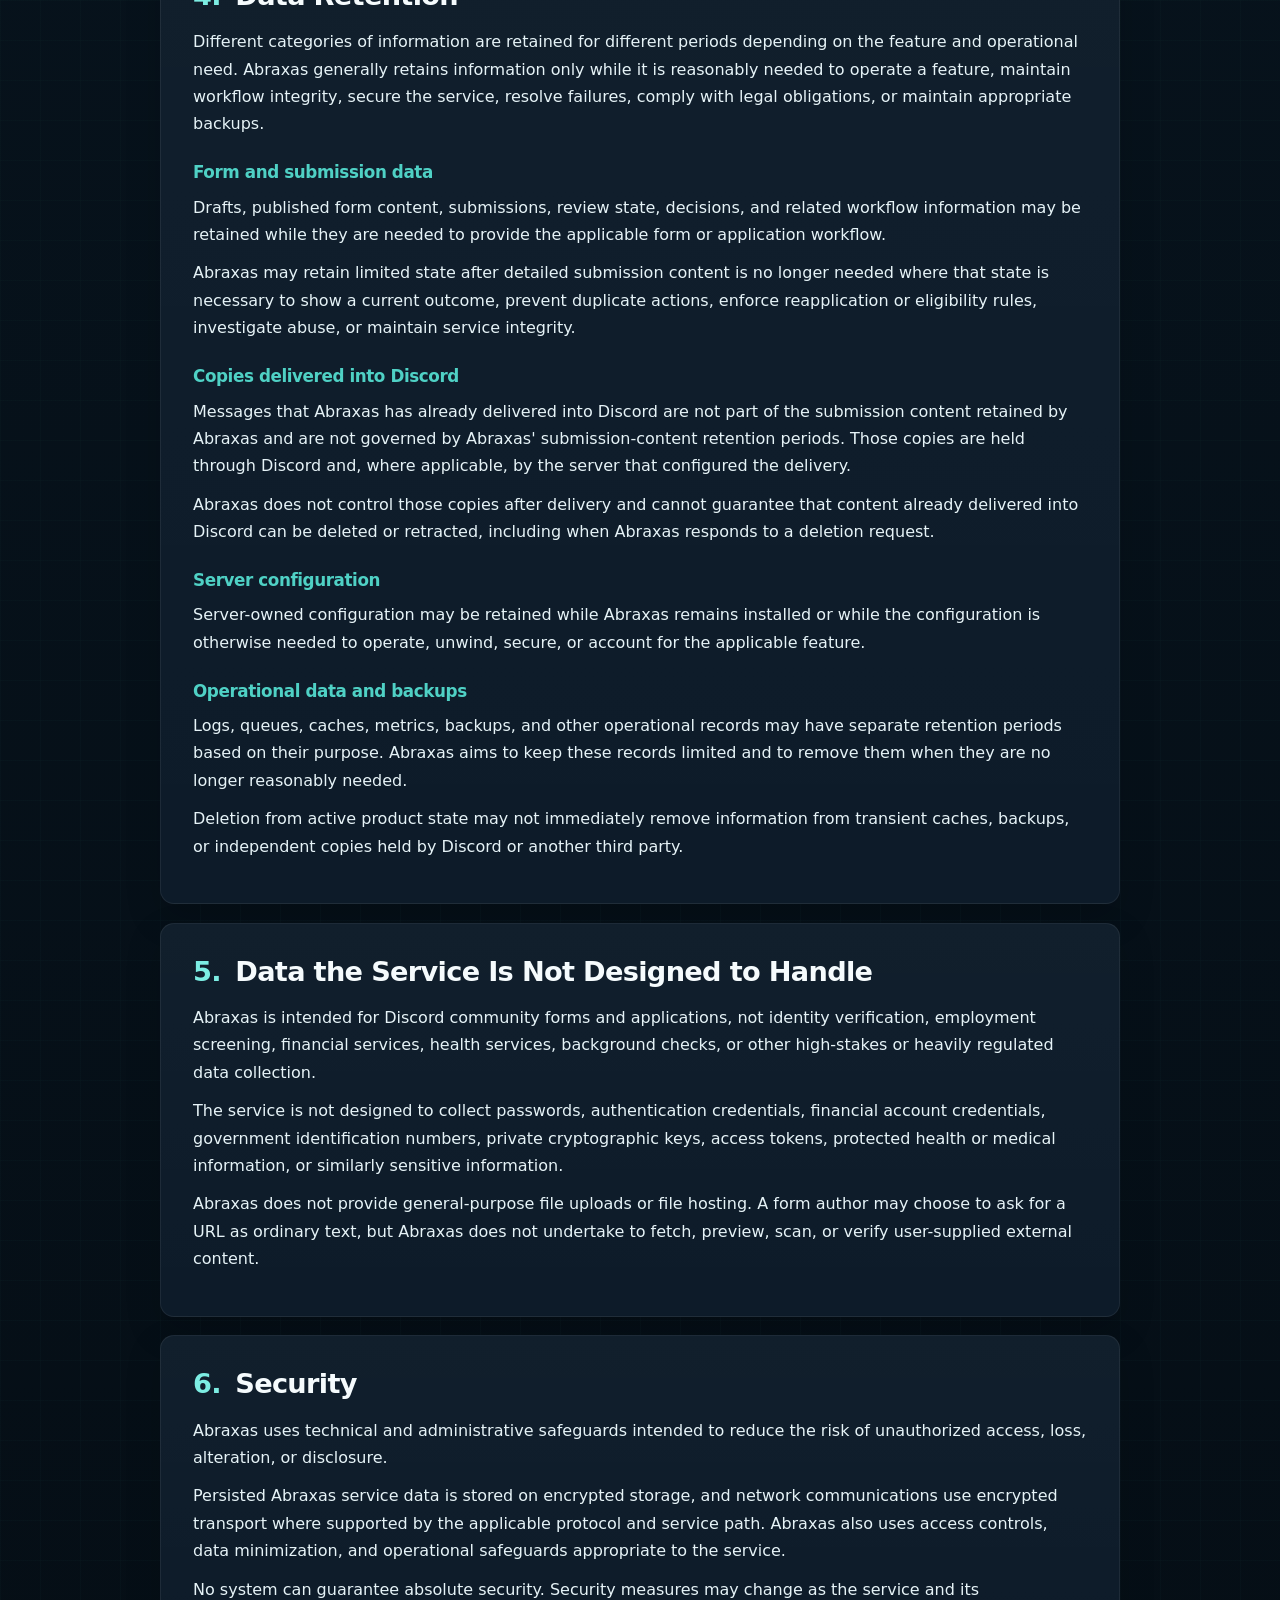
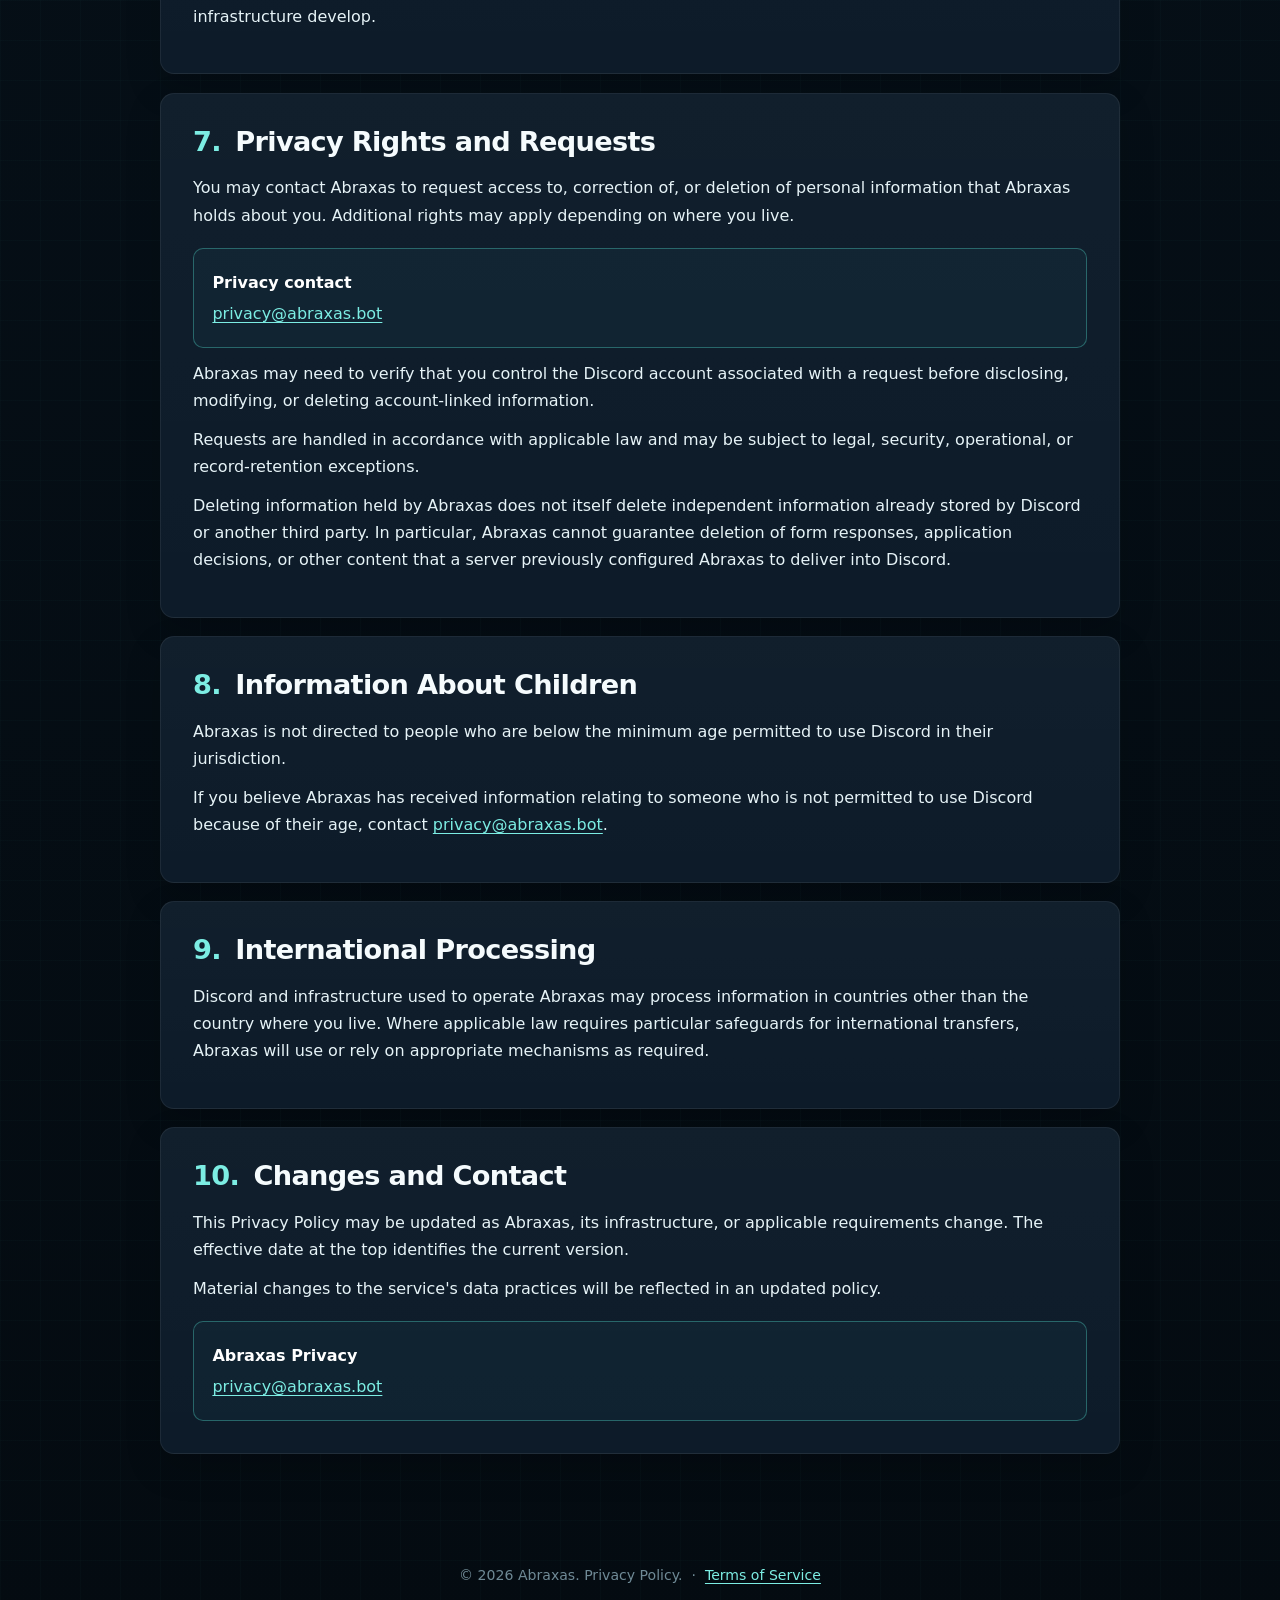
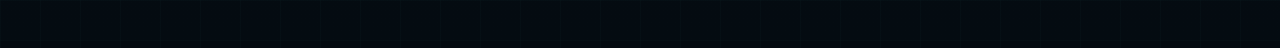
==== commit 56ea56df: "Update privacy policy for configured Discord deliveries" ====
--- a/privacypolicy.html
+++ b/privacypolicy.html
@@ -30,7 +30,7 @@
         This Privacy Policy explains how Abraxas processes information when you use its
         Discord-native forms, applications, review workflows, and related integrations.
       </p>
-      <div class="effective-date">Effective September 12, 2026</div>
+      <div class="effective-date">Effective September 14, 2026</div>
     </section>
 
     <div class="principle">
@@ -75,7 +75,7 @@
         <li>determine access, eligibility, reviewer authority, and administrative capabilities;</li>
         <li>create, publish, complete, review, and manage forms and applications;</li>
         <li>perform Discord-side actions explicitly associated with a configured workflow, such as assigning a role;</li>
-        <li>deliver service notifications and maintain workflow state;</li>
+        <li>deliver service notifications and configured form or application information into Discord;</li>
         <li>prevent abuse, investigate failures, and protect the service and its users;</li>
         <li>respond to privacy requests; and</li>
         <li>comply with applicable legal obligations.</li>
@@ -89,8 +89,9 @@
 
       <h3>Discord</h3>
       <p>Abraxas communicates with Discord for authentication, server context, authorized Discord reads, notifications, and configured Discord-side effects.</p>
-      <p>Application and form review occurs inside Abraxas. Abraxas is not designed to send full submission answers into Discord channels merely so they can be reviewed there.</p>
-      <p>Information that Abraxas does send to Discord becomes subject to Discord's own terms, privacy practices, and server permission system.</p>
+      <p>A server may configure Abraxas to deliver form or application information into Discord. Depending on the settings chosen by that server, this can include full submitted responses posted to a selected channel, acceptance announcements, or application decisions sent by direct message.</p>
+      <p>These Discord deliveries are opt-in features controlled by the server's configuration. Once delivered, the resulting Discord messages are copies held through Discord and, for channel messages, exposed according to that server's channel permissions. They are separate from the submission content Abraxas retains in its own service.</p>
+      <p>Information that Abraxas sends to Discord becomes subject to Discord's own terms, privacy practices, and permission system.</p>
 
       <h3>Authorized server administrators and reviewers</h3>
       <p>Information submitted through a form may be made available inside Abraxas to the administrators or delegated reviewers authorized for that form or server.</p>
@@ -109,6 +110,10 @@
       <h3>Form and submission data</h3>
       <p>Drafts, published form content, submissions, review state, decisions, and related workflow information may be retained while they are needed to provide the applicable form or application workflow.</p>
       <p>Abraxas may retain limited state after detailed submission content is no longer needed where that state is necessary to show a current outcome, prevent duplicate actions, enforce reapplication or eligibility rules, investigate abuse, or maintain service integrity.</p>
+
+      <h3>Copies delivered into Discord</h3>
+      <p>Messages that Abraxas has already delivered into Discord are not part of the submission content retained by Abraxas and are not governed by Abraxas' submission-content retention periods. Those copies are held through Discord and, where applicable, by the server that configured the delivery.</p>
+      <p>Abraxas does not control those copies after delivery and cannot guarantee that content already delivered into Discord can be deleted or retracted, including when Abraxas responds to a deletion request.</p>
 
       <h3>Server configuration</h3>
       <p>Server-owned configuration may be retained while Abraxas remains installed or while the configuration is otherwise needed to operate, unwind, secure, or account for the applicable feature.</p>
@@ -141,7 +146,7 @@
       </div>
       <p>Abraxas may need to verify that you control the Discord account associated with a request before disclosing, modifying, or deleting account-linked information.</p>
       <p>Requests are handled in accordance with applicable law and may be subject to legal, security, operational, or record-retention exceptions.</p>
-      <p>Deleting information held by Abraxas does not itself delete independent information already stored by Discord or another third party.</p>
+      <p>Deleting information held by Abraxas does not itself delete independent information already stored by Discord or another third party. In particular, Abraxas cannot guarantee deletion of form responses, application decisions, or other content that a server previously configured Abraxas to deliver into Discord.</p>
     </section>
 
     <section class="policy-section">
@@ -170,4 +175,4 @@
     <p>&copy; 2026 Abraxas. Privacy Policy. &nbsp;·&nbsp; <a href="termsofservice.html">Terms of Service</a></p>
   </footer>
 </body>
-</html>
+</html>
